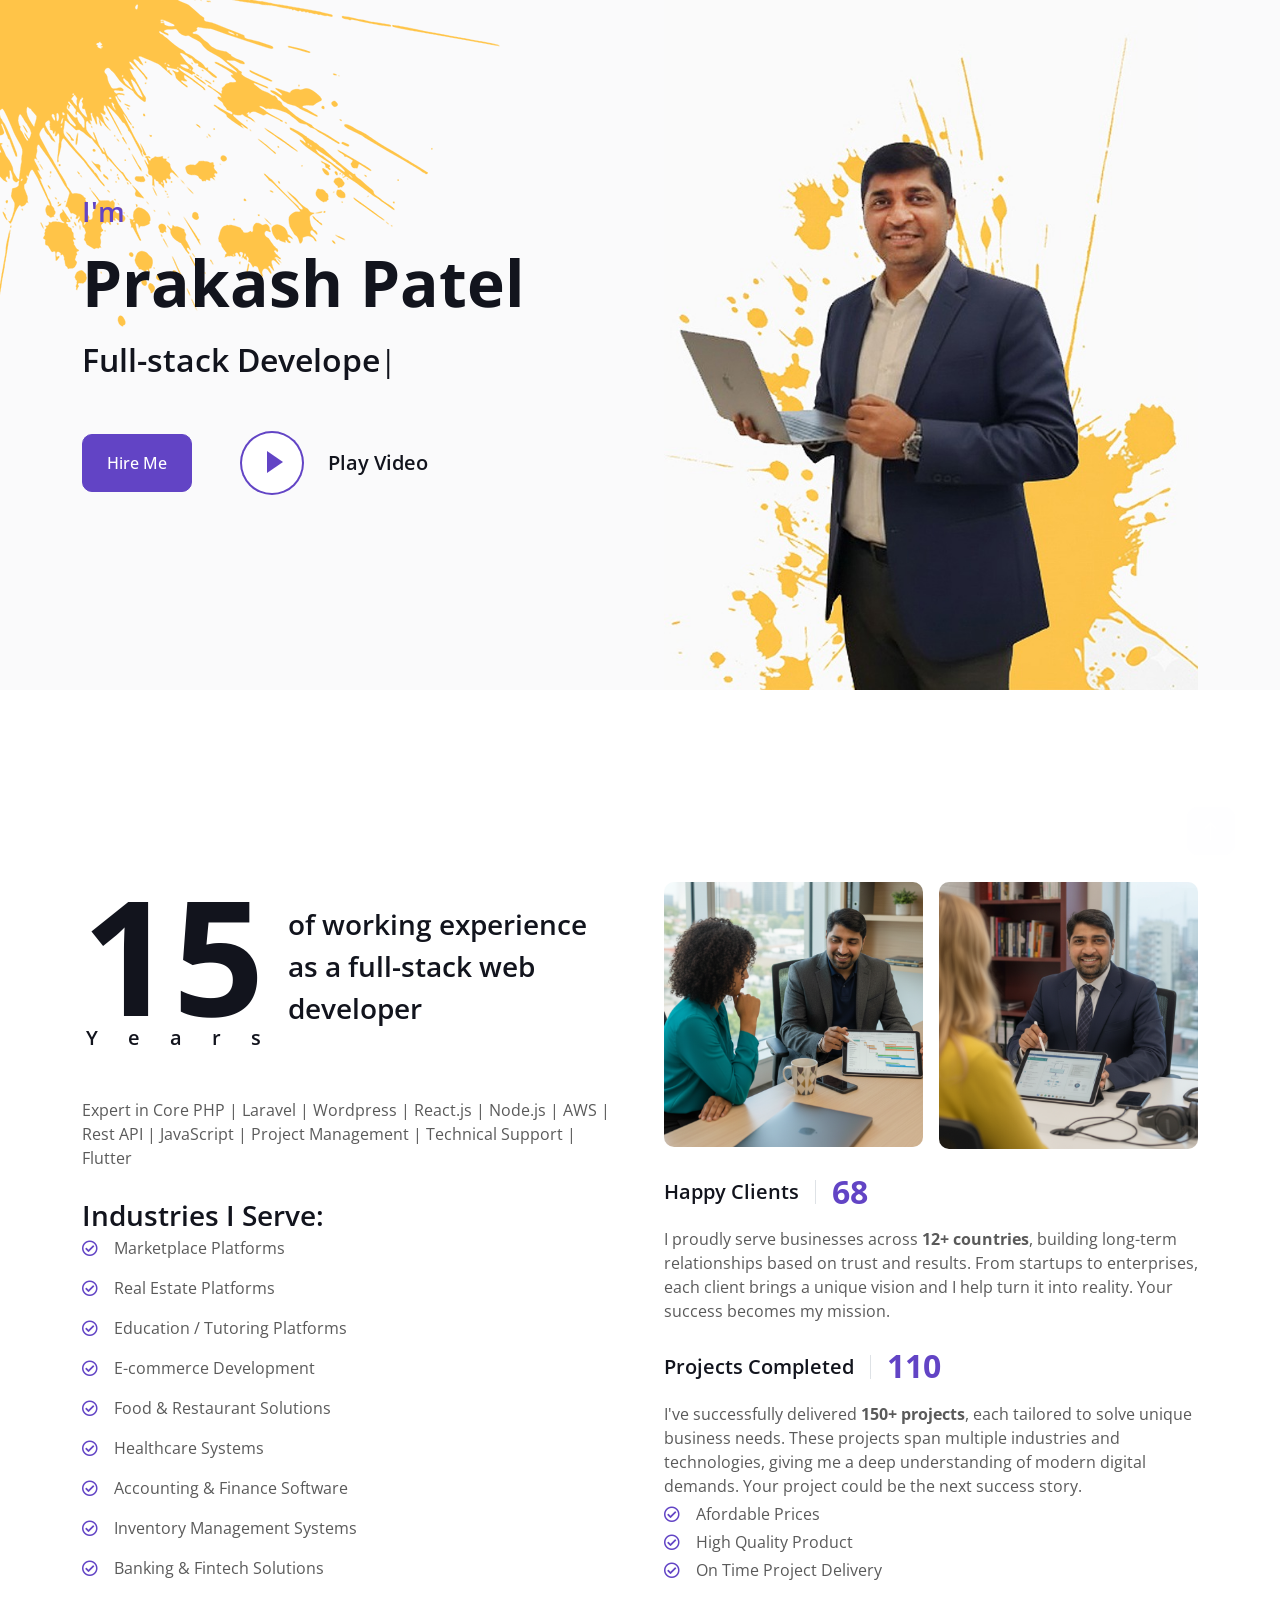
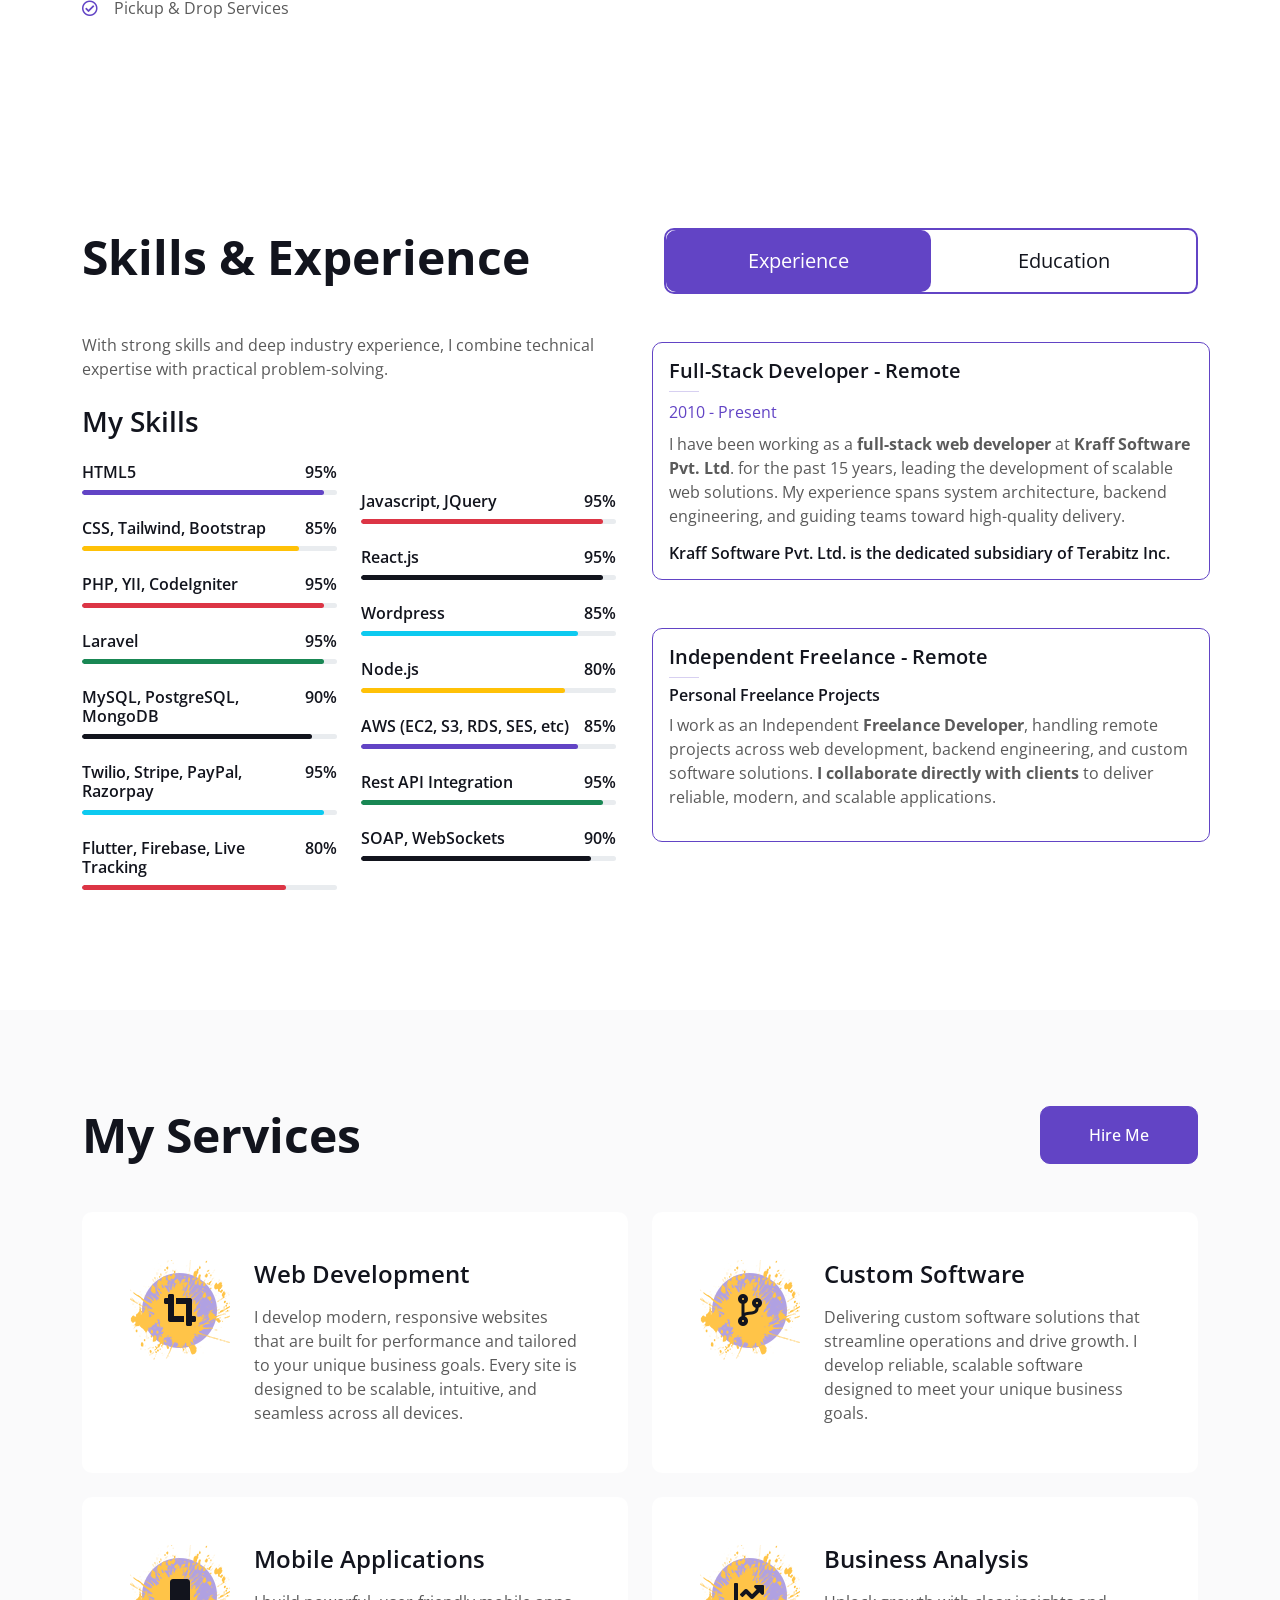
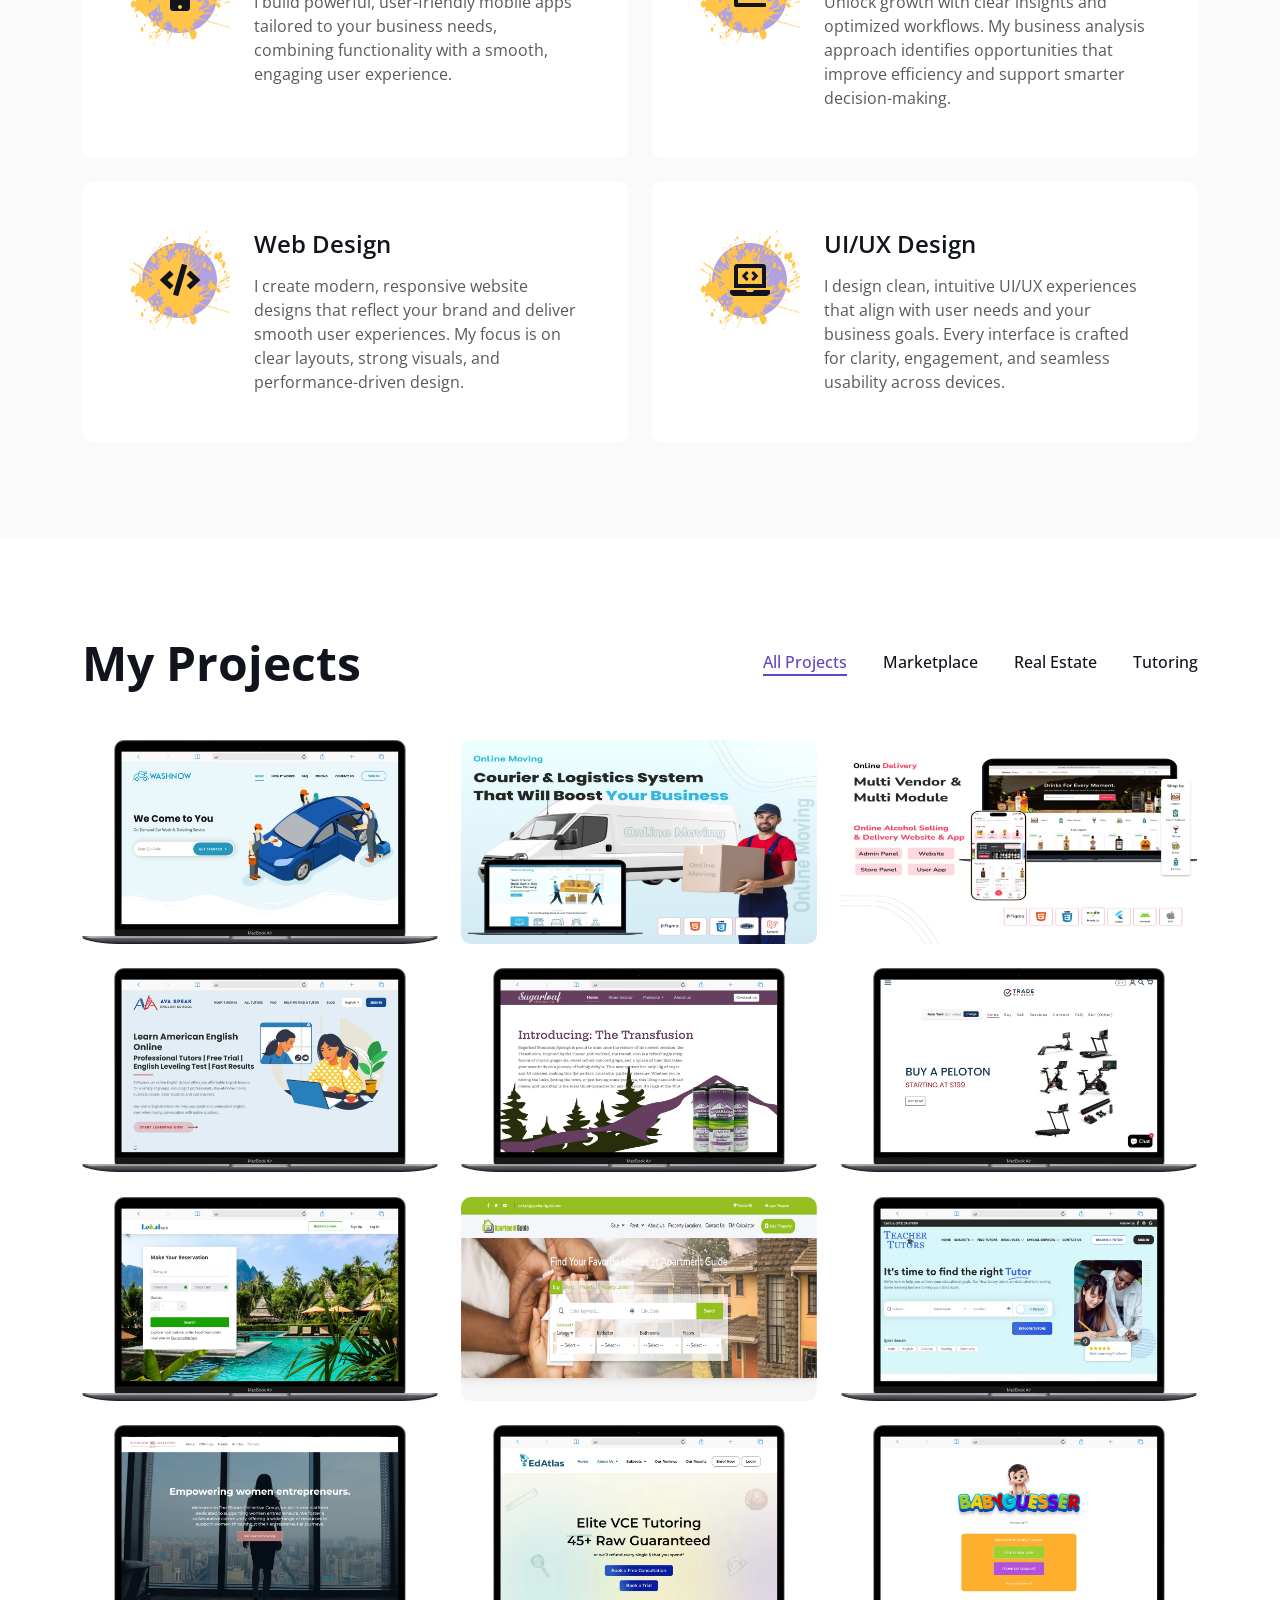
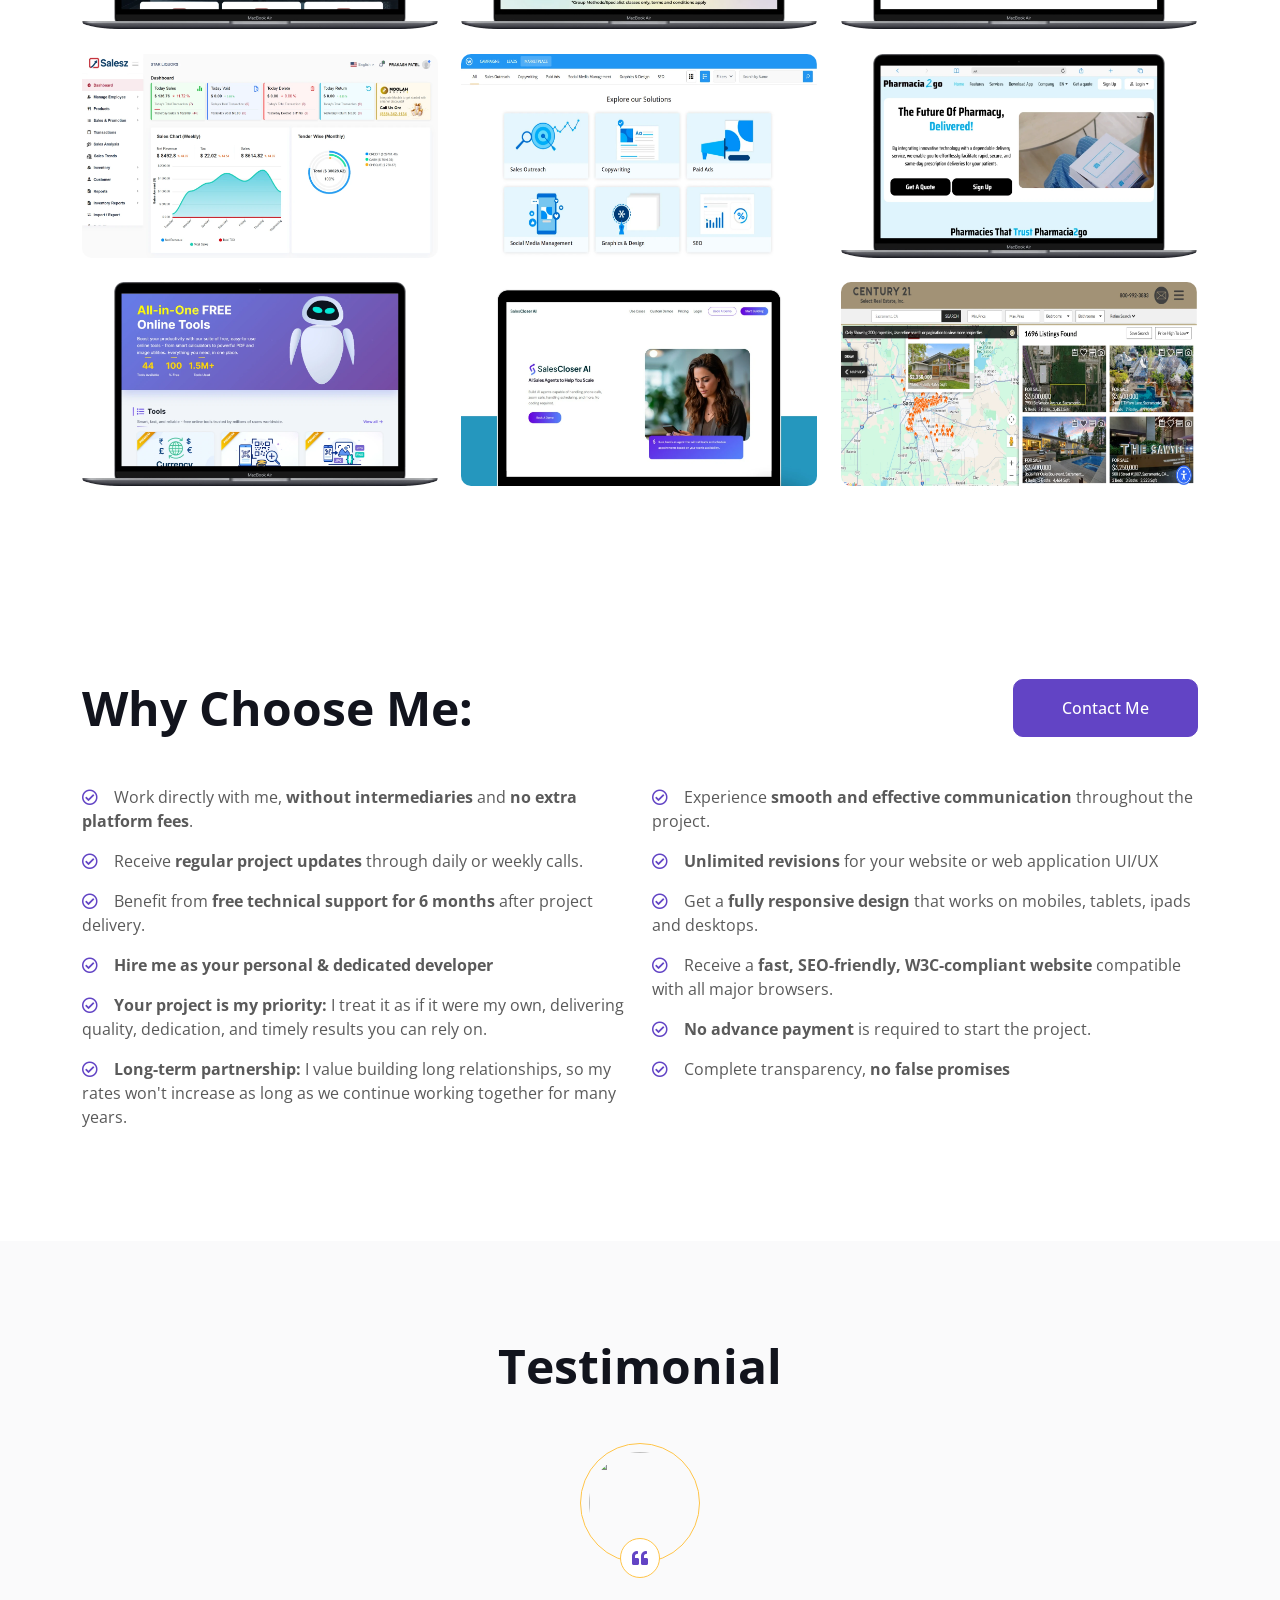
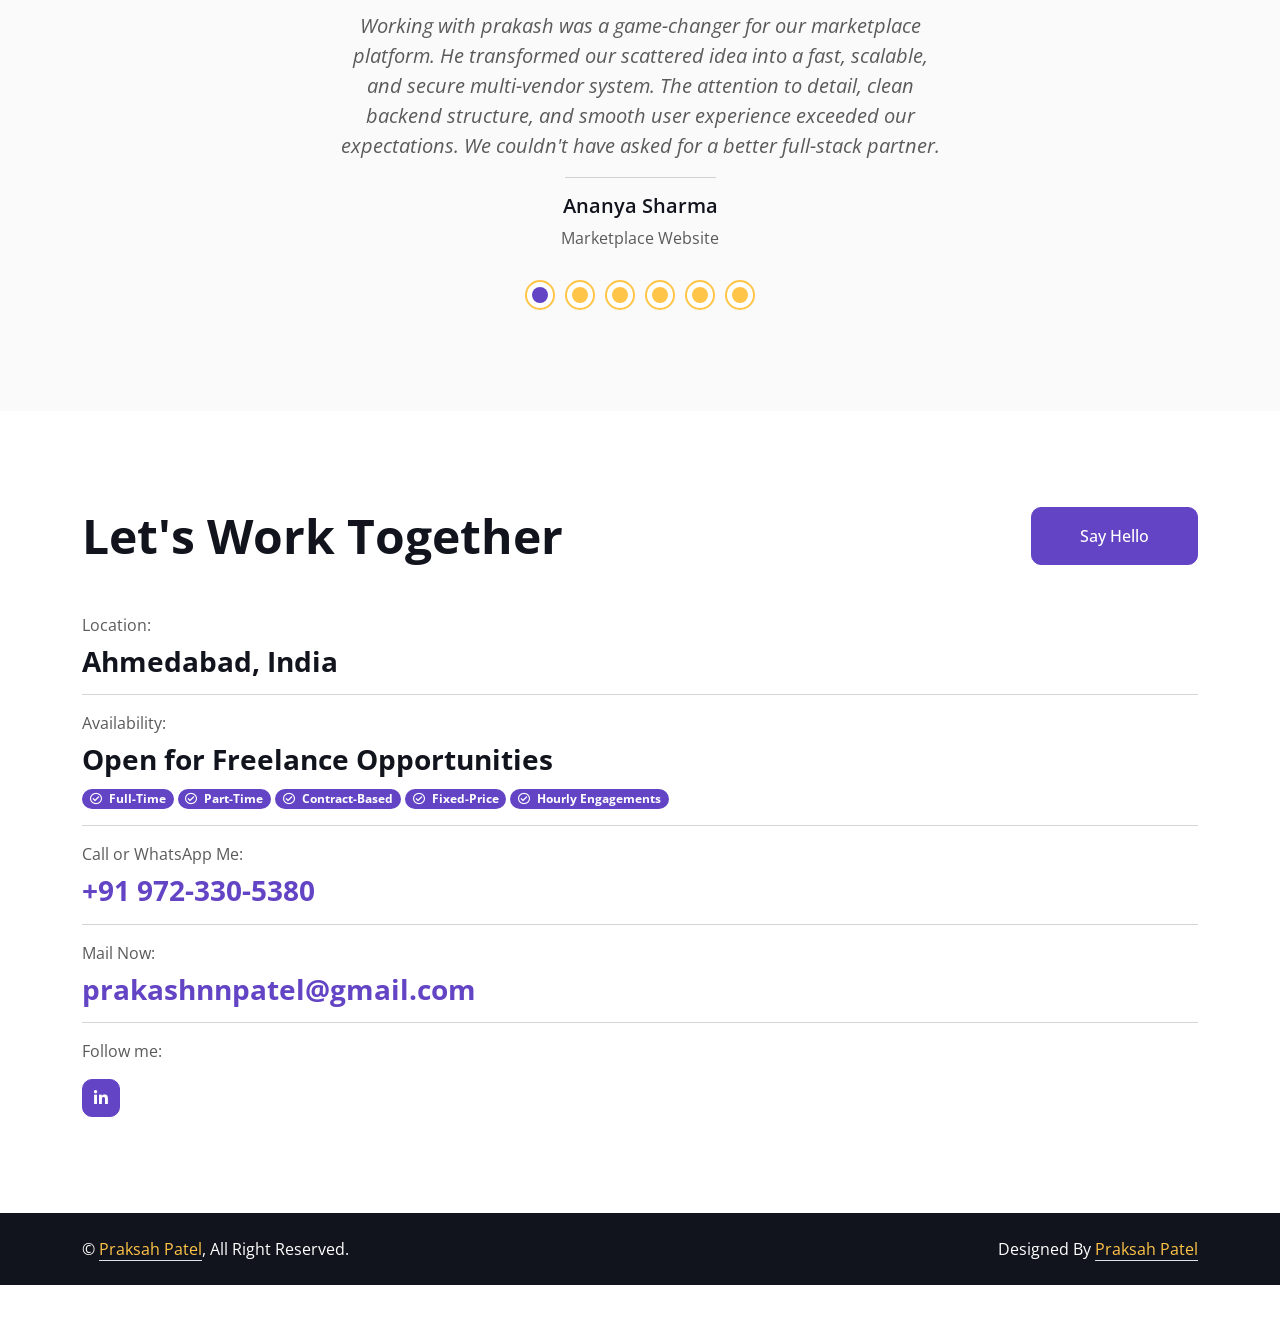
==== index.html @ 55f893eb "Portfolio upgraded" ====
<!DOCTYPE html>
<html lang="en">

<head>
    <meta charset="utf-8">
    <title>Prakash Patel - Full-stack Developer</title>
    <meta content="width=device-width, initial-scale=1.0" name="viewport">
    <meta name="keywords" content="Web Development, Web Developer, Website Developer, Laravel Developer, React Developer, Mobile App Development, Custom Software Development, NFT Marketplace Development, eCommerce Development, UI/UX Design, Dedicated Developer Hiring">
    <meta name="description" content="Professional full-stack development and digital transformation services. Specializing in web development, mobile apps, UI/UX, eCommerce, and custom software solutions to help businesses grow digitally.">
    <meta property="og:image" content="img/profile-1.png" />
    <meta name="twitter:image" content="img/profile-1.png" />

    <!-- Favicon -->
    <link href="img/favicon.png" rel="icon">

    <!-- Google Web Fonts -->
    <link rel="preconnect" href="https://fonts.googleapis.com">
    <link rel="preconnect" href="https://fonts.gstatic.com" crossorigin>
    <link href="https://fonts.googleapis.com/css2?family=Open+Sans:wght@400;500;600;700;800&display=swap" rel="stylesheet"> 

    <!-- Icon Font Stylesheet -->
    <link href="https://cdnjs.cloudflare.com/ajax/libs/font-awesome/5.10.0/css/all.min.css" rel="stylesheet">
    <link href="https://cdn.jsdelivr.net/npm/bootstrap-icons@1.4.1/font/bootstrap-icons.css" rel="stylesheet">

    <!-- Libraries Stylesheet -->
    <link href="lib/animate/animate.min.css" rel="stylesheet">
    <link href="lib/lightbox/css/lightbox.min.css" rel="stylesheet">
    <link href="lib/owlcarousel/assets/owl.carousel.min.css" rel="stylesheet">

    <!-- Customized Bootstrap Stylesheet -->
    <link href="css/bootstrap.min.css" rel="stylesheet">

    <!-- Template Stylesheet -->
    <link href="css/style.css" rel="stylesheet">
</head>

<body data-bs-spy="scroll" data-bs-target=".navbar" data-bs-offset="51">
    <!-- Spinner Start -->
    <div id="spinner" class="show bg-white position-fixed translate-middle w-100 vh-100 top-50 start-50 d-flex align-items-center justify-content-center">
        <div class="spinner-border text-primary" style="width: 3rem; height: 3rem;" role="status">
            <span class="sr-only">Loading...</span>
        </div>
    </div>
    <!-- Spinner End -->


    <!-- Navbar Start -->
    <nav class="navbar navbar-expand-lg bg-white navbar-light fixed-top shadow py-lg-0 px-4 px-lg-5 wow fadeIn" data-wow-delay="0.1s">
        <a href="index.html" class="navbar-brand d-block d-lg-none" title="Prakash Patel">
            <h1 class="text-primary fw-bold m-0">Prakash Patel</h1>
        </a>
        <button type="button" class="navbar-toggler" data-bs-toggle="collapse" data-bs-target="#navbarCollapse">
            <span class="navbar-toggler-icon"></span>
        </button>
        <div class="collapse navbar-collapse justify-content-between py-4 py-lg-0" id="navbarCollapse">
            <div class="navbar-nav ms-auto py-0">
                <a href="#home" class="nav-item nav-link active" title="Home">Home</a>
                <a href="#about" class="nav-item nav-link" title="About">About</a>
                <a href="#skill" class="nav-item nav-link" title="Skills">Skills</a>
                <a href="#service" class="nav-item nav-link" title="Services">Services</a>
            </div>
            <a href="index.html" class="navbar-brand bg-secondary py-3 px-4 mx-3 d-none d-lg-block" title="Prakash Patel">
                <h1 class="text-primary fw-bold m-0">Prakash Patel</h1>
            </a>
            <div class="navbar-nav me-auto py-0">
                <a href="#project" class="nav-item nav-link" title="Projects">Projects</a>
                <a href="#testimonial" class="nav-item nav-link" title="Testimonial">Testimonial</a>
                <a href="#contact" class="nav-item nav-link" title="Contact">Contact</a>
            </div>
        </div>
    </nav>
    <!-- Navbar End -->


    <!-- Header Start -->
    <div class="container-fluid bg-light my-6 mt-0" id="home">
        <div class="container">
            <div class="row g-5 align-items-center">
                <div class="col-lg-6 py-6 pb-0 pt-lg-0">
                    <h3 class="text-primary mb-3">I'm</h3>
                    <h1 class="display-3 mb-3">Prakash Patel</h1>
                    <h2 class="typed-text-output d-inline"></h2>
                    <div class="typed-text d-none">Full-stack Developer, Web Developer, Laravel Developer, React Developer, Custom Software Developer, eCommerce Developer, UI/UX Designer, API Developer</div>

                    <div class="d-flex align-items-center pt-5">
                        <a href="mailto:prakashnnpatel@gmail.com?subject=Hire%20Me%20-%20Project%20Inquiry&body=Hi%20Prakash,%0A%0AI%20am%20interested%20in%20working%20with%20you.%20Please%20get%20back%20to%20me.%0A%0AThanks!" class="btn btn-primary py-3 px-4 me-5" title="Hire Me Now">
                            Hire Me
                        </a>
                        <button type="button" class="btn-play" data-bs-toggle="modal"
                            data-src="https://www.youtube.com/embed/fqxCSDAdp9M" data-bs-target="#videoModal">
                            <span></span>
                        </button>
                        <h5 class="ms-4 mb-0 d-none d-sm-block">Play Video</h5>
                    </div>
                </div>
                <div class="col-lg-6">
                    <img class="img-fluid" src="img/profile.jpeg" alt="Praksah Patel">
                </div>
            </div>
        </div>
    </div>
    <!-- Header End -->


    <!-- Video Modal Start -->
    <div class="modal modal-video fade" id="videoModal" tabindex="-1" aria-labelledby="exampleModalLabel" aria-hidden="true">
        <div class="modal-dialog">
            <div class="modal-content rounded-0">
                <div class="modal-header">
                    <h3 class="modal-title" id="exampleModalLabel">Youtube Video</h3>
                    <button type="button" class="btn-close" data-bs-dismiss="modal" aria-label="Close"></button>
                </div>
                <div class="modal-body">
                    <!-- 16:9 aspect ratio -->
                    <div class="ratio ratio-16x9">
                        <iframe class="embed-responsive-item" src="" id="video" allowfullscreen allowscriptaccess="always"
                            allow="autoplay"></iframe>
                    </div>
                </div>
            </div>
        </div>
    </div>
    <!-- Video Modal End -->


    <!-- About Start -->
    <div class="container-xxl py-6" id="about">
        <div class="container">
            <div class="row g-5">
                <div class="col-lg-6 wow fadeInUp" data-wow-delay="0.1s">
                    <div class="d-flex align-items-center mb-5">
                        <div class="years flex-shrink-0 text-center me-4">
                            <h1 class="display-1 mb-0">15</h1>
                            <h5 class="mb-0">Years</h5>
                        </div>
                        <h3 class="lh-base mb-0">of working experience as a full-stack web developer</h3>
                    </div>
                    <p class="mb-4">Expert in Core PHP | Laravel | Wordpress | React.js | Node.js | AWS | Rest API | JavaScript | Project Management | Technical Support | Flutter</p>                    
                    <!--<a class="btn btn-primary py-3 px-5 mt-3" href="">Read More</a>-->
                    <h3 class="lh-base mb-0">Industries I Serve:</h3>
                    <p class="mb-3"><i class="far fa-check-circle text-primary me-3"></i>Marketplace Platforms</p>
                    <p class="mb-3"><i class="far fa-check-circle text-primary me-3"></i>Real Estate Platforms</p>
                    <p class="mb-3"><i class="far fa-check-circle text-primary me-3"></i>Education / Tutoring Platforms</p>
                    <p class="mb-3"><i class="far fa-check-circle text-primary me-3"></i>E-commerce Development</p>
                    <p class="mb-3"><i class="far fa-check-circle text-primary me-3"></i>Food & Restaurant Solutions</p>
                    <p class="mb-3"><i class="far fa-check-circle text-primary me-3"></i>Healthcare Systems</p>
                    <p class="mb-3"><i class="far fa-check-circle text-primary me-3"></i>Accounting & Finance Software</p>
                    <p class="mb-3"><i class="far fa-check-circle text-primary me-3"></i>Inventory Management Systems</p>
                    <p class="mb-3"><i class="far fa-check-circle text-primary me-3"></i>Banking & Fintech Solutions</p>
                    <p class="mb-3"><i class="far fa-check-circle text-primary me-3"></i>Pickup & Drop Services</p>
                </div>
                <div class="col-lg-6 wow fadeInUp" data-wow-delay="0.5s">
                    <div class="row g-3 mb-4">
                        <div class="col-sm-6">
                            <img class="img-fluid rounded" src="img/about-2.png" alt="">
                        </div>
                        <div class="col-sm-6">
                            <img class="img-fluid rounded" src="img/about-1.png" alt="">
                        </div>
                    </div>
                    <div class="d-flex align-items-center mb-3">
                        <h5 class="border-end pe-3 me-3 mb-0">Happy Clients</h5>
                        <h2 class="text-primary fw-bold mb-0" data-toggle="counter-up">103</h2>
                    </div>
                    <p class="mb-4">I proudly serve businesses across <b>12+ countries</b>, building long-term relationships based on trust and results. From startups to enterprises, each client brings a unique vision and I help turn it into reality. Your success becomes my mission.</p>
                    <div class="d-flex align-items-center mb-3">
                        <h5 class="border-end pe-3 me-3 mb-0">Projects Completed</h5>
                        <h2 class="text-primary fw-bold mb-0" data-toggle="counter-up">165</h2>
                    </div>
                    <p class="mb-1">I've successfully delivered <b>150+ projects</b>, each tailored to solve unique business needs. These projects span multiple industries and technologies, giving me a deep understanding of modern digital demands. Your project could be the next success story.</p>
                    <p class="mb-1"><i class="far fa-check-circle text-primary me-3"></i>Afordable Prices</p>
                    <p class="mb-1"><i class="far fa-check-circle text-primary me-3"></i>High Quality Product</p>
                    <p><i class="far fa-check-circle text-primary me-3"></i>On Time Project Delivery</p>                    
                </div>
            </div>
        </div>
    </div>
    <!-- About End -->


    <!-- Expertise Start -->
    <div class="container-xxl py-6 pb-5" id="skill">
        <div class="container">
            <div class="row g-5">
                <div class="col-lg-6 wow fadeInUp" data-wow-delay="0.1s">
                    <h1 class="display-5 mb-5">Skills & Experience</h1>
                    <p class="mb-4">With strong skills and deep industry experience, I combine technical expertise with practical problem-solving.</p>
                    <h3 class="mb-4">My Skills</h3>
                    <div class="row align-items-center">
                        <div class="col-md-6">
                            <div class="skill mb-4">
                                <div class="d-flex justify-content-between">
                                    <h6 class="font-weight-bold">HTML5</h6>
                                    <h6 class="font-weight-bold">95%</h6>
                                </div>
                                <div class="progress">
                                    <div class="progress-bar bg-primary" role="progressbar" aria-valuenow="95" aria-valuemin="0" aria-valuemax="100"></div>
                                </div>
                            </div>
                            <div class="skill mb-4">
                                <div class="d-flex justify-content-between">
                                    <h6 class="font-weight-bold">CSS, Tailwind, Bootstrap</h6>
                                    <h6 class="font-weight-bold">85%</h6>
                                </div>
                                <div class="progress">
                                    <div class="progress-bar bg-warning" role="progressbar" aria-valuenow="85" aria-valuemin="0" aria-valuemax="100"></div>
                                </div>
                            </div>
                            <div class="skill mb-4">
                                <div class="d-flex justify-content-between">
                                    <h6 class="font-weight-bold">PHP, YII, CodeIgniter</h6>
                                    <h6 class="font-weight-bold">95%</h6>
                                </div>
                                <div class="progress">
                                    <div class="progress-bar bg-danger" role="progressbar" aria-valuenow="95" aria-valuemin="0" aria-valuemax="100"></div>
                                </div>
                            </div>
                            <div class="skill mb-4">
                                <div class="d-flex justify-content-between">
                                    <h6 class="font-weight-bold">Laravel</h6>
                                    <h6 class="font-weight-bold">95%</h6>
                                </div>
                                <div class="progress">
                                    <div class="progress-bar bg-success" role="progressbar" aria-valuenow="95" aria-valuemin="0" aria-valuemax="100"></div>
                                </div>
                            </div>
                            <div class="skill mb-4">
                                <div class="d-flex justify-content-between">
                                    <h6 class="font-weight-bold">MySQL, PostgreSQL, MongoDB</h6>
                                    <h6 class="font-weight-bold">90%</h6>
                                </div>
                                <div class="progress">
                                    <div class="progress-bar bg-dark" role="progressbar" aria-valuenow="90" aria-valuemin="0" aria-valuemax="100"></div>
                                </div>
                            </div>
                            <div class="skill mb-4">
                                <div class="d-flex justify-content-between">
                                    <h6 class="font-weight-bold">Twilio, Stripe, PayPal, Razorpay</h6>
                                    <h6 class="font-weight-bold">95%</h6>
                                </div>
                                <div class="progress">
                                    <div class="progress-bar bg-info" role="progressbar" aria-valuenow="95" aria-valuemin="0" aria-valuemax="100"></div>
                                </div>
                            </div>
                            <div class="skill mb-4">
                                <div class="d-flex justify-content-between">
                                    <h6 class="font-weight-bold">Flutter, Firebase, Live Tracking</h6>
                                    <h6 class="font-weight-bold">80%</h6>
                                </div>
                                <div class="progress">
                                    <div class="progress-bar bg-danger" role="progressbar" aria-valuenow="80" aria-valuemin="0" aria-valuemax="100"></div>
                                </div>
                            </div>
                        </div>
                        <div class="col-md-6">
                            <div class="skill mb-4">
                                <div class="d-flex justify-content-between">
                                    <h6 class="font-weight-bold">Javascript, JQuery</h6>
                                    <h6 class="font-weight-bold">95%</h6>
                                </div>
                                <div class="progress">
                                    <div class="progress-bar bg-danger" role="progressbar" aria-valuenow="95" aria-valuemin="0" aria-valuemax="100"></div>
                                </div>
                            </div>
                            <div class="skill mb-4">
                                <div class="d-flex justify-content-between">
                                    <h6 class="font-weight-bold">React.js</h6>
                                    <h6 class="font-weight-bold">95%</h6>
                                </div>
                                <div class="progress">
                                    <div class="progress-bar bg-dark" role="progressbar" aria-valuenow="95" aria-valuemin="0" aria-valuemax="100"></div>
                                </div>
                            </div>
                            <div class="skill mb-4">
                                <div class="d-flex justify-content-between">
                                    <h6 class="font-weight-bold">Wordpress</h6>
                                    <h6 class="font-weight-bold">85%</h6>
                                </div>
                                <div class="progress">
                                    <div class="progress-bar bg-info" role="progressbar" aria-valuenow="85" aria-valuemin="0" aria-valuemax="100"></div>
                                </div>
                            </div>
                            <div class="skill mb-4">
                                <div class="d-flex justify-content-between">
                                    <h6 class="font-weight-bold">Node.js</h6>
                                    <h6 class="font-weight-bold">80%</h6>
                                </div>
                                <div class="progress">
                                    <div class="progress-bar bg-warning" role="progressbar" aria-valuenow="80" aria-valuemin="0" aria-valuemax="100"></div>
                                </div>
                            </div>
                            <div class="skill mb-4">
                                <div class="d-flex justify-content-between">
                                    <h6 class="font-weight-bold">AWS (EC2, S3, RDS, SES, etc)</h6>
                                    <h6 class="font-weight-bold">85%</h6>
                                </div>
                                <div class="progress">
                                    <div class="progress-bar bg-primary" role="progressbar" aria-valuenow="85" aria-valuemin="0" aria-valuemax="100"></div>
                                </div>
                            </div>
                            <div class="skill mb-4">
                                <div class="d-flex justify-content-between">
                                    <h6 class="font-weight-bold">Rest API Integration</h6>
                                    <h6 class="font-weight-bold">95%</h6>
                                </div>
                                <div class="progress">
                                    <div class="progress-bar bg-success" role="progressbar" aria-valuenow="95" aria-valuemin="0" aria-valuemax="100"></div>
                                </div>
                            </div>
                            <div class="skill mb-4">
                                <div class="d-flex justify-content-between">
                                    <h6 class="font-weight-bold">SOAP, WebSockets</h6>
                                    <h6 class="font-weight-bold">90%</h6>
                                </div>
                                <div class="progress">
                                    <div class="progress-bar bg-dark" role="progressbar" aria-valuenow="90" aria-valuemin="0" aria-valuemax="100"></div>
                                </div>
                            </div>
                        </div>
                    </div>
                </div>
                <div class="col-lg-6 wow fadeInUp" data-wow-delay="0.5s">
                    <ul class="nav nav-pills rounded border border-2 border-primary mb-5">
                        <li class="nav-item w-50">
                            <button class="nav-link w-100 py-3 fs-5 active" data-bs-toggle="pill" href="#tab-1">Experience</button>
                        </li>
                        <li class="nav-item w-50">
                            <button class="nav-link w-100 py-3 fs-5" data-bs-toggle="pill" href="#tab-2">Education</button>
                        </li>
                    </ul>
                    <div class="tab-content">
                        <div id="tab-1" class="tab-pane fade show p-0 active">
                            <div class="row gy-5 gx-4">
                                <div class="col-sm-12 border border-primary rounded-3 p-3">
                                    <h5>Full-Stack Developer - Remote</h5>
                                    <hr class="text-primary my-2">
                                    <p class="text-primary mb-1">2010 - Present</p>                                    
                                    <p class="mt-2">I have been working as a <b>full-stack web developer</b> at <b>Kraff Software Pvt. Ltd</b>. for the past 15 years, leading the development of scalable web solutions. My experience spans system architecture, backend engineering, and guiding teams toward high-quality delivery.</p>
                                    <h6 class="mb-0">Kraff Software Pvt. Ltd. is the dedicated subsidiary of Terabitz Inc.</h6>
                                </div>
                                <!--
                                <div class="col-sm-12 border border-primary rounded-3 p-3">
                                    <h5>Freelance Lead Developer - Remote</h5>
                                    <hr class="text-primary my-2">
                                    <p class="text-primary mb-1">2020 - Present</p>
                                    <h6 class="mb-0">Fab AF</h6>
                                </div>
                                <div class="col-sm-12 border border-primary rounded-3 p-3">
                                    <h5>Freelance Lead Developer - Remote</h5>
                                    <hr class="text-primary my-2">
                                    <p class="text-primary mb-1">2024 - Present</p>
                                    <h6 class="mb-0">Pramukh Tech</h6>
                                </div>
                                -->
                                <div class="col-sm-12 border border-primary rounded-3 p-3">
                                    <h5>Independent Freelance - Remote</h5>
                                    <hr class="text-primary my-2">
                                    <h6 class="mb-0">Personal Freelance Projects</h6>
                                    <p class="mt-2">I work as an Independent <b>Freelance Developer</b>, handling remote projects across web development, backend engineering, and custom software solutions. <b>I collaborate directly with clients</b> to deliver reliable, modern, and scalable applications.</p>
                                </div>
                            </div>
                        </div>
                        <div id="tab-2" class="tab-pane fade show p-0">
                            <div class="row gy-5 gx-4">
                                <div class="col-sm-12 border border-primary rounded-3 p-3">
                                    <h5>Master of Computer Applications (MCA)</h5>
                                    <hr class="text-primary my-2">
                                    <p class="text-primary mb-1">2010</p>
                                    <h6 class="mb-0">Gujarat University</h6>
                                </div>
                                <div class="col-sm-12 border border-primary rounded-3 p-3">
                                    <h5>Graduate</h5>
                                    <hr class="text-primary my-2">
                                    <p class="text-primary mb-1">2007</p>
                                    <h6 class="mb-0">Hemchandracharya North Gujarat University</h6>
                                </div>                                
                            </div>
                        </div>
                    </div>
                </div>
            </div>
        </div>
    </div>
    <!-- Expertise End -->


    <!-- Service Start -->
    <div class="container-fluid bg-light my-5 py-6" id="service">
        <div class="container">
            <div class="row g-5 mb-5 wow fadeInUp" data-wow-delay="0.1s">
                <div class="col-lg-6">
                    <h1 class="display-5 mb-0">My Services</h1>
                </div>
                <div class="col-lg-6 text-lg-end">
                    <a href="mailto:prakashnnpatel@gmail.com?subject=Hire%20Me%20-%20Project%20Inquiry&body=Hi%20Prakash,%0A%0AI%20am%20interested%20in%20working%20with%20you.%20Please%20get%20back%20to%20me.%0A%0AThanks!" class="btn btn-primary py-3 px-5" title="Hire Me Now"> Hire Me</a>
                </div>
            </div>
            <div class="row g-4">
                <div class="col-lg-6 wow fadeInUp" data-wow-delay="0.1s">
                    <div class="service-item d-flex flex-column flex-sm-row bg-white rounded h-100 p-4 p-lg-5">
                        <div class="bg-icon flex-shrink-0 mb-3">
                            <i class="fa fa-crop-alt fa-2x text-dark"></i>
                        </div>
                        <div class="ms-sm-4">
                            <h4 class="mb-3">Web Development</h4>                            
                            <span>I develop modern, responsive websites that are built for performance and tailored to your unique business goals. Every site is designed to be scalable, intuitive, and seamless across all devices.</span>
                        </div>
                    </div>
                </div>
                <div class="col-lg-6 wow fadeInUp" data-wow-delay="0.3s">
                    <div class="service-item d-flex flex-column flex-sm-row bg-white rounded h-100 p-4 p-lg-5">
                        <div class="bg-icon flex-shrink-0 mb-3">
                            <i class="fa fa-code-branch fa-2x text-dark"></i>
                        </div>
                        <div class="ms-sm-4">
                            <h4 class="mb-3">Custom Software</h4>                            
                            <span>Delivering custom software solutions that streamline operations and drive growth. I develop reliable, scalable software designed to meet your unique business goals.</span>
                        </div>
                    </div>
                </div>
                <div class="col-lg-6 wow fadeInUp" data-wow-delay="0.3s">
                    <div class="service-item d-flex flex-column flex-sm-row bg-white rounded h-100 p-4 p-lg-5">
                        <div class="bg-icon flex-shrink-0 mb-3">
                            <i class="fa fa-mobile fa-2x text-dark"></i>
                        </div>
                        <div class="ms-sm-4">
                            <h4 class="mb-3">Mobile Applications</h4>                            
                            <span>I build powerful, user-friendly mobile apps tailored to your business needs, combining functionality with a smooth, engaging user experience.</span>
                        </div>
                    </div>
                </div>
                <div class="col-lg-6 wow fadeInUp" data-wow-delay="0.3s">
                    <div class="service-item d-flex flex-column flex-sm-row bg-white rounded h-100 p-4 p-lg-5">
                        <div class="bg-icon flex-shrink-0 mb-3">
                            <i class="fas fa-chart-line fa-2x text-dark"></i>
                        </div>
                        <div class="ms-sm-4">
                            <h4 class="mb-3">Business Analysis</h4>                            
                            <span>Unlock growth with clear insights and optimized workflows. My business analysis approach identifies opportunities that improve efficiency and support smarter decision-making.</span>
                        </div>
                    </div>
                </div>
                <div class="col-lg-6 wow fadeInUp" data-wow-delay="0.1s">
                    <div class="service-item d-flex flex-column flex-sm-row bg-white rounded h-100 p-4 p-lg-5">
                        <div class="bg-icon flex-shrink-0 mb-3">
                            <i class="fa fa-code fa-2x text-dark"></i>
                        </div>
                        <div class="ms-sm-4">
                            <h4 class="mb-3">Web Design</h4>                            
                            <span>I create modern, responsive website designs that reflect your brand and deliver smooth user experiences. My focus is on clear layouts, strong visuals, and performance-driven design.</span>
                        </div>
                    </div>
                </div>
                <div class="col-lg-6 wow fadeInUp" data-wow-delay="0.3s">
                    <div class="service-item d-flex flex-column flex-sm-row bg-white rounded h-100 p-4 p-lg-5">
                        <div class="bg-icon flex-shrink-0 mb-3">
                            <i class="fa fa-laptop-code fa-2x text-dark"></i>
                        </div>
                        <div class="ms-sm-4">
                            <h4 class="mb-3">UI/UX Design</h4>                            
                            <span>I design clean, intuitive UI/UX experiences that align with user needs and your business goals. Every interface is crafted for clarity, engagement, and seamless usability across devices.</span>
                        </div>
                    </div>
                </div>
            </div>
        </div>
    </div>
    <!-- Service End -->


    <!-- Projects Start -->
    <div class="container-xxl py-6 pt-5" id="project">
        <div class="container">
            <div class="row g-5 mb-5 align-items-center wow fadeInUp" data-wow-delay="0.1s">
                <div class="col-lg-6">
                    <h1 class="display-5 mb-0">My Projects</h1>
                </div>
                <div class="col-lg-6 text-lg-end">
                    <ul class="list-inline mx-n3 mb-0" id="portfolio-flters">
                        <li class="mx-3 active" data-filter="*">All Projects</li>
                        <li class="mx-3" data-filter=".marketplace">Marketplace</li>
                        <li class="mx-3" data-filter=".realestate">Real Estate</li>
                        <li class="mx-3" data-filter=".tutoring">Tutoring</li>
                    </ul>
                </div>
            </div>
            <div class="row g-4 portfolio-container wow fadeInUp" data-wow-delay="0.1s">
                <div class="col-lg-4 col-md-6 portfolio-item marketplace">
                    <div class="portfolio-img rounded overflow-hidden">
                        <img class="img-fluid" src="img/projects/washnow.webp" alt="Car Washnow">
                        <div class="portfolio-btn">
                            <div>
                                <h5 class="hover-title">Washnow</h5>
                                <p class="hover-text">On Demand Car Wash & Detailing Service</p>
                            </div>
                            <div class="portfolio-links">
                                <a class="btn btn-lg-square btn-outline-secondary border-2 mx-1" href="img/projects/washnow.webp" data-lightbox="portfolio" title="View Large"><i class="fa fa-eye"></i></a>
                                <a class="btn btn-lg-square btn-outline-secondary border-2 mx-1" href="portfolio/washnow/" title="More Details"><i class="fa fa-link"></i></a>
                            </div>
                            <!-- Additional hidden images for slider -->
                            <!--<a href="img/screen-1.png" data-lightbox="project1" class="d-none"></a>
                            <a href="img/screen-1.png" data-lightbox="project1" class="d-none"></a>-->
                        </div>
                    </div>
                </div>
                <div class="col-lg-4 col-md-6 portfolio-item marketplace">
                    <div class="portfolio-img rounded overflow-hidden">
                        <img class="img-fluid" src="img/projects/online-moving.webp" alt="Online Moving">
                        <div class="portfolio-btn">
                            <div>
                                <h5 class="hover-title">Online Moving</h5>
                                <p class="hover-text">Fast, reliable, and competitive same-day pickup and delivery services</p>
                            </div>
                            <div class="portfolio-links">
                                <a class="btn btn-lg-square btn-outline-secondary border-2 mx-1" href="img/projects/online-moving.webp" data-lightbox="portfolio" title="View Large"><i class="fa fa-eye"></i></a>
                                <a class="btn btn-lg-square btn-outline-secondary border-2 mx-1" href="portfolio/Online-Moving.pdf" target="_blank" title="More Details"><i class="fa fa-link"></i></a>
                            </div>
                        </div>
                    </div>
                </div>
                <div class="col-lg-4 col-md-6 portfolio-item marketplace">
                    <div class="portfolio-img rounded overflow-hidden">
                        <img class="img-fluid" src="img/projects/online-delivery.webp" alt="Online Delivery">
                        <div class="portfolio-btn">
                            <div>
                                <h5 class="hover-title">Online Delivery</h5>
                                <p class="hover-text">Spirits Marketplace, Premium Online Liquor Delivery</p>
                            </div>
                            <div class="portfolio-links">
                                <a class="btn btn-lg-square btn-outline-secondary border-2 mx-1" href="img/projects/online-delivery.webp" data-lightbox="portfolio" title="View Large"><i class="fa fa-eye"></i></a>
                                <a class="btn btn-lg-square btn-outline-secondary border-2 mx-1" href="portfolio/Drinkun-Marketplace.pdf" target="_blank" title="More Details"><i class="fa fa-link"></i></a>
                            </div>
                        </div>
                    </div>
                </div>
                <div class="col-lg-4 col-md-6 portfolio-item tutoring">
                    <div class="portfolio-img rounded overflow-hidden">
                        <img class="img-fluid" src="img/projects/ava-speak.webp" alt="AVA Speak">
                        <div class="portfolio-btn">
                            <div>
                                <h5 class="hover-title">AVA Speak</h5>
                                <p class="hover-text">Learn American English Online, Professional Tutoring</p>
                            </div>
                            <div class="portfolio-links">
                                <a class="btn btn-lg-square btn-outline-secondary border-2 mx-1" href="img/projects/ava-speak.webp" data-lightbox="portfolio" title="View Large"><i class="fa fa-eye"></i></a>
                                <a class="btn btn-lg-square btn-outline-secondary border-2 mx-1" href="portfolio/AVA-Speak-Tutoring.pdf" target="_blank" title="More Details"><i class="fa fa-link"></i></a>
                            </div>
                        </div>
                    </div>
                </div>
                <div class="col-lg-4 col-md-6 portfolio-item marketplace">
                    <div class="portfolio-img rounded overflow-hidden">
                        <img class="img-fluid" src="img/projects/sugar-loaf-springs.webp" alt="Sugar Loaf Springs">
                        <div class="portfolio-btn">
                            <div>
                                <h5 class="hover-title">Sugarloaf Springs</h5>
                                <p class="hover-text">Sugarloaf Springs Cannabis Edibles Website</p>
                            </div>
                            <div class="portfolio-links">
                                <a class="btn btn-lg-square btn-outline-secondary border-2 mx-1" href="img/projects/sugar-loaf-springs.webp" data-lightbox="portfolio" title="View Large"><i class="fa fa-eye"></i></a>
                                <a class="btn btn-lg-square btn-outline-secondary border-2 mx-1" href="portfolio/Sugar-Loaf-Springs-Marketplace.pdf" target="_blank" title="More Details"><i class="fa fa-link"></i></a>
                            </div>
                        </div>
                    </div>
                </div>
                <div class="col-lg-4 col-md-6 portfolio-item marketplace">
                    <div class="portfolio-img rounded overflow-hidden">
                        <img class="img-fluid" src="img/projects/trade-my-stuff.webp" alt="Trade My Stuff">
                        <div class="portfolio-btn">
                            <div>
                                <h5 class="hover-title">Trade My Stuff</h5>
                                <p class="hover-text">B2B and auction marketplace, Buy, Sell or Trade Peloton Bikes</p>
                            </div>
                            <div class="portfolio-links">
                                <a class="btn btn-lg-square btn-outline-secondary border-2 mx-1" href="img/projects/trade-my-stuff.webp" data-lightbox="portfolio" title="View Large"><i class="fa fa-eye"></i></a>
                                <a class="btn btn-lg-square btn-outline-secondary border-2 mx-1" href="javascript:void(0);" title="More Details"><i class="fa fa-link"></i></a>
                            </div>
                        </div>
                    </div>
                </div>
                <div class="col-lg-4 col-md-6 portfolio-item realestate">
                    <div class="portfolio-img rounded overflow-hidden">
                        <img class="img-fluid" src="img/projects/LokalBNB.webp" alt="Lokal BNB">
                        <div class="portfolio-btn">
                            <div>
                                <h5 class="hover-title">Lokal BNB</h5>
                                <p class="hover-text">Alluring home where you can stay and enjoy a comfortable life</p>
                            </div>
                            <div class="portfolio-links">
                                <a class="btn btn-lg-square btn-outline-secondary border-2 mx-1" href="img/projects/LokalBNB.webp" data-lightbox="portfolio" title="View Large"><i class="fa fa-eye"></i></a>
                                <a class="btn btn-lg-square btn-outline-secondary border-2 mx-1" href="javascript:void(0);" title="More Details"><i class="fa fa-link"></i></a>
                            </div>
                        </div>
                    </div>
                </div>
                <div class="col-lg-4 col-md-6 portfolio-item realestate">
                    <div class="portfolio-img rounded overflow-hidden">
                        <img class="img-fluid" src="img/projects/apartment-guide.webp" alt="Apartment Guide">
                        <div class="portfolio-btn">
                            <div>
                                <h5 class="hover-title">Apartment Guide</h5>
                                <p class="hover-text">Buy, sell, or rent residential and commercial properties</p>
                            </div>
                            <div class="portfolio-links">
                                <a class="btn btn-lg-square btn-outline-secondary border-2 mx-1" href="img/projects/apartment-guide.webp" data-lightbox="portfolio" title="View Large"><i class="fa fa-eye"></i></a>
                                <a class="btn btn-lg-square btn-outline-secondary border-2 mx-1" href="javascript:void(0);" title="More Details"><i class="fa fa-link"></i></a>
                            </div>
                        </div>
                    </div>
                </div>
                <div class="col-lg-4 col-md-6 portfolio-item tutoring">
                    <div class="portfolio-img rounded overflow-hidden">
                        <img class="img-fluid" src="img/projects/teacher-tutor.webp" alt="Teacher Tutor">
                        <div class="portfolio-btn">
                            <div>
                                <h5 class="hover-title">Teacher Tutor</h5>
                                <p class="hover-text">Online and in-person tutoring services</p>
                            </div>
                            <div class="portfolio-links">
                                <a class="btn btn-lg-square btn-outline-secondary border-2 mx-1" href="img/projects/teacher-tutor.webp" data-lightbox="portfolio" title="View Large"><i class="fa fa-eye"></i></a>
                                <a class="btn btn-lg-square btn-outline-secondary border-2 mx-1" href="javascript:void(0);" title="More Details"><i class="fa fa-link"></i></a>
                            </div>
                        </div>
                    </div>
                </div>
                <div class="col-lg-4 col-md-6 portfolio-item tutoring">
                    <div class="portfolio-img rounded overflow-hidden">
                        <img class="img-fluid" src="img/projects/bloom-group.webp" alt="Bloom Group">
                        <div class="portfolio-btn">
                            <div>
                                <h5 class="hover-title">The Bloom Collective Group</h5>
                                <p class="hover-text">provides a wide range of academic courses, subscription-based access, and online tutoring services.</p>
                            </div>
                            <div class="portfolio-links">
                                <a class="btn btn-lg-square btn-outline-secondary border-2 mx-1" href="img/projects/bloom-group.webp" data-lightbox="portfolio" title="View Large"><i class="fa fa-eye"></i></a>
                                <a class="btn btn-lg-square btn-outline-secondary border-2 mx-1" href="javascript:void(0);" title="More Details"><i class="fa fa-link"></i></a>
                            </div>
                        </div>
                    </div>
                </div>
                <div class="col-lg-4 col-md-6 portfolio-item tutoring">
                    <div class="portfolio-img rounded overflow-hidden">
                        <img class="img-fluid" src="img/projects/edatlas.webp" alt="EdAtlas">
                        <div class="portfolio-btn">
                            <div>
                                <h5 class="hover-title">EdAtlas</h5>
                                <p class="hover-text">Elite VCE Tutoring in Melbourne, Online & In-Person</p>
                            </div>
                            <div class="portfolio-links">
                                <a class="btn btn-lg-square btn-outline-secondary border-2 mx-1" href="img/projects/edatlas.webp" data-lightbox="portfolio" title="View Large"><i class="fa fa-eye"></i></a>
                                <a class="btn btn-lg-square btn-outline-secondary border-2 mx-1" href="javascript:void(0);" title="More Details"><i class="fa fa-link"></i></a>
                            </div>
                        </div>
                    </div>
                </div>
                <div class="col-lg-4 col-md-6 portfolio-item marketplace">
                    <div class="portfolio-img rounded overflow-hidden">
                        <img class="img-fluid" src="img/projects/baby-guesser.webp" alt="Baby Guesser">
                        <div class="portfolio-btn">
                            <div>
                                <h5 class="hover-title">Baby Guesser</h5>
                                <p class="hover-text">Invite friends and family to guess a baby's appearance based on the parents features. Users can predict traits like eye color, hair color, and other characteristics, making it a fun and engaging way to celebrate upcoming arrivals</p>
                            </div>
                            <div class="portfolio-links">
                                <a class="btn btn-lg-square btn-outline-secondary border-2 mx-1" href="img/projects/baby-guesser.webp" data-lightbox="portfolio" title="View Large"><i class="fa fa-eye"></i></a>
                                <a class="btn btn-lg-square btn-outline-secondary border-2 mx-1" href="javascript:void(0);" title="More Details"><i class="fa fa-link"></i></a>
                            </div>
                        </div>
                    </div>
                </div>
				<div class="col-lg-4 col-md-6 portfolio-item marketplace">
                    <div class="portfolio-img rounded overflow-hidden">
                        <img class="img-fluid" src="img/projects/salez-pos.webp" alt="Salez POS">
                        <div class="portfolio-btn">
                            <div>
                                <h5 class="hover-title">Salez POS</h5>
                                <p class="hover-text">Multi-Store Backend Platform for Liquor & Alcohol Retail</p>
                            </div>
                            <div class="portfolio-links">
                                <a class="btn btn-lg-square btn-outline-secondary border-2 mx-1" href="img/projects/salez-pos.webp" data-lightbox="portfolio" title="View Large"><i class="fa fa-eye"></i></a>
                                <a class="btn btn-lg-square btn-outline-secondary border-2 mx-1" href="javascript:void(0);" title="More Details"><i class="fa fa-link"></i></a>
                            </div>
                        </div>
                    </div>
                </div>
				<div class="col-lg-4 col-md-6 portfolio-item marketplace">
                    <div class="portfolio-img rounded overflow-hidden">
                        <img class="img-fluid" src="img/projects/wishpond.webp" alt="Wishpond">
                        <div class="portfolio-btn">
                            <div>
                                <h5 class="hover-title">Wishpond</h5>
                                <p class="hover-text">Custom Digital Services & Marketing Solutions</p>
                            </div>
                            <div class="portfolio-links">
                                <a class="btn btn-lg-square btn-outline-secondary border-2 mx-1" href="img/projects/wishpond.webp" data-lightbox="portfolio" title="View Large"><i class="fa fa-eye"></i></a>
                                <a class="btn btn-lg-square btn-outline-secondary border-2 mx-1" href="javascript:void(0);" title="More Details"><i class="fa fa-link"></i></a>
                            </div>
                        </div>
                    </div>
                </div>
				<div class="col-lg-4 col-md-6 portfolio-item marketplace">
                    <div class="portfolio-img rounded overflow-hidden">
                        <img class="img-fluid" src="img/projects/pharmacia2go.webp" alt="Pharmacia2Go">
                        <div class="portfolio-btn">
                            <div>
                                <h5 class="hover-title">Pharmacia2Go</h5>
                                <p class="hover-text">Healthcare Logistics & Delivery Service</p>
                            </div>
                            <div class="portfolio-links">
                                <a class="btn btn-lg-square btn-outline-secondary border-2 mx-1" href="img/projects/pharmacia2go.webp" data-lightbox="portfolio" title="View Large"><i class="fa fa-eye"></i></a>
                                <a class="btn btn-lg-square btn-outline-secondary border-2 mx-1" href="javascript:void(0);" title="More Details"><i class="fa fa-link"></i></a>
                            </div>
                        </div>
                    </div>
                </div>
				<div class="col-lg-4 col-md-6 portfolio-item marketplace">
                    <div class="portfolio-img rounded overflow-hidden">
                        <img class="img-fluid" src="img/projects/tool-hubspot.webp" alt="Tool Hubspot">
                        <div class="portfolio-btn">
                            <div>
                                <h5 class="hover-title">Tool Hubspot</h5>
                                <p class="hover-text">All-in-One Online Tools Powered by AI</p>
                            </div>
                            <div class="portfolio-links">
                                <a class="btn btn-lg-square btn-outline-secondary border-2 mx-1" href="img/projects/tool-hubspot.webp" data-lightbox="portfolio" title="View Large"><i class="fa fa-eye"></i></a>
                                <a class="btn btn-lg-square btn-outline-secondary border-2 mx-1" href="javascript:void(0);" title="More Details"><i class="fa fa-link"></i></a>
                            </div>
                        </div>
                    </div>
                </div>
				<div class="col-lg-4 col-md-6 portfolio-item marketplace">
                    <div class="portfolio-img rounded overflow-hidden">
                        <img class="img-fluid" src="img/projects/salescloser-ai.webp" alt="Salescloser AI">
                        <div class="portfolio-btn">
                            <div>
                                <h5 class="hover-title">Salescloser AI</h5>
                                <p class="hover-text">All-in-One Online Tools Powered by AI</p>
                            </div>
                            <div class="portfolio-links">
                                <a class="btn btn-lg-square btn-outline-secondary border-2 mx-1" href="img/projects/salescloser-ai.webp" data-lightbox="portfolio" title="View Large"><i class="fa fa-eye"></i></a>
                                <a class="btn btn-lg-square btn-outline-secondary border-2 mx-1" href="javascript:void(0);" title="More Details"><i class="fa fa-link"></i></a>
                            </div>
                        </div>
                    </div>
                </div>
				<div class="col-lg-4 col-md-6 portfolio-item realestate">
                    <div class="portfolio-img rounded overflow-hidden">
                        <img class="img-fluid" src="img/projects/c21select-search.webp" alt="Real Estate">
                        <div class="portfolio-btn">
                            <div>
                                <h5 class="hover-title">Real Estate</h5>
                                <p class="hover-text">Real Estate Listings for Sale & Rent - IDX Integration Platform</p>
                            </div>
                            <div class="portfolio-links">
                                <a class="btn btn-lg-square btn-outline-secondary border-2 mx-1" href="img/projects/c21select-search.webp" data-lightbox="portfolio" title="View Large"><i class="fa fa-eye"></i></a>
                                <a class="btn btn-lg-square btn-outline-secondary border-2 mx-1" href="javascript:void(0);" title="More Details"><i class="fa fa-link"></i></a>
                            </div>
                        </div>
                    </div>
                </div>

            </div>
        </div>
    </div>
    <!-- Projects End -->

    <!-- Team Start -->
    <div class="container-xxl py-6 pb-5" id="team">
        <div class="container">
            <div class="row g-5 mb-5 wow fadeInUp" data-wow-delay="0.1s">
                <div class="col-lg-6">
                    <h1 class="display-5 mb-0">Why Choose Me:</h1>
                </div>
                <div class="col-lg-6 text-lg-end">
                    <a class="btn btn-primary py-3 px-5" href="mailto:prakashnnpatel@gmail.com?subject=Hire%20Me%20-%20Project%20Inquiry&body=Hi%20Prakash,%0A%0AI%20am%20interested%20in%20working%20with%20you.%20Please%20get%20back%20to%20me.%0A%0AThanks!" target="_blank" title="Contact Me">Contact Me</a>
                </div>
            </div>
            <div class="row g-4">
                <div class="col-lg-6 col-md-6 wow fadeInUp" data-wow-delay="0.1s">
                    <p class="mb-3"><i class="far fa-check-circle text-primary me-3"></i>Work directly with me, <b>without intermediaries</b> and <b>no extra platform fees</b>.</p>
                    <p class="mb-3"><i class="far fa-check-circle text-primary me-3"></i>Receive <b>regular project updates</b> through daily or weekly calls.</p>                    
                    <p class="mb-3"><i class="far fa-check-circle text-primary me-3"></i>Benefit from <b>free technical support for 6 months</b> after project delivery.</p>
                    <p class="mb-3"><i class="far fa-check-circle text-primary me-3"></i><b>Hire me as your personal & dedicated developer</b></p>
                    <p class="mb-3"><i class="far fa-check-circle text-primary me-3"></i><b>Your project is my priority:</b> I treat it as if it were my own, delivering quality, dedication, and timely results you can rely on.</p>
                    <p class="mb-3"><i class="far fa-check-circle text-primary me-3"></i><b>Long-term partnership:</b> I value building long relationships, so my rates won't increase as long as we continue working together for many years.</p>
                </div>
                <div class="col-lg-6 col-md-6 wow fadeInUp" data-wow-delay="0.1s">
                    <p class="mb-3"><i class="far fa-check-circle text-primary me-3"></i>Experience <b>smooth and effective communication</b> throughout the project.</p>
                    <p class="mb-3"><i class="far fa-check-circle text-primary me-3"></i><b>Unlimited revisions</b> for your website or web application UI/UX</p>
                    <p class="mb-3"><i class="far fa-check-circle text-primary me-3"></i>Get a <b>fully responsive design</b> that works on mobiles, tablets, ipads and desktops.</p>
                    <p class="mb-3"><i class="far fa-check-circle text-primary me-3"></i>Receive a <b>fast, SEO-friendly, W3C-compliant website</b> compatible with all major browsers.</p>
                    <p class="mb-3"><i class="far fa-check-circle text-primary me-3"></i><b>No advance payment</b> is required to start the project.</p>
                    <p class="mb-3"><i class="far fa-check-circle text-primary me-3"></i>Complete transparency, <b>no false promises</b></p>
                </div>
            </div>
        </div>
    </div>
    <!-- Team End -->

    <!-- Testimonial Start -->
    <div class="container-fluid bg-light py-5 my-5" id="testimonial">
        <div class="container-fluid py-5">
            <h1 class="display-5 text-center mb-5 wow fadeInUp" data-wow-delay="0.1s">Testimonial</h1>
            <div class="row justify-content-center">                
                <div class="col-lg-6 wow fadeInUp" data-wow-delay="0.5s">
                    <div class="owl-carousel testimonial-carousel">
                        <div class="testimonial-item text-center">
                            <div class="position-relative mb-5">
                                <img class="img-fluid rounded-circle border border-secondary p-2 mx-auto" src="img/testimonial-1.jpg" alt="">
                                <div class="testimonial-icon">
                                    <i class="fa fa-quote-left text-primary"></i>
                                </div>
                            </div>
                            <p class="fs-5 fst-italic">Working with prakash was a game-changer for our marketplace platform. He transformed our scattered idea into a fast, scalable, and secure multi-vendor system. The attention to detail, clean backend structure, and smooth user experience exceeded our expectations. We couldn't have asked for a better full-stack partner.</p>
                            <hr class="w-25 mx-auto">
                            <h5>Ananya Sharma</h5>
                            <span>Marketplace Website</span>
                        </div>
                        <div class="testimonial-item text-center">
                            <div class="position-relative mb-5">
                                <img class="img-fluid rounded-circle border border-secondary p-2 mx-auto" src="img/testimonial-2.jpg" alt="">
                                <div class="testimonial-icon">
                                    <i class="fa fa-quote-left text-primary"></i>
                                </div>
                            </div>
                            <p class="fs-5 fst-italic">He built a custom real estate management system with advanced property search, mapping, and lead automation. Our agents rely on this system daily, and it has significantly improved client engagement and sales efficiency. Highly professional, technically strong, and extremely reliable.</p>
                            <hr class="w-25 mx-auto">
                            <h5>Michael Thompson</h5>
                            <span>Real Estate</span>
                        </div>
                        <div class="testimonial-item text-center">
                            <div class="position-relative mb-5">
                                <img class="img-fluid rounded-circle border border-secondary p-2 mx-auto" src="img/testimonial-3.jpg" alt="">
                                <div class="testimonial-icon">
                                    <i class="fa fa-quote-left text-primary"></i>
                                </div>
                            </div>
                            <p class="fs-5 fst-italic">From product catalog to payment gateway integration, everything was delivered with precision. Our e-commerce website loads faster, handles large traffic, and provides a seamless checkout experience. He truly understands business needs and converts them into scalable tech solutions.</p>
                            <hr class="w-25 mx-auto">
                            <h5>Olivia Warren</h5>
                            <span>E-commerce</span>
                        </div>
                        <div class="testimonial-item text-center">
                            <div class="position-relative mb-5">
                                <img class="img-fluid rounded-circle border border-secondary p-2 mx-auto" src="img/team-2.jpg" alt="">
                                <div class="testimonial-icon">
                                    <i class="fa fa-quote-left text-primary"></i>
                                </div>
                            </div>
                            <p class="fs-5 fst-italic">Prakash developed our real-time driver tracking and dispatch system, which has completely streamlined our operations. The live map, automated assignment, and mobile-friendly UI have improved delivery times and customer satisfaction. Excellent communication and top-quality work!</p>
                            <hr class="w-25 mx-auto">
                            <h5>Carlos Rivera</h5>
                            <span>Pickup & Drop / Logistics</span>
                        </div>
                        <div class="testimonial-item text-center">
                            <div class="position-relative mb-5">
                                <img class="img-fluid rounded-circle border border-secondary p-2 mx-auto" src="img/team-3.jpg" alt="">
                                <div class="testimonial-icon">
                                    <i class="fa fa-quote-left text-primary"></i>
                                </div>
                            </div>
                            <p class="fs-5 fst-italic">Our healthcare appointment and EMR system was built exactly as we envisioned - secure, compliant, and easy to use. The patient management workflow is smooth, and our staff found it intuitive from day one. His expertise in backend logic and API structure is outstanding.</p>
                            <hr class="w-25 mx-auto">
                            <h5>Dr. Sophia Patel</h5>
                            <span>Healthcare</span>
                        </div>
                        <div class="testimonial-item text-center">
                            <div class="position-relative mb-5">
                                <img class="img-fluid rounded-circle border border-secondary p-2 mx-auto" src="img/testimonial-4.png" alt="">
                                <div class="testimonial-icon">
                                    <i class="fa fa-quote-left text-primary"></i>
                                </div>
                            </div>
                            <p class="fs-5 fst-italic">He developed a full SaaS subscription platform with role-based access, analytics dashboards, and automated billing. The architecture is robust and future-ready. His depth of knowledge and commitment to timely delivery make him one of the best developers we've worked with.</p>
                            <hr class="w-25 mx-auto">
                            <h5>Daniel Brooks</h5>
                            <span>SaaS / Subscription Platform</span>
                        </div>
                    </div>
                </div>                
            </div>
        </div>
    </div>
    <!-- Testimonial End -->


    <!-- Contact Start -->
    <div class="container-xxl pb-5" id="contact">
        <div class="container py-5">
            <div class="row g-5 mb-5 wow fadeInUp" data-wow-delay="0.1s">
                <div class="col-lg-6">
                    <h1 class="display-5 mb-0">Let's Work Together</h1>                    
                </div>
                <div class="col-lg-6 text-lg-end">
                    <a class="btn btn-primary py-3 px-5" href="https://wa.me/919723305380?text=Hi%20Prakash,%20I%20would%20like%20to%20discuss%20a%20project%20with%20you." target="_blank" title="WhatsApp Me Now"> Say Hello </a>
                </div>
            </div>
            <div class="row g-5">
                <div class="col-lg-12 col-md-6 wow fadeInUp" data-wow-delay="0.1s">
                    <p class="mb-2">Location:</p>
                    <h3 class="fw-bold">Ahmedabad, India</h3>
                    <hr class="w-100">
                    <p class="mb-2">Availability:</p>
                    <h3 class="fw-bold">Open for Freelance Opportunities</h3>
                    <span class="badge bg-primary"><i class="far fa-check-circle me-1"></i> Full-Time</span>
                    <span class="badge bg-primary"><i class="far fa-check-circle me-1"></i> Part-Time</span>
                    <span class="badge bg-primary"><i class="far fa-check-circle me-1"></i> Contract-Based</span>
                    <span class="badge bg-primary"><i class="far fa-check-circle me-1"></i> Fixed-Price</span>
                    <span class="badge bg-primary"><i class="far fa-check-circle me-1"></i> Hourly Engagements</span>
                    <hr class="w-100">
                    <p class="mb-2">Call or WhatsApp Me:</p>
                    <h3 class="fw-bold">
                        <a href="https://wa.me/919723305380?text=Hi%20Prakash,%20I%20would%20like%20to%20discuss%20a%20project%20with%20you." target="_blank" title="WhatsApp Me Now"> +91 972-330-5380 </a>
                    </h3>
                    <hr class="w-100">
                    <p class="mb-2">Mail Now:</p>
                    <h3 class="fw-bold">
                        <a href="mailto:prakashnnpatel@gmail.com?subject=Hire%20Me%20-%20Project%20Inquiry&body=Hi%20Prakash,%0A%0AI%20am%20interested%20in%20working%20with%20you.%20Please%20get%20back%20to%20me.%0A%0AThanks!" title="Email Me Now">
                            prakashnnpatel@gmail.com
                        </a>
                    </h3>
                    <hr class="w-100">
                    <p class="mb-2">Follow me:</p>
                    <div class="d-flex pt-2">
                        <!--
                        <a class="btn btn-square btn-primary me-2" href="" title="Twitter"><i class="fab fa-twitter"></i></a>
                        <a class="btn btn-square btn-primary me-2" href="" title="Facebook"><i class="fab fa-facebook-f"></i></a>
                        <a class="btn btn-square btn-primary me-2" href="" title="YouTube"><i class="fab fa-youtube"></i></a>-->
                        <a class="btn btn-square btn-primary me-2" href="https://www.linkedin.com/in/prakash-patel22" title="LinkedIn"><i class="fab fa-linkedin-in"></i></a>
                    </div>
                </div>
                <!--
                <div class="col-lg-6 col-md-6 wow fadeInUp" data-wow-delay="0.1s">
                    <p class="mb-2">Nationality:</p>
                    <h3 class="fw-bold">Indian</h3>
                    <hr class="w-100">
                    <p class="mb-2">Degree:</p>
                    <h3 class="fw-bold">Master of Computer Applications</h3>
                    <span class="badge bg-success"><i class="far fa-check-circle me-1"></i> MCA</span>
                    <hr class="w-100">
                    <p class="mb-2">Marital Status:</p>
                    <h3 class="fw-bold">
                        Married
                    </h3>
                </div>
                -->
            </div>
        </div>
    </div>
    <!-- Contact End -->

    <!-- Copyright Start -->
    <div class="container-fluid bg-dark text-white py-4">
            <div class="container">
                <div class="row">
                    <div class="col-md-6 text-center text-md-start mb-3 mb-md-0">
                        &copy; <a class="border-bottom text-secondary" href="/" title="Praksah Patel">Praksah Patel</a>, All Right Reserved.
                    </div>
                    <div class="col-md-6 text-center text-md-end">
                        Designed By <a class="border-bottom text-secondary" href="/" title="Praksah Patel">Praksah Patel</a>
                    </div>
                </div>
            </div>
        </div>
    </div>
    <!-- Copyright End -->


    <!-- Back to Top -->
    <a href="#" class="btn btn-lg btn-primary btn-lg-square back-to-top" title="Goto top"><i class="bi bi-arrow-up"></i></a>


    <!-- JavaScript Libraries -->
    <script src="https://code.jquery.com/jquery-3.4.1.min.js"></script>
    <script src="https://cdn.jsdelivr.net/npm/bootstrap@5.0.0/dist/js/bootstrap.bundle.min.js"></script>
    <script src="lib/wow/wow.min.js"></script>
    <script src="lib/easing/easing.min.js"></script>
    <script src="lib/waypoints/waypoints.min.js"></script>
    <script src="lib/typed/typed.min.js"></script>
    <script src="lib/counterup/counterup.min.js"></script>
    <script src="lib/owlcarousel/owl.carousel.min.js"></script>
    <script src="lib/isotope/isotope.pkgd.min.js"></script>
    <script src="lib/lightbox/js/lightbox.min.js"></script>

    <!-- Template Javascript -->
    <script src="js/main.js"></script>
</body>

</html>
---- css/style.css ----
/********** Template CSS **********/
:root {
    --primary: #6244C5;
    --secondary: #FFC448;
    --light: #FAFAFB;
    --dark: #12141D;
}

.back-to-top {
    position: fixed;
    display: none;
    right: 45px;
    bottom: 45px;
    z-index: 99;
}

.my-6 {
    margin-top: 6rem;
    margin-bottom: 6rem;
}

.py-6 {
    padding-top: 6rem;
    padding-bottom: 6rem;
}


/*** Spinner ***/
#spinner {
    opacity: 0;
    visibility: hidden;
    transition: opacity .5s ease-out, visibility 0s linear .5s;
    z-index: 99999;
}

#spinner.show {
    transition: opacity .5s ease-out, visibility 0s linear 0s;
    visibility: visible;
    opacity: 1;
}


/*** Button ***/
.btn {
    font-weight: 500;
    transition: .5s;
}

.btn.btn-primary,
.btn.btn-secondary {
    color: #FFFFFF;
}

.btn-square {
    width: 38px;
    height: 38px;
}

.btn-sm-square {
    width: 32px;
    height: 32px;
}

.btn-lg-square {
    width: 48px;
    height: 48px;
}

.btn-square,
.btn-sm-square,
.btn-lg-square {
    padding: 0;
    display: flex;
    align-items: center;
    justify-content: center;
    font-weight: normal;
}


/*** Navbar ***/
.navbar.fixed-top {
    display: none;
    transition: .5s;
}

.navbar .navbar-nav .nav-link {
    padding: 20px 15px;
    color: var(--dark);
    font-size: 18px;
    font-weight: 600;
    outline: none;
}

.navbar .navbar-nav .nav-link:hover,
.navbar .navbar-nav .nav-link.active {
    color: var(--primary);
}

@media (max-width: 991.98px) {
    .navbar .navbar-nav .nav-link  {
        padding: 10px 0;
    }
}


/*** Header ***/
#home {
    margin-bottom: 6rem;
    background: url(../img/bg-header.png) left top no-repeat;
}

.typed-cursor {
    font-size: 30px;
    color: var(--dark);
}

.btn-play {
    position: relative;
    display: block;
    box-sizing: content-box;
    width: 16px;
    height: 26px;
    border-radius: 100%;
    border: none;
    outline: none !important;
    padding: 18px 20px 20px 28px;
    background: var(--primary);
}

.btn-play:before {
    content: "";
    position: absolute;
    z-index: 0;
    left: 50%;
    top: 50%;
    transform: translateX(-50%) translateY(-50%);
    display: block;
    width: 60px;
    height: 60px;
    background: var(--primary);
    border-radius: 100%;
    animation: pulse-border 1500ms ease-out infinite;
}

.btn-play:after {
    content: "";
    position: absolute;
    z-index: 1;
    left: 50%;
    top: 50%;
    transform: translateX(-50%) translateY(-50%);
    display: block;
    width: 60px;
    height: 60px;
    background: #FFFFFF;
    border-radius: 100%;
    transition: all 200ms;
}

.btn-play span {
    display: block;
    position: relative;
    z-index: 3;
    width: 0;
    height: 0;
    left: -1px;
    border-left: 16px solid var(--primary);
    border-top: 11px solid transparent;
    border-bottom: 11px solid transparent;
}

@keyframes pulse-border {
    0% {
        transform: translateX(-50%) translateY(-50%) translateZ(0) scale(1);
        opacity: 1;
    }

    100% {
        transform: translateX(-50%) translateY(-50%) translateZ(0) scale(2);
        opacity: 0;
    }
}

.modal-video .modal-dialog {
    position: relative;
    max-width: 800px;
    margin: 60px auto 0 auto;
}

.modal-video .modal-body {
    position: relative;
    padding: 0px;
}

.modal-video .close {
    position: absolute;
    width: 30px;
    height: 30px;
    right: 0px;
    top: -30px;
    z-index: 999;
    font-size: 30px;
    font-weight: normal;
    color: #FFFFFF;
    background: #000000;
    opacity: 1;
}


/*** About ***/
#about .years .display-1 {
    font-size: 10rem;
    line-height: 9rem;
}

#about .years h5 {
    letter-spacing: 30px;
    margin-right: -30px;
}


/*** Skills ***/
#skill .progress {
    height: 5px;
    border-radius: 5px;
}

#skill .progress .progress-bar {
    width: 0px;
    border-radius: 5px;
    transition: 3s;
}

#skill .nav-pills .nav-link {
    color: var(--dark);
}

#skill .nav-pills .nav-link.active {
    color: #FFFFFF;
}

#skill .tab-content hr {
    width: 30px;
}


/*** Service ***/
.service-item .bg-icon {
    width: 100px;
    height: 100px;
    display: flex;
    align-items: center;
    justify-content: center;
    background: url(../img/bg-icon.png) center center no-repeat;
    background-size: cover;
}


/*** Project Portfolio ***/
#portfolio-flters li {
    display: inline-block;
    font-weight: 500;
    color: var(--dark);
    cursor: pointer;
    transition: .5s;
    border-bottom: 2px solid transparent;
}

#portfolio-flters li:hover,
#portfolio-flters li.active {
    color: var(--primary);
    border-color: var(--primary);
}

.portfolio-img {
    position: relative;
}

.portfolio-btn {
    position: absolute;
    width: 100%;
    height: 100%;
    top: 0;
    left: 0;
    background: rgba(98, 68, 197, .9);
    display: flex;
    align-items: flex-end;
    justify-content: flex-start;
    padding: 30px;
    padding-bottom: 100px !important;
    opacity: 0;
    transition: .5s;
}

.portfolio-btn .hover-title {
    color: #fff;
    margin: 0;
    font-size: 22px;
    font-weight: 600;
}

.portfolio-btn .hover-text {
    color: #eee;
    margin-top: 5px;
    font-size: 14px;
    opacity: 0.9;
}

.portfolio-btn .portfolio-links {
    display: flex;
    gap: 10px;
}

.portfolio-item:hover .portfolio-btn {
    opacity: 1;
    padding-bottom: 30px !important;
}


/*** Team ***/
.team-item img {
    transition: .5s;
}

.team-item:hover img {
    opacity: .7;
}

.team-item .team-text {
    position: absolute;
    left: 0;
    right: 60px;
    bottom: 30px;
    display: flex;
    align-items: center;
    justify-content: space-between;
    opacity: 0;
    transition: .5s;
}

.team-item:hover .team-text {
    right: 30px;
    opacity: 1;
}

.team-item .team-text div {
    transition: .5s;
}

.team-item:hover .team-text div {
    margin-left: 30px;
}


/*** Testimonial ***/
.testimonial-left,
.testimonial-right {
    position: relative;
}

.testimonial-left img,
.testimonial-right img {
    position: absolute;
    padding: 5px;
    border: 1px solid var(--secondary);
    border-radius: 70px;
}

.testimonial-left img:nth-child(1),
.testimonial-right img:nth-child(3) {
    width: 70px;
    height: 70px;
    top: 10%;
    left: 50%;
    transform: translateX(-50%);
}

.testimonial-left img:nth-child(2),
.testimonial-right img:nth-child(2) {
    width: 60px;
    height: 60px;
    top: 50%;
    left: 10%;
    transform: translateY(-50%);
}

.testimonial-left img:nth-child(3),
.testimonial-right img:nth-child(1) {
    width: 50px;
    height: 50px;
    bottom: 10%;
    right: 10%;
}

.testimonial-carousel .owl-item img {
    width: 120px;
    height: 120px;
}

.testimonial-carousel .testimonial-icon {
    position: absolute;
    width: 40px;
    height: 40px;
    left: 50%;
    bottom: -15px;
    transform: translateX(-50%);
    display: flex;
    align-items: center;
    justify-content: center;
    background: #FFFFFF;
    border: 1px solid var(--secondary);
    border-radius: 60px;
}

.testimonial-carousel .owl-dots {
    height: 40px;
    margin-top: 25px;
    display: flex;
    align-items: center;
    justify-content: center;
}

.testimonial-carousel .owl-dot {
    position: relative;
    display: inline-block;
    margin: 0 5px;
    width: 30px;
    height: 30px;
    background: #FFFFFF;
    border: 2px solid var(--secondary);
    border-radius: 30px;
    transition: .5s;
}

.testimonial-carousel .owl-dot::after {
    position: absolute;
    content: "";
    width: 16px;
    height: 16px;
    top: 5px;
    left: 5px;
    border-radius: 16px;
    background: var(--secondary);
    transition: .5s;
}

.testimonial-carousel .owl-dot.active::after {
    background: var(--primary);
}
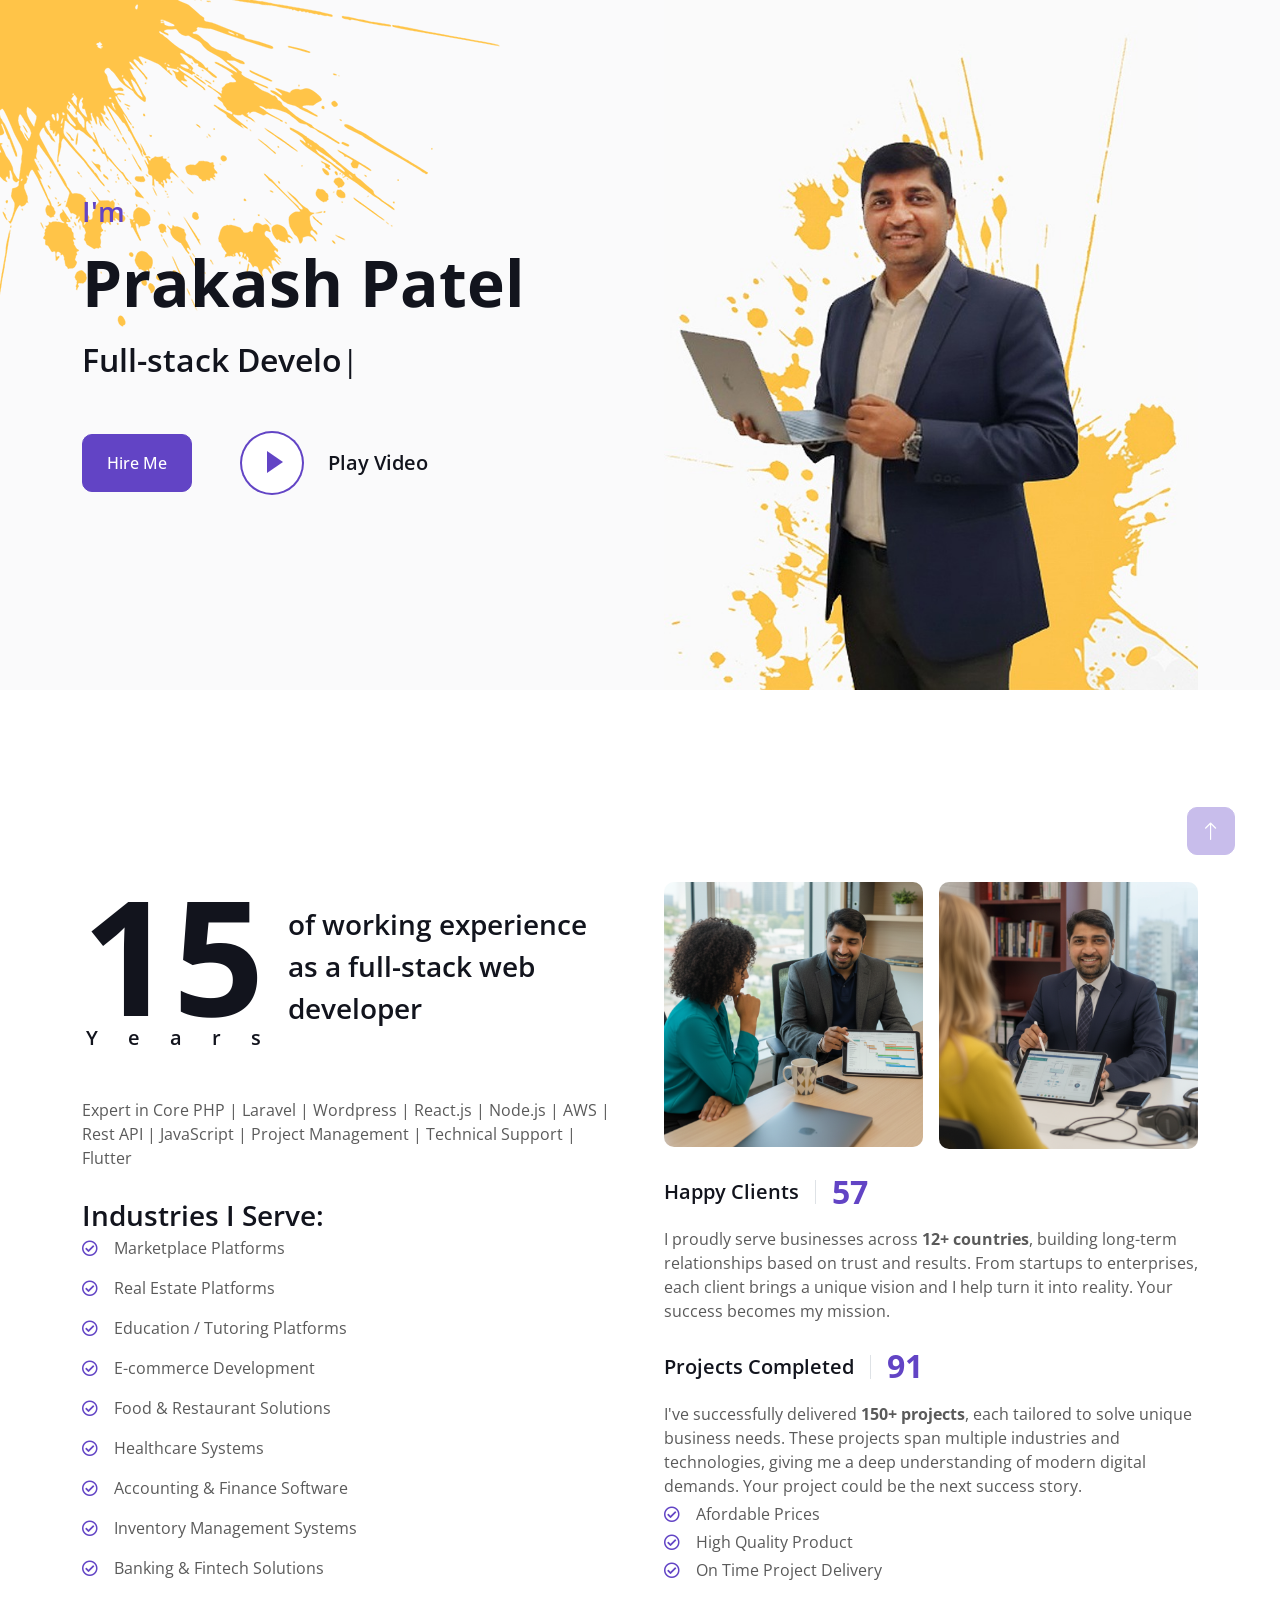
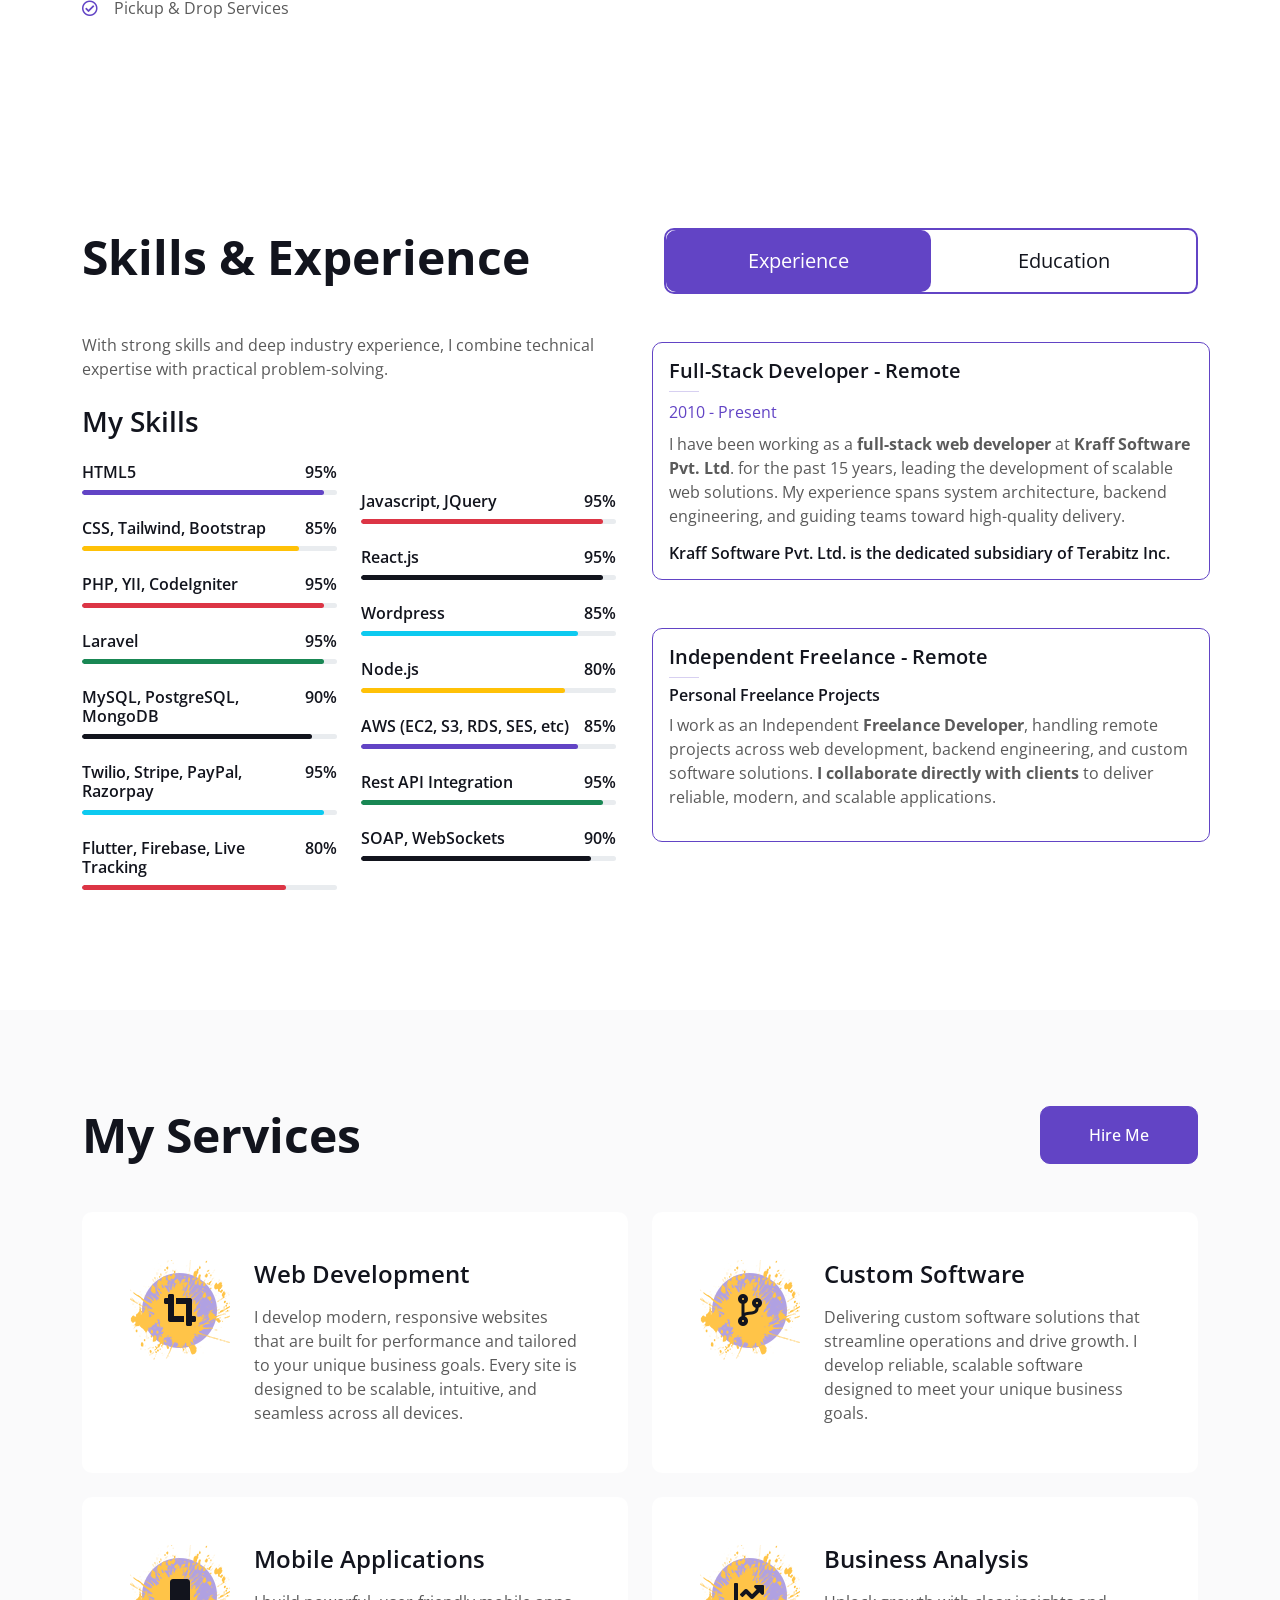
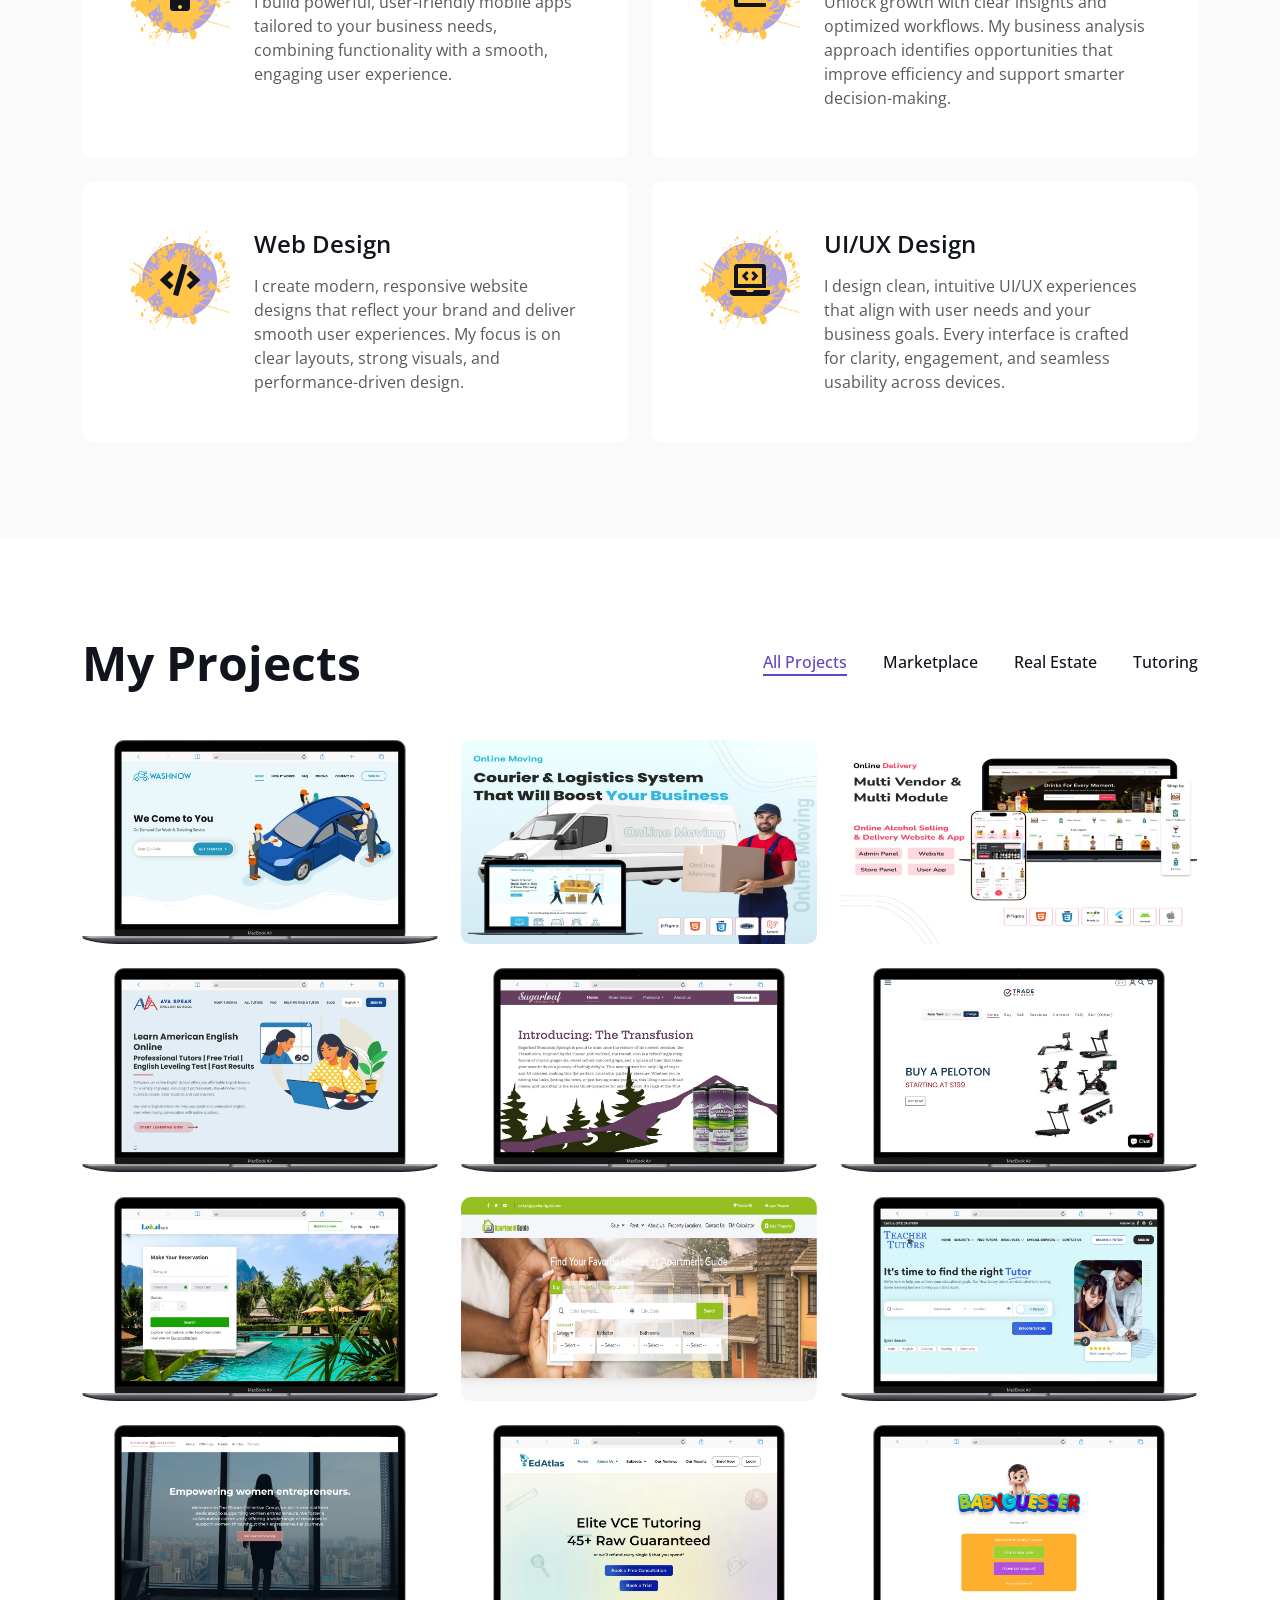
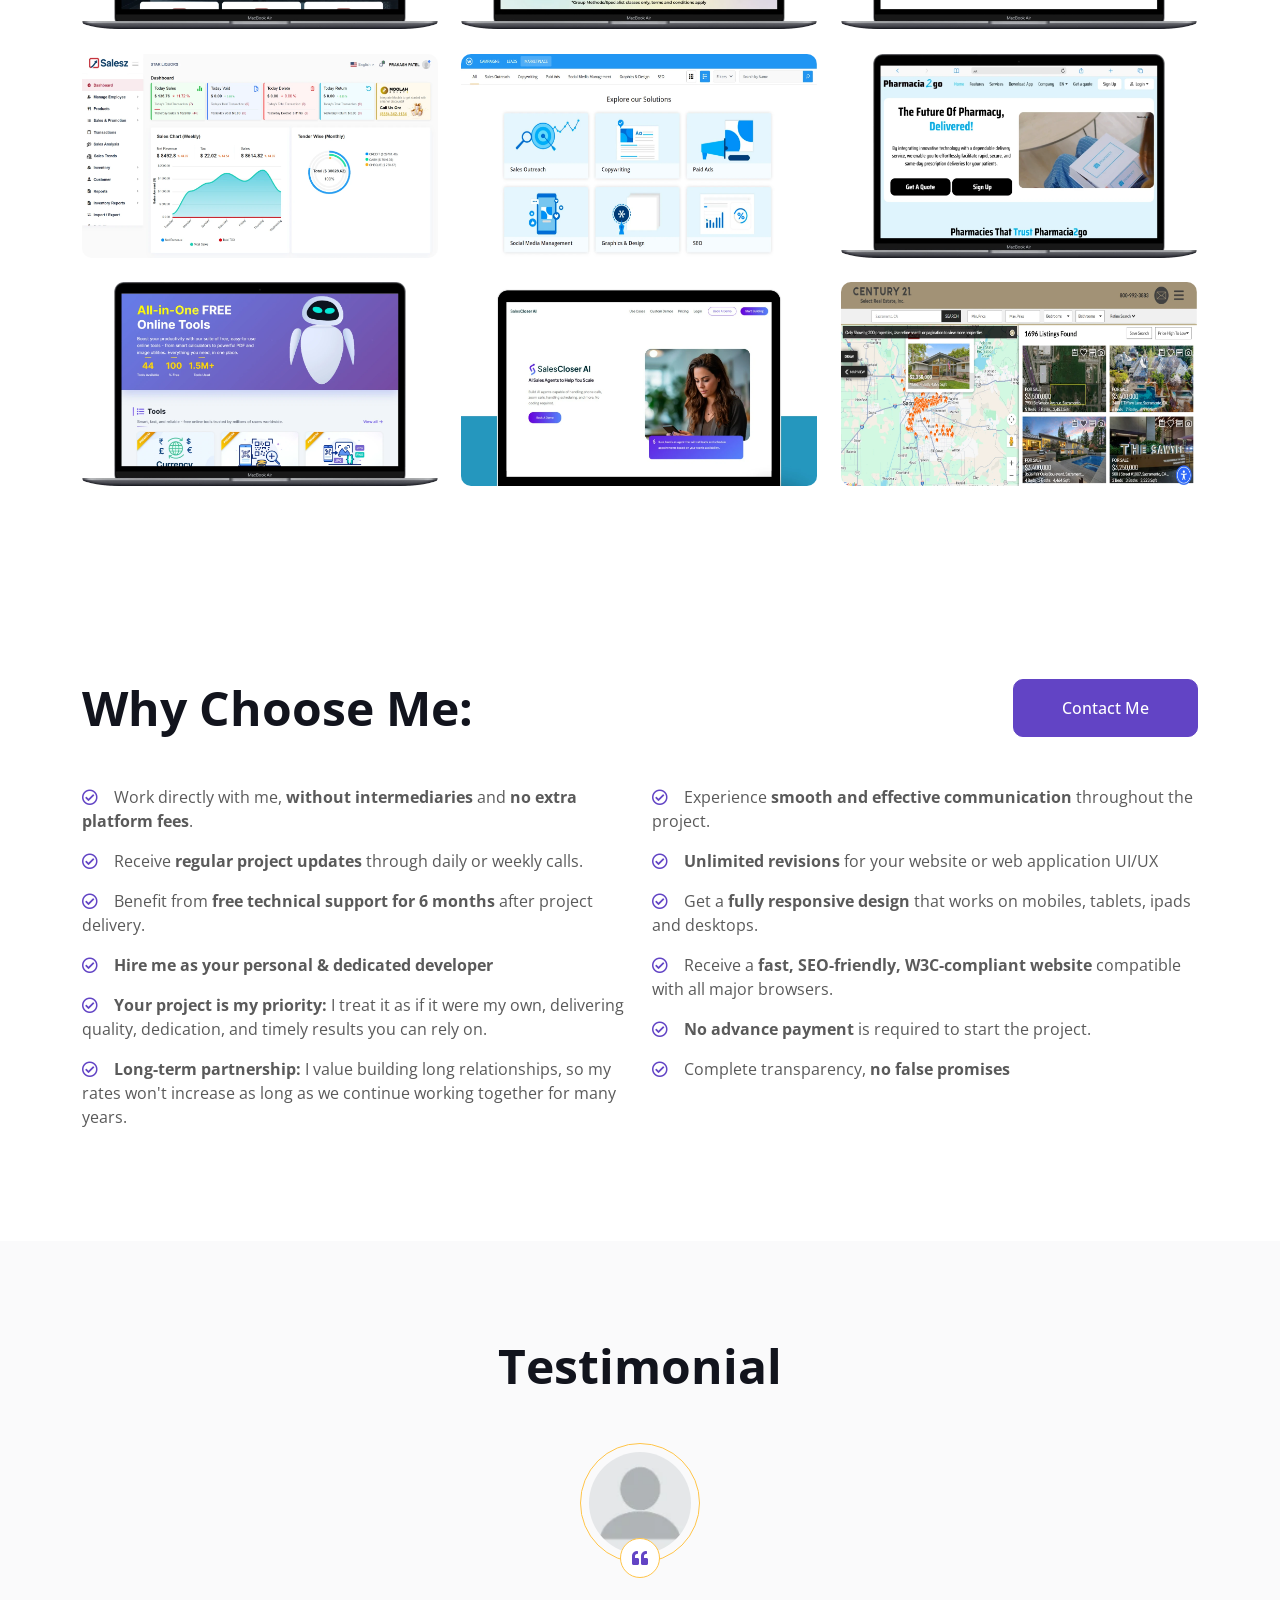
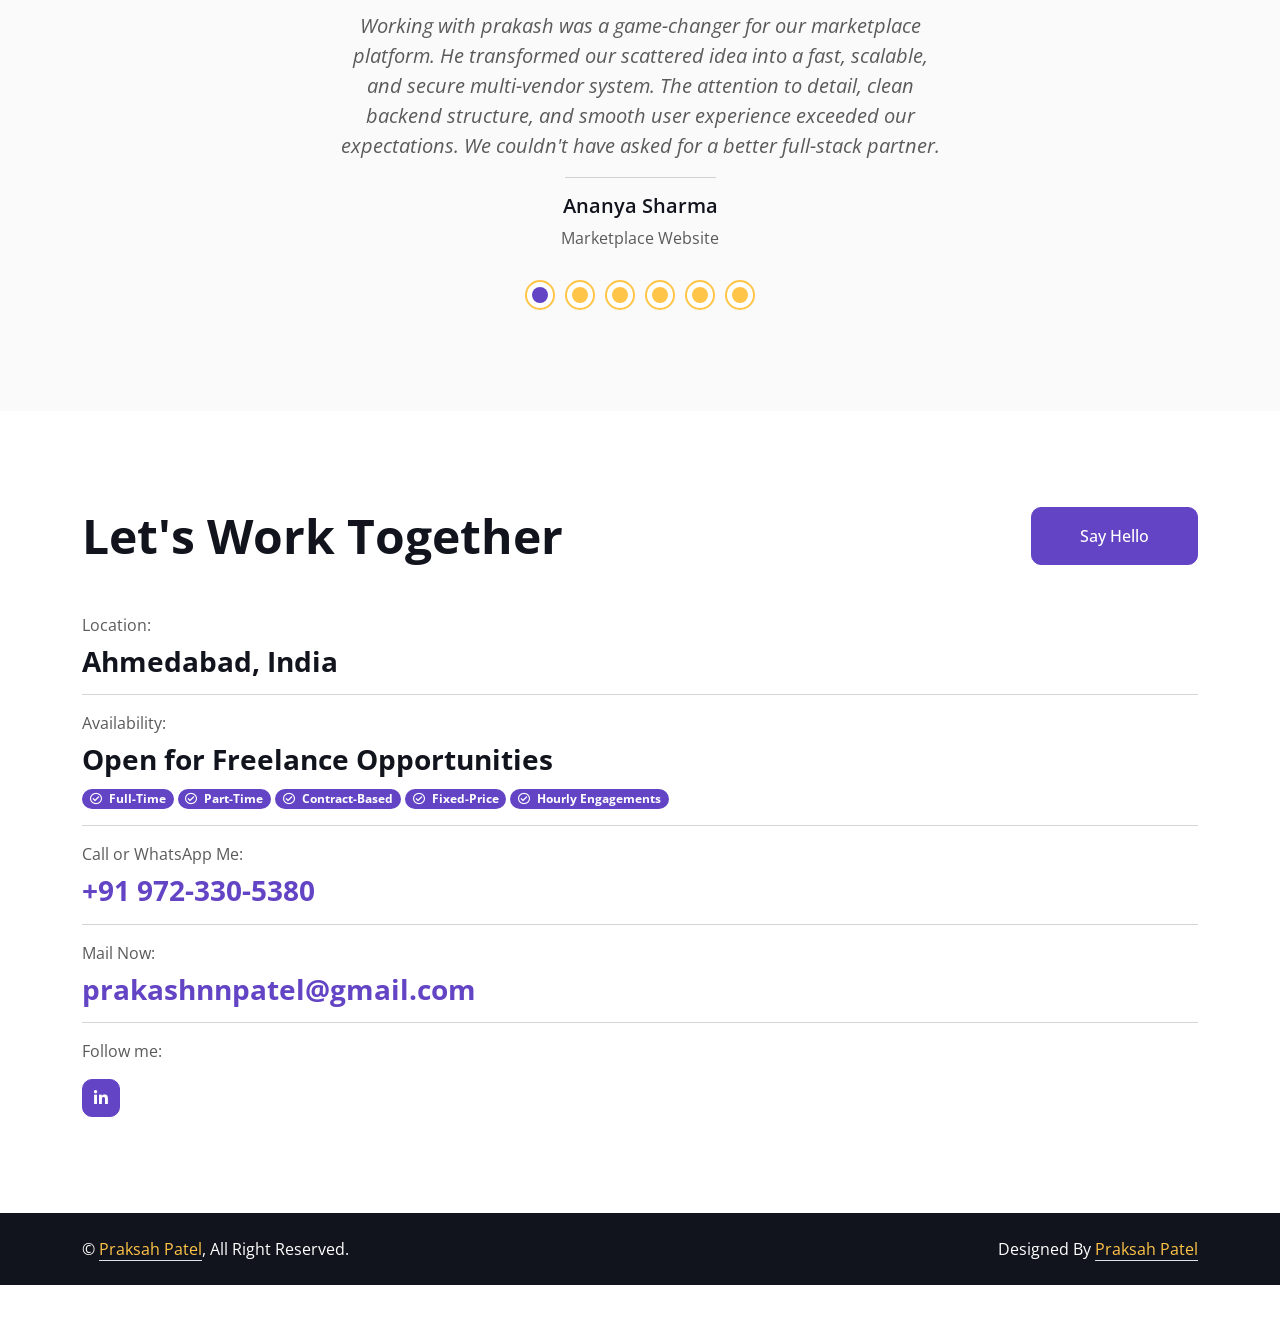
==== commit ccd7e40d: "Testimonial Image added" ====
--- a/index.html
+++ b/index.html
@@ -152,10 +152,10 @@
                 <div class="col-lg-6 wow fadeInUp" data-wow-delay="0.5s">
                     <div class="row g-3 mb-4">
                         <div class="col-sm-6">
-                            <img class="img-fluid rounded" src="img/about-2.png" alt="">
+                            <img class="img-fluid rounded" src="img/about-2.png" alt="About Prakash Patel">
                         </div>
                         <div class="col-sm-6">
-                            <img class="img-fluid rounded" src="img/about-1.png" alt="">
+                            <img class="img-fluid rounded" src="img/about-1.png" alt="Prakash Patel">
                         </div>
                     </div>
                     <div class="d-flex align-items-center mb-3">
@@ -806,7 +806,7 @@
                     <div class="owl-carousel testimonial-carousel">
                         <div class="testimonial-item text-center">
                             <div class="position-relative mb-5">
-                                <img class="img-fluid rounded-circle border border-secondary p-2 mx-auto" src="img/testimonial-1.jpg" alt="">
+                                <img class="img-fluid rounded-circle border border-secondary p-2 mx-auto" src="img/default.webp" alt="Ananya Sharma">
                                 <div class="testimonial-icon">
                                     <i class="fa fa-quote-left text-primary"></i>
                                 </div>
@@ -818,7 +818,7 @@
                         </div>
                         <div class="testimonial-item text-center">
                             <div class="position-relative mb-5">
-                                <img class="img-fluid rounded-circle border border-secondary p-2 mx-auto" src="img/testimonial-2.jpg" alt="">
+                                <img class="img-fluid rounded-circle border border-secondary p-2 mx-auto" src="img/default.webp" alt="Michael Thompson">
                                 <div class="testimonial-icon">
                                     <i class="fa fa-quote-left text-primary"></i>
                                 </div>
@@ -830,7 +830,7 @@
                         </div>
                         <div class="testimonial-item text-center">
                             <div class="position-relative mb-5">
-                                <img class="img-fluid rounded-circle border border-secondary p-2 mx-auto" src="img/testimonial-3.jpg" alt="">
+                                <img class="img-fluid rounded-circle border border-secondary p-2 mx-auto" src="img/testimonial-3.jpg" alt="Olivia Warren">
                                 <div class="testimonial-icon">
                                     <i class="fa fa-quote-left text-primary"></i>
                                 </div>
@@ -842,7 +842,7 @@
                         </div>
                         <div class="testimonial-item text-center">
                             <div class="position-relative mb-5">
-                                <img class="img-fluid rounded-circle border border-secondary p-2 mx-auto" src="img/team-2.jpg" alt="">
+                                <img class="img-fluid rounded-circle border border-secondary p-2 mx-auto" src="img/team-2.jpg" alt="Carlos Rivera">
                                 <div class="testimonial-icon">
                                     <i class="fa fa-quote-left text-primary"></i>
                                 </div>
@@ -854,7 +854,7 @@
                         </div>
                         <div class="testimonial-item text-center">
                             <div class="position-relative mb-5">
-                                <img class="img-fluid rounded-circle border border-secondary p-2 mx-auto" src="img/team-3.jpg" alt="">
+                                <img class="img-fluid rounded-circle border border-secondary p-2 mx-auto" src="img/default.webp" alt="Sophia Patel">
                                 <div class="testimonial-icon">
                                     <i class="fa fa-quote-left text-primary"></i>
                                 </div>
@@ -866,7 +866,7 @@
                         </div>
                         <div class="testimonial-item text-center">
                             <div class="position-relative mb-5">
-                                <img class="img-fluid rounded-circle border border-secondary p-2 mx-auto" src="img/testimonial-4.png" alt="">
+                                <img class="img-fluid rounded-circle border border-secondary p-2 mx-auto" src="img/testimonial-4.png" alt="Daniel Brooks">
                                 <div class="testimonial-icon">
                                     <i class="fa fa-quote-left text-primary"></i>
                                 </div>
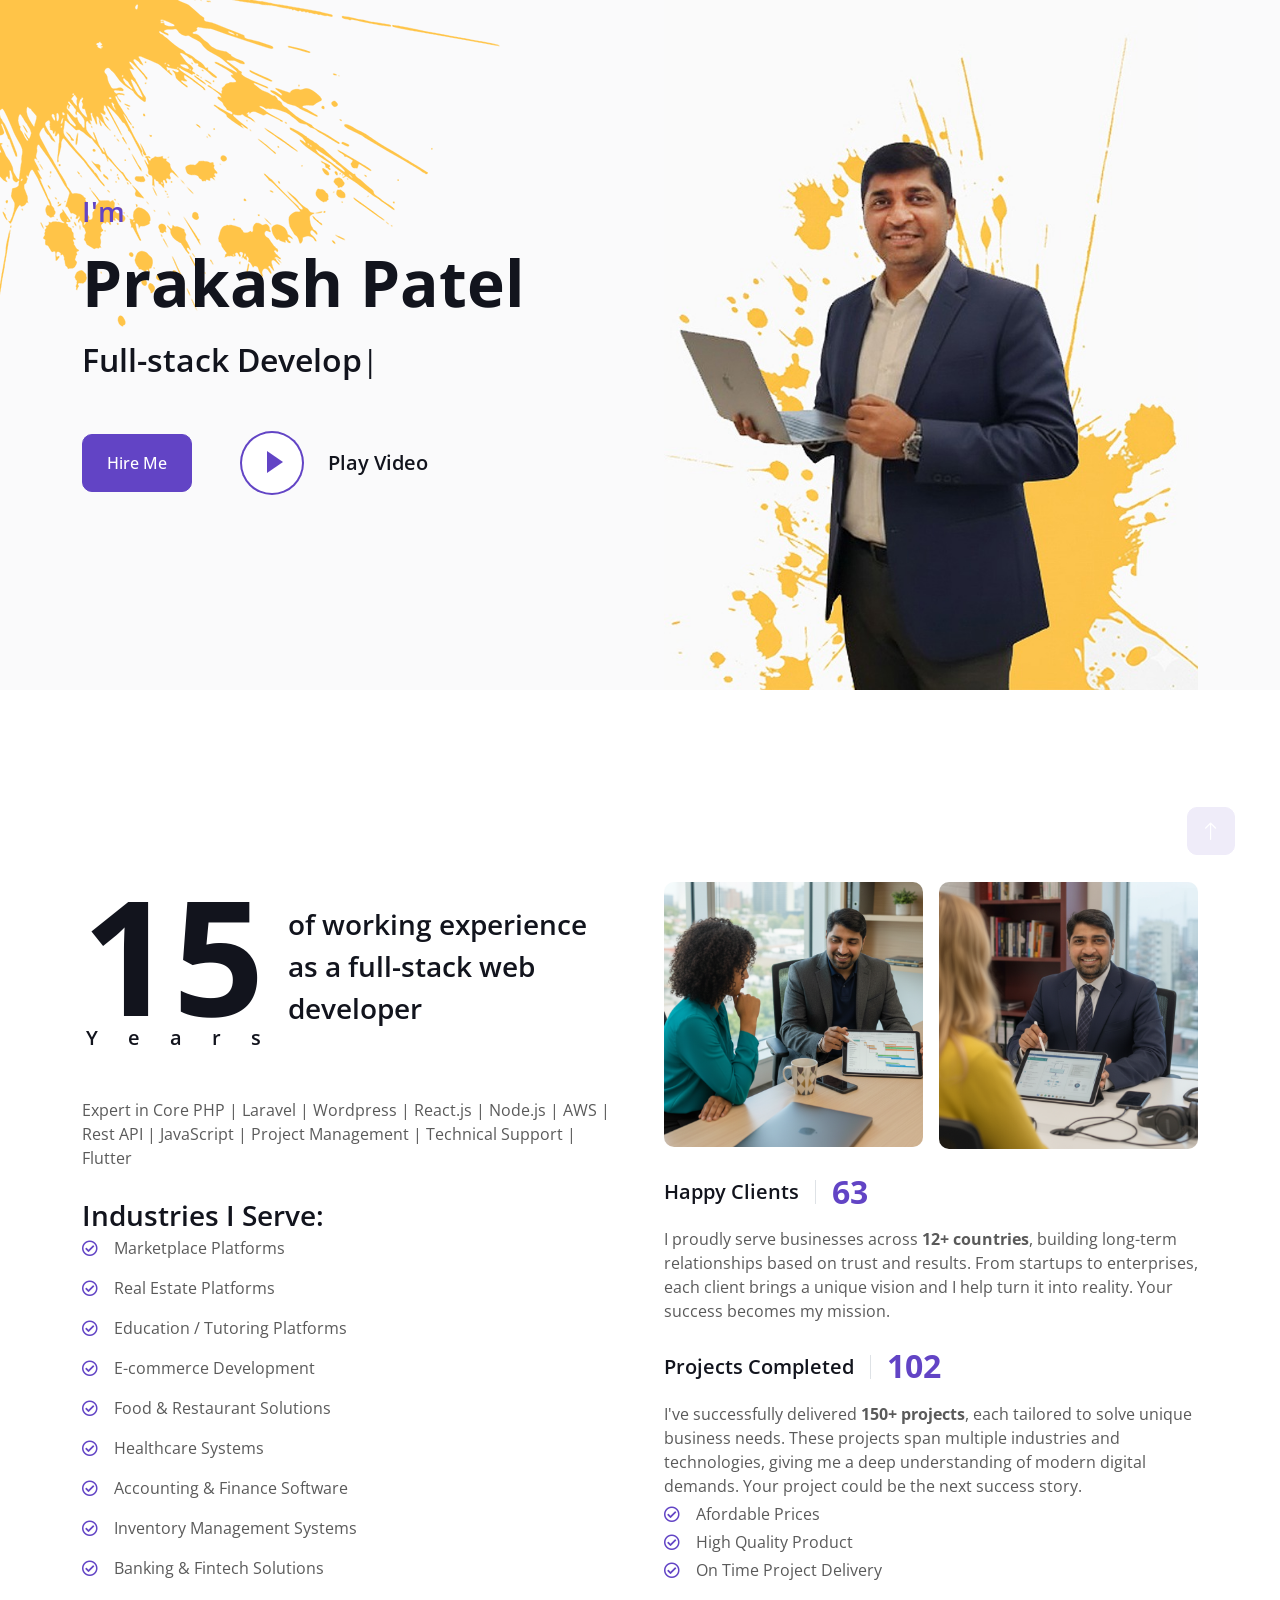
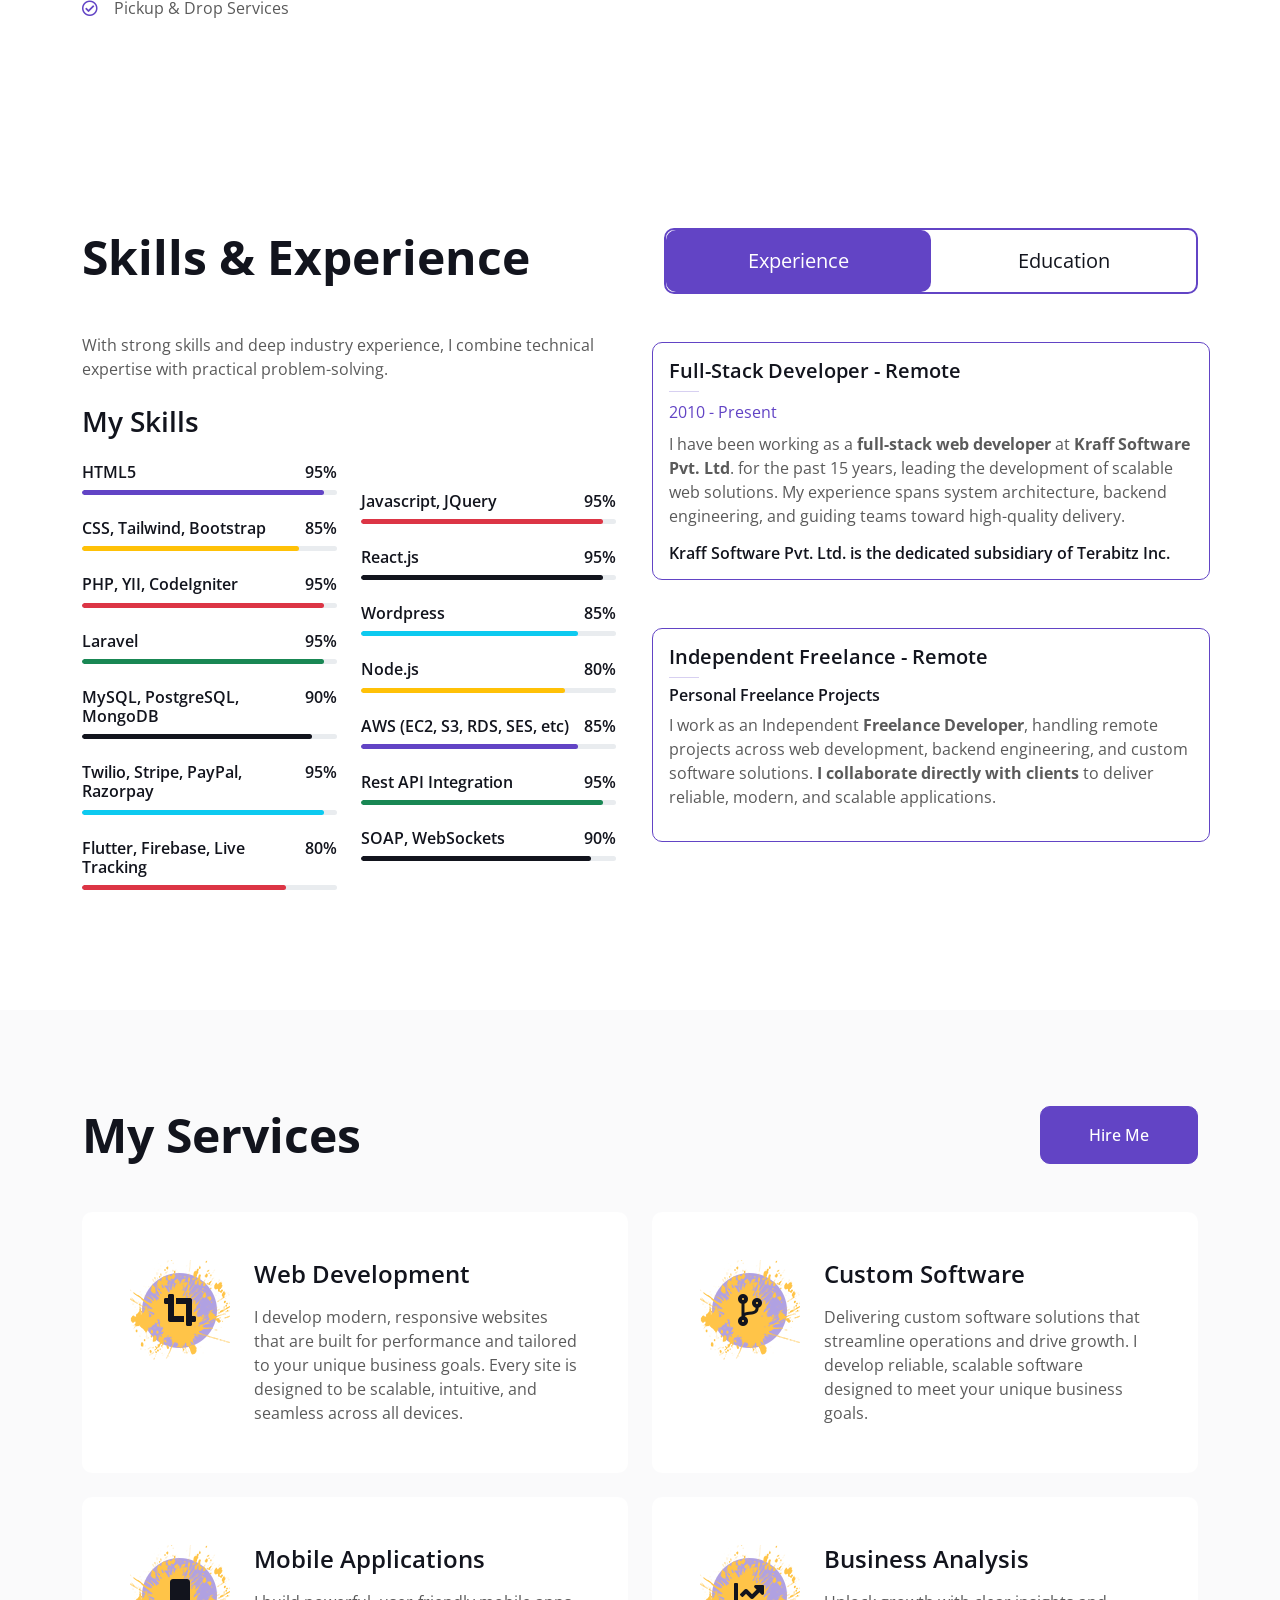
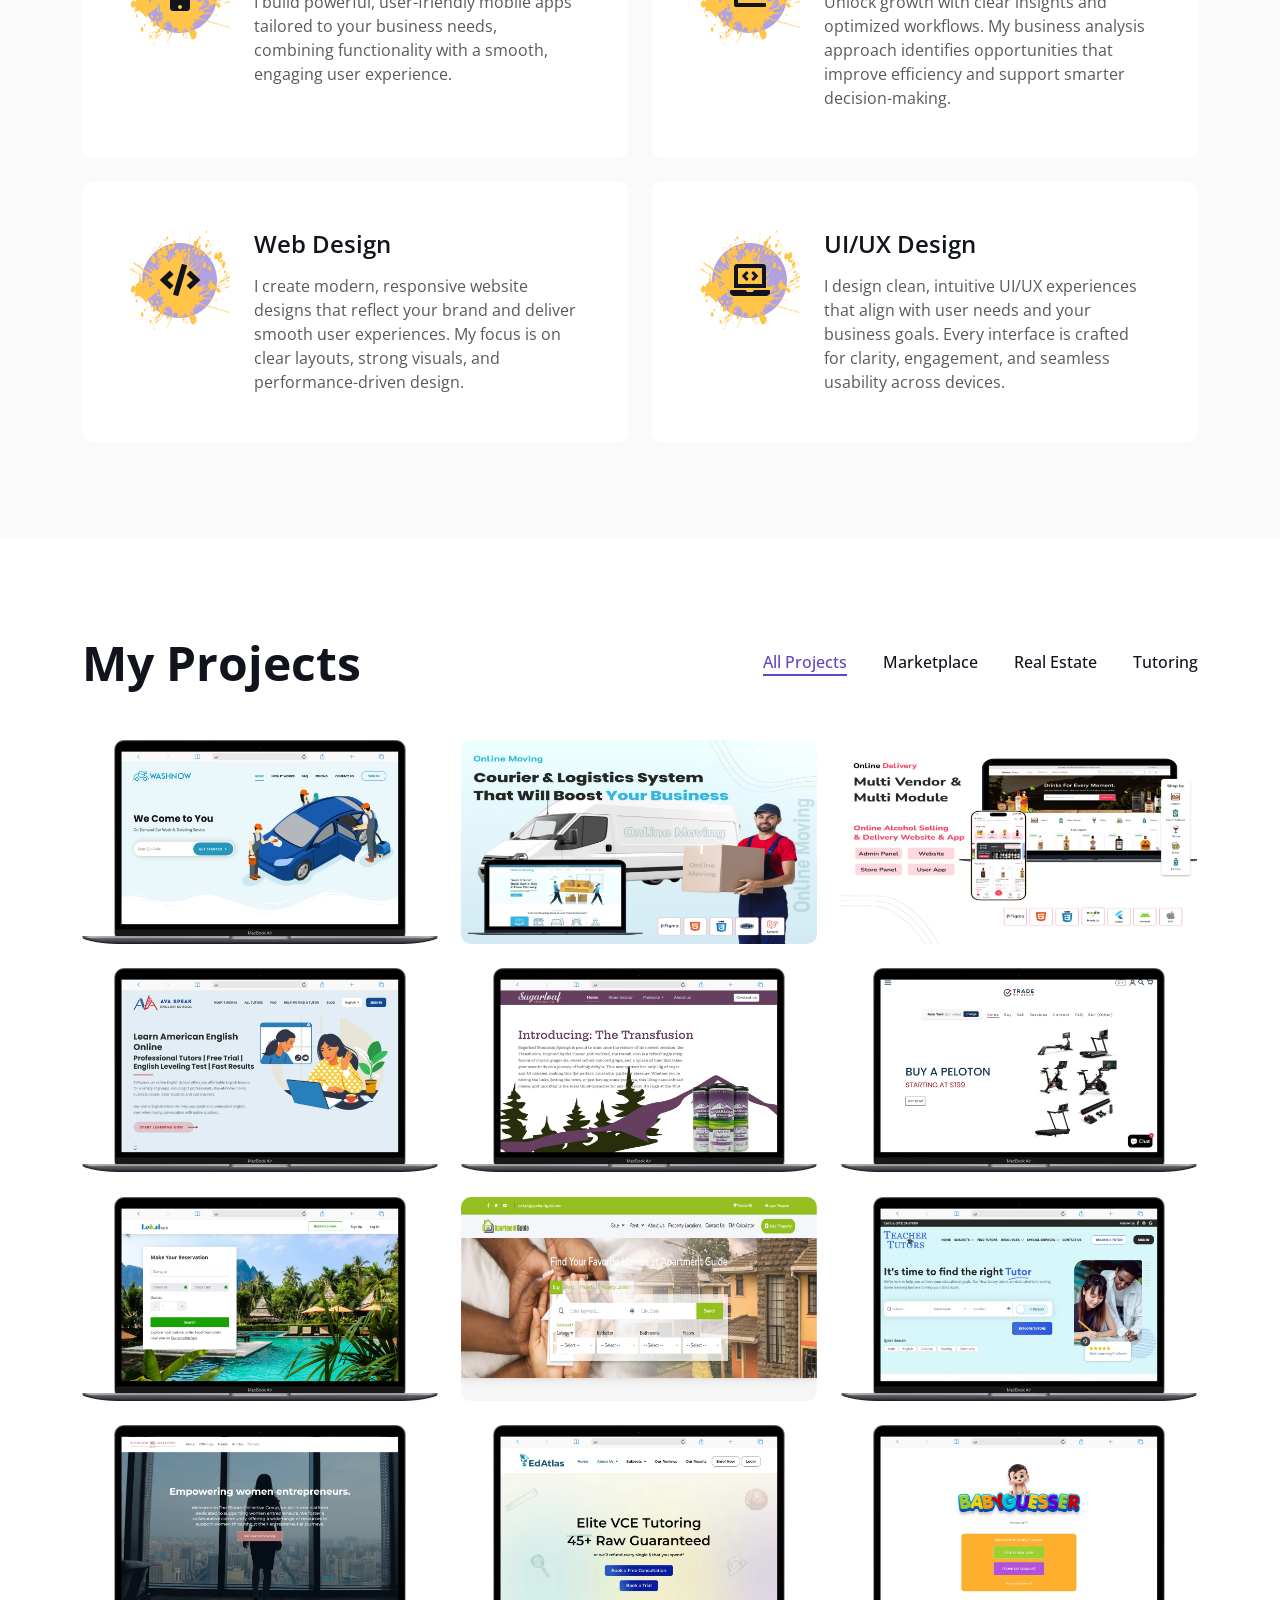
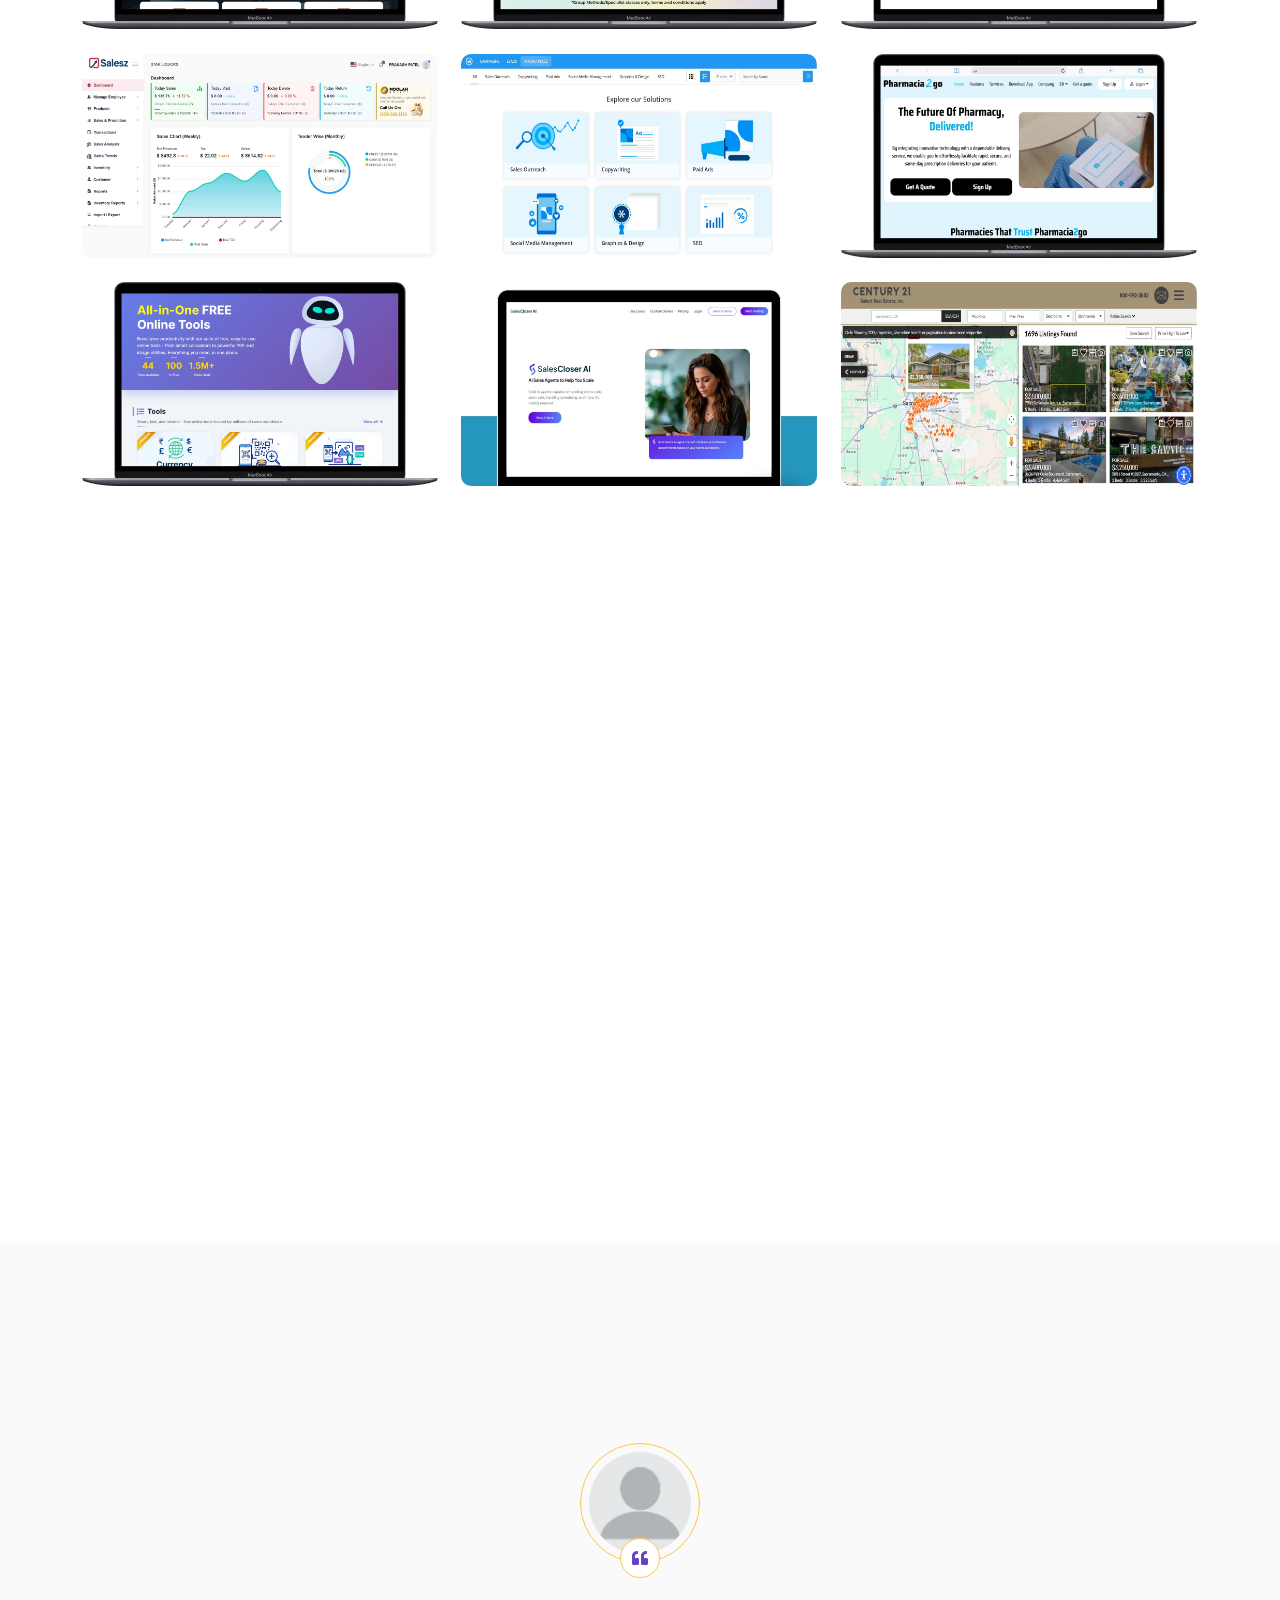
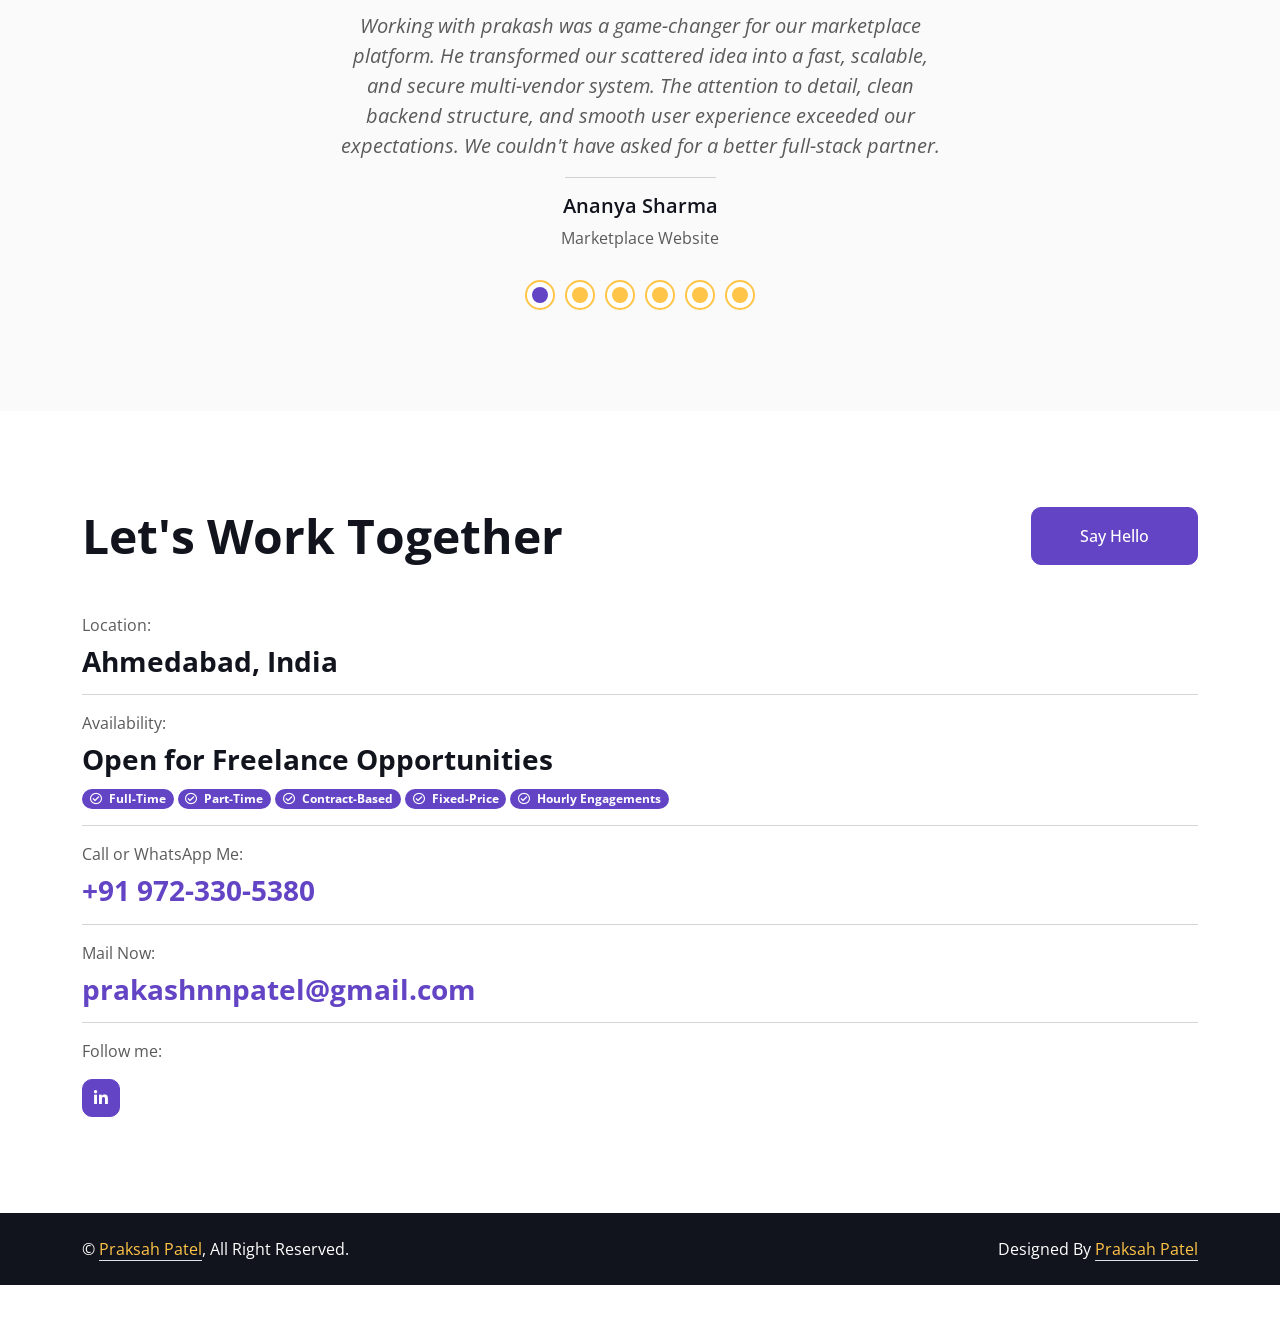
==== commit 8caa1882: "Images converted to webp" ====
--- a/index.html
+++ b/index.html
@@ -1,6 +1,5 @@
 <!DOCTYPE html>
 <html lang="en">
-
 <head>
     <meta charset="utf-8">
     <title>Prakash Patel - Full-stack Developer</title>
@@ -33,7 +32,6 @@
     <!-- Template Stylesheet -->
     <link href="css/style.css" rel="stylesheet">
 </head>
-
 <body data-bs-spy="scroll" data-bs-target=".navbar" data-bs-offset="51">
     <!-- Spinner Start -->
     <div id="spinner" class="show bg-white position-fixed translate-middle w-100 vh-100 top-50 start-50 d-flex align-items-center justify-content-center">
@@ -72,6 +70,7 @@
     <!-- Navbar End -->
 
 
+	<main id="main-content">
     <!-- Header Start -->
     <div class="container-fluid bg-light my-6 mt-0" id="home">
         <div class="container">
@@ -87,7 +86,7 @@
                             Hire Me
                         </a>
                         <button type="button" class="btn-play" data-bs-toggle="modal"
-                            data-src="https://www.youtube.com/embed/fqxCSDAdp9M" data-bs-target="#videoModal">
+                            data-src="https://www.youtube.com/embed/fqxCSDAdp9M" data-bs-target="#videoModal" aria-label="Play video">
                             <span></span>
                         </button>
                         <h5 class="ms-4 mb-0 d-none d-sm-block">Play Video</h5>
@@ -842,7 +841,7 @@
                         </div>
                         <div class="testimonial-item text-center">
                             <div class="position-relative mb-5">
-                                <img class="img-fluid rounded-circle border border-secondary p-2 mx-auto" src="img/team-2.jpg" alt="Carlos Rivera">
+                                <img class="img-fluid rounded-circle border border-secondary p-2 mx-auto" src="img/testimonial-4.webp" alt="Carlos Rivera">
                                 <div class="testimonial-icon">
                                     <i class="fa fa-quote-left text-primary"></i>
                                 </div>
@@ -866,7 +865,7 @@
                         </div>
                         <div class="testimonial-item text-center">
                             <div class="position-relative mb-5">
-                                <img class="img-fluid rounded-circle border border-secondary p-2 mx-auto" src="img/testimonial-4.png" alt="Daniel Brooks">
+                                <img class="img-fluid rounded-circle border border-secondary p-2 mx-auto" src="img/testimonial-5.webp" alt="Daniel Brooks">
                                 <div class="testimonial-icon">
                                     <i class="fa fa-quote-left text-primary"></i>
                                 </div>
@@ -948,6 +947,8 @@
         </div>
     </div>
     <!-- Contact End -->
+	</main>
+
 
     <!-- Copyright Start -->
     <div class="container-fluid bg-dark text-white py-4">
@@ -985,5 +986,4 @@
     <!-- Template Javascript -->
     <script src="js/main.js"></script>
 </body>
-
 </html>
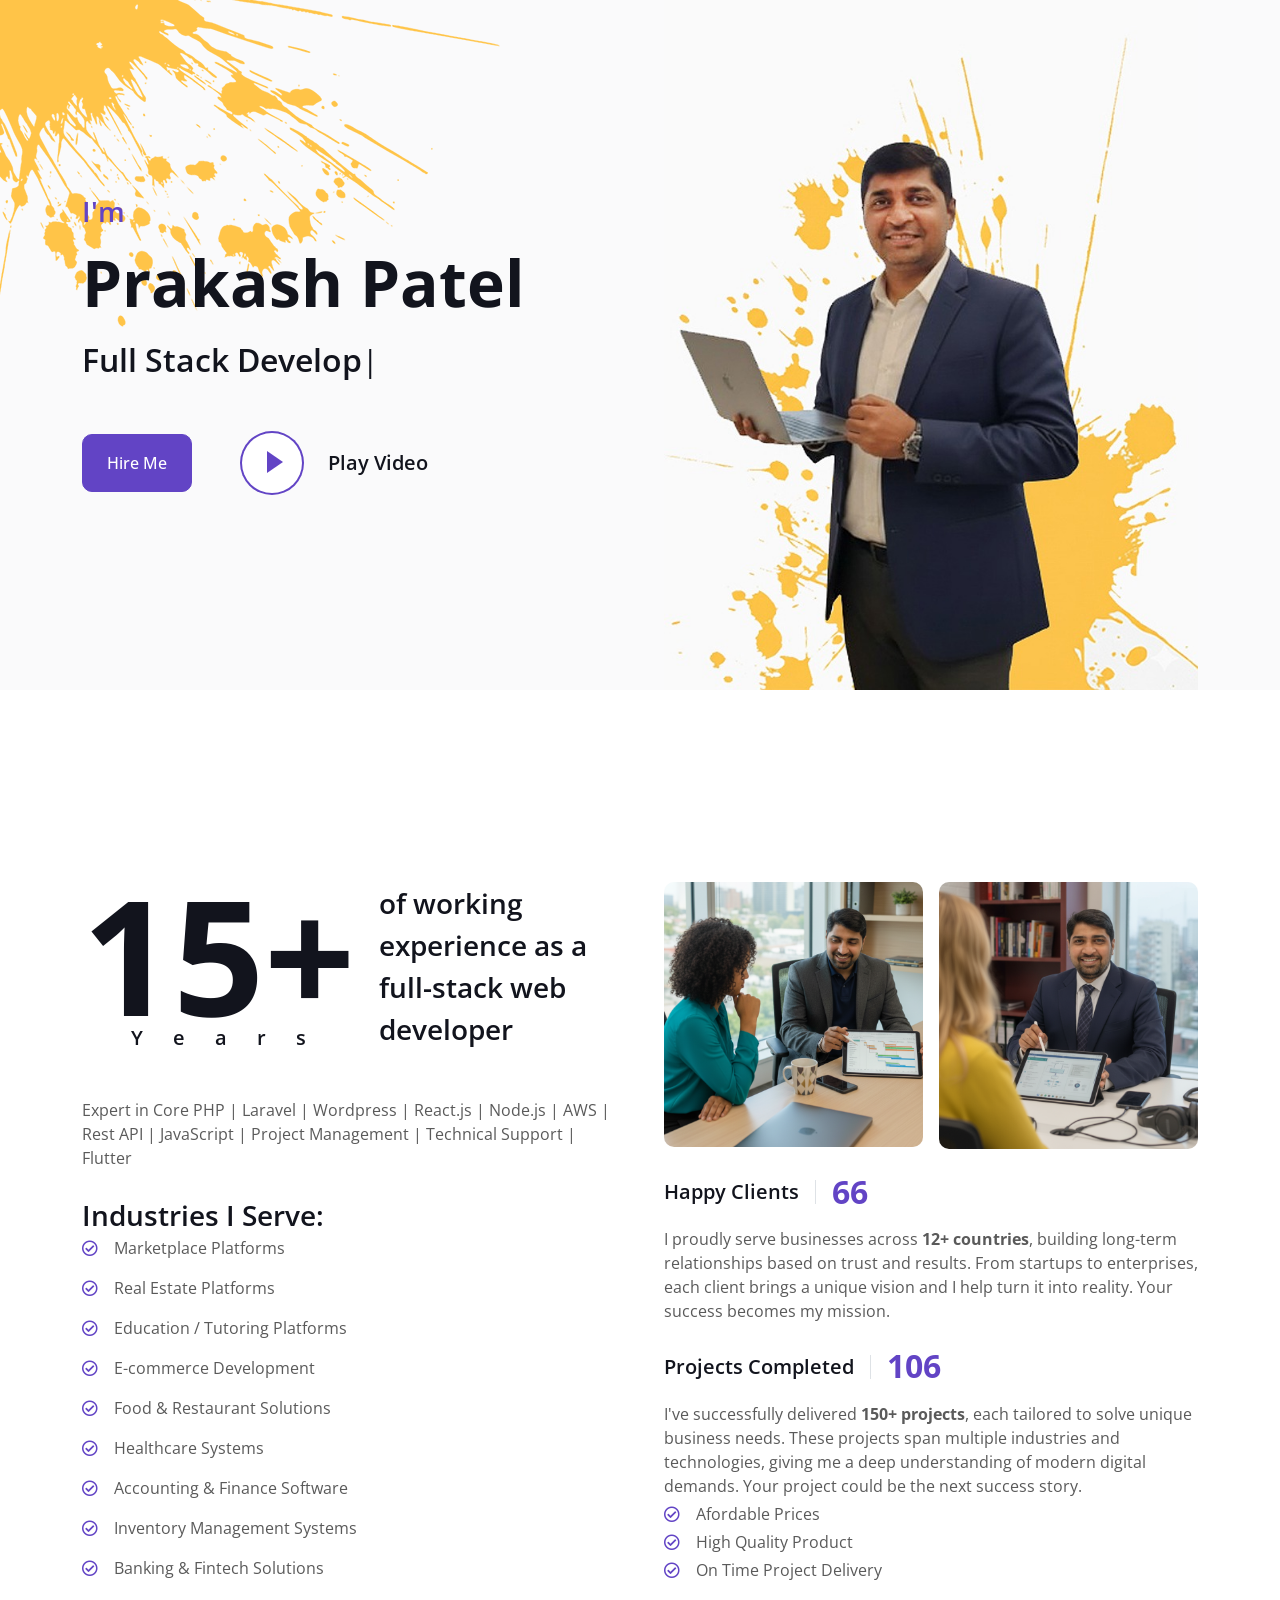
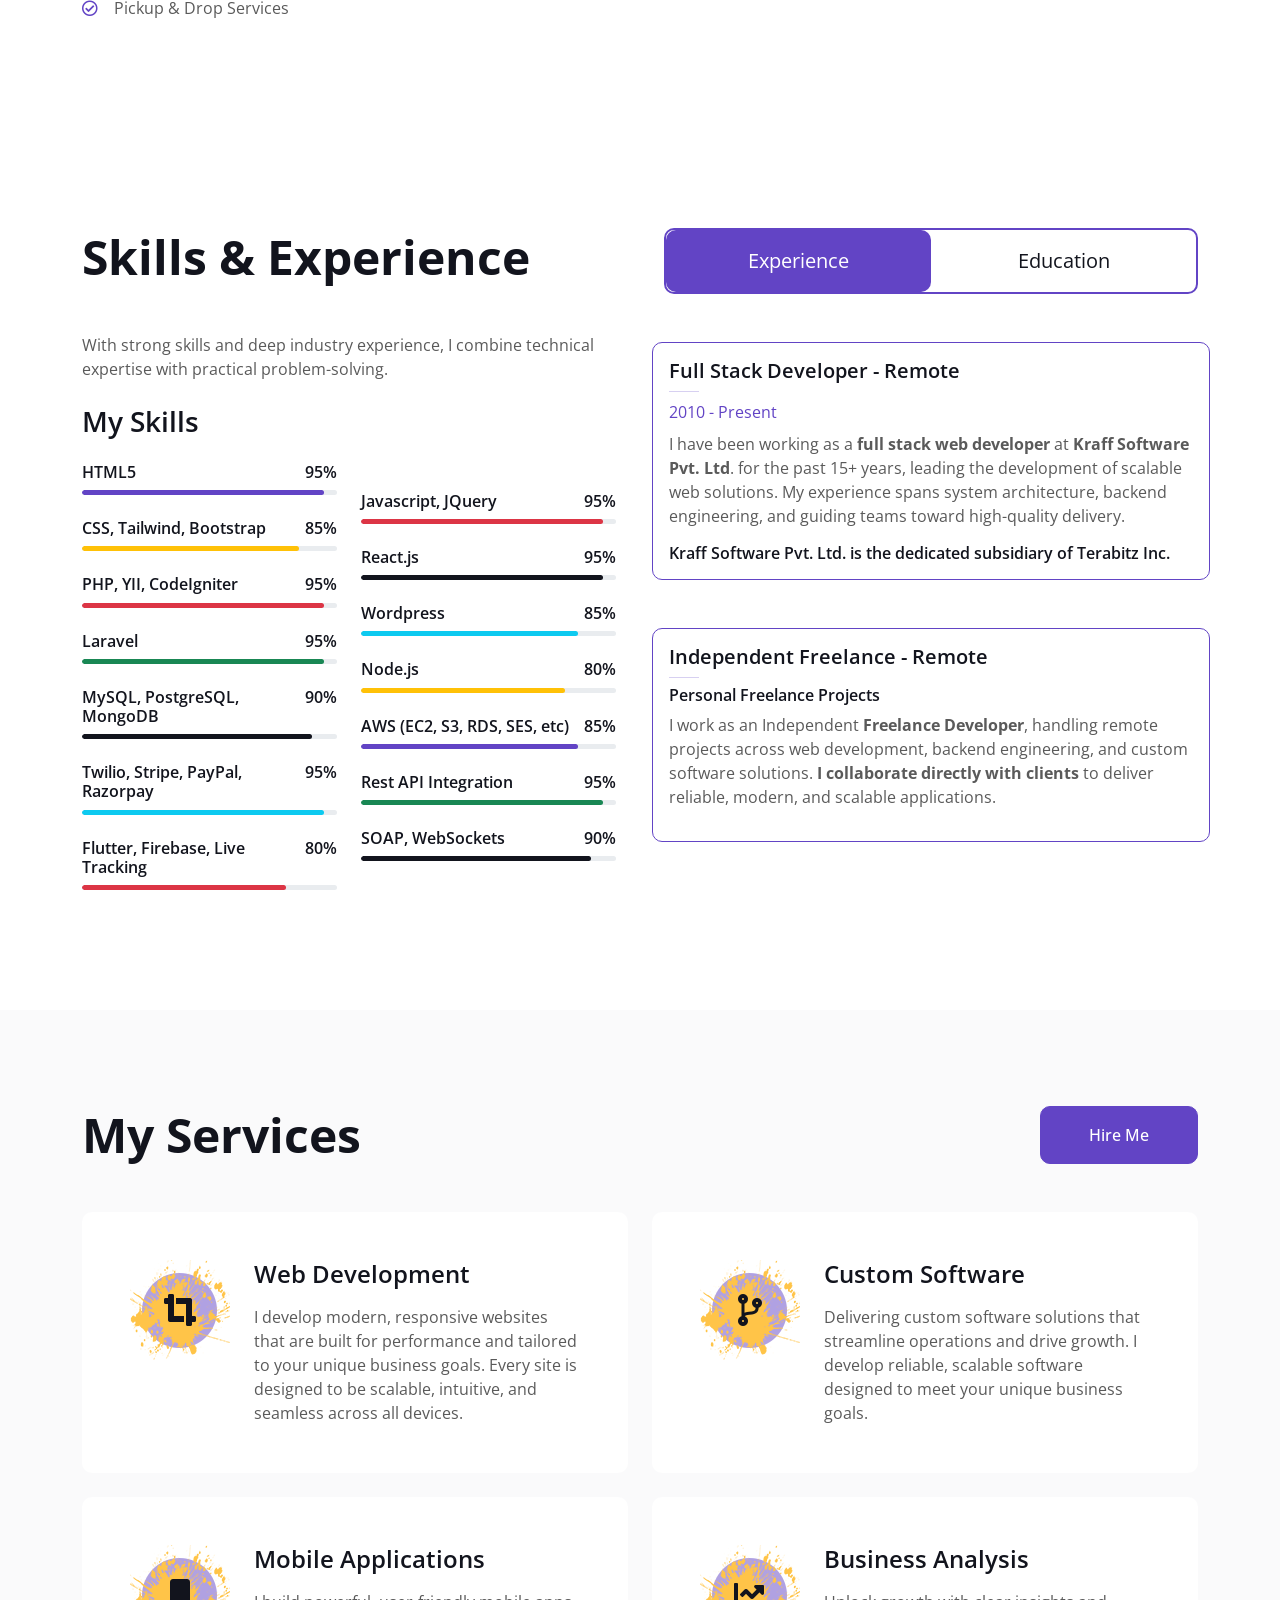
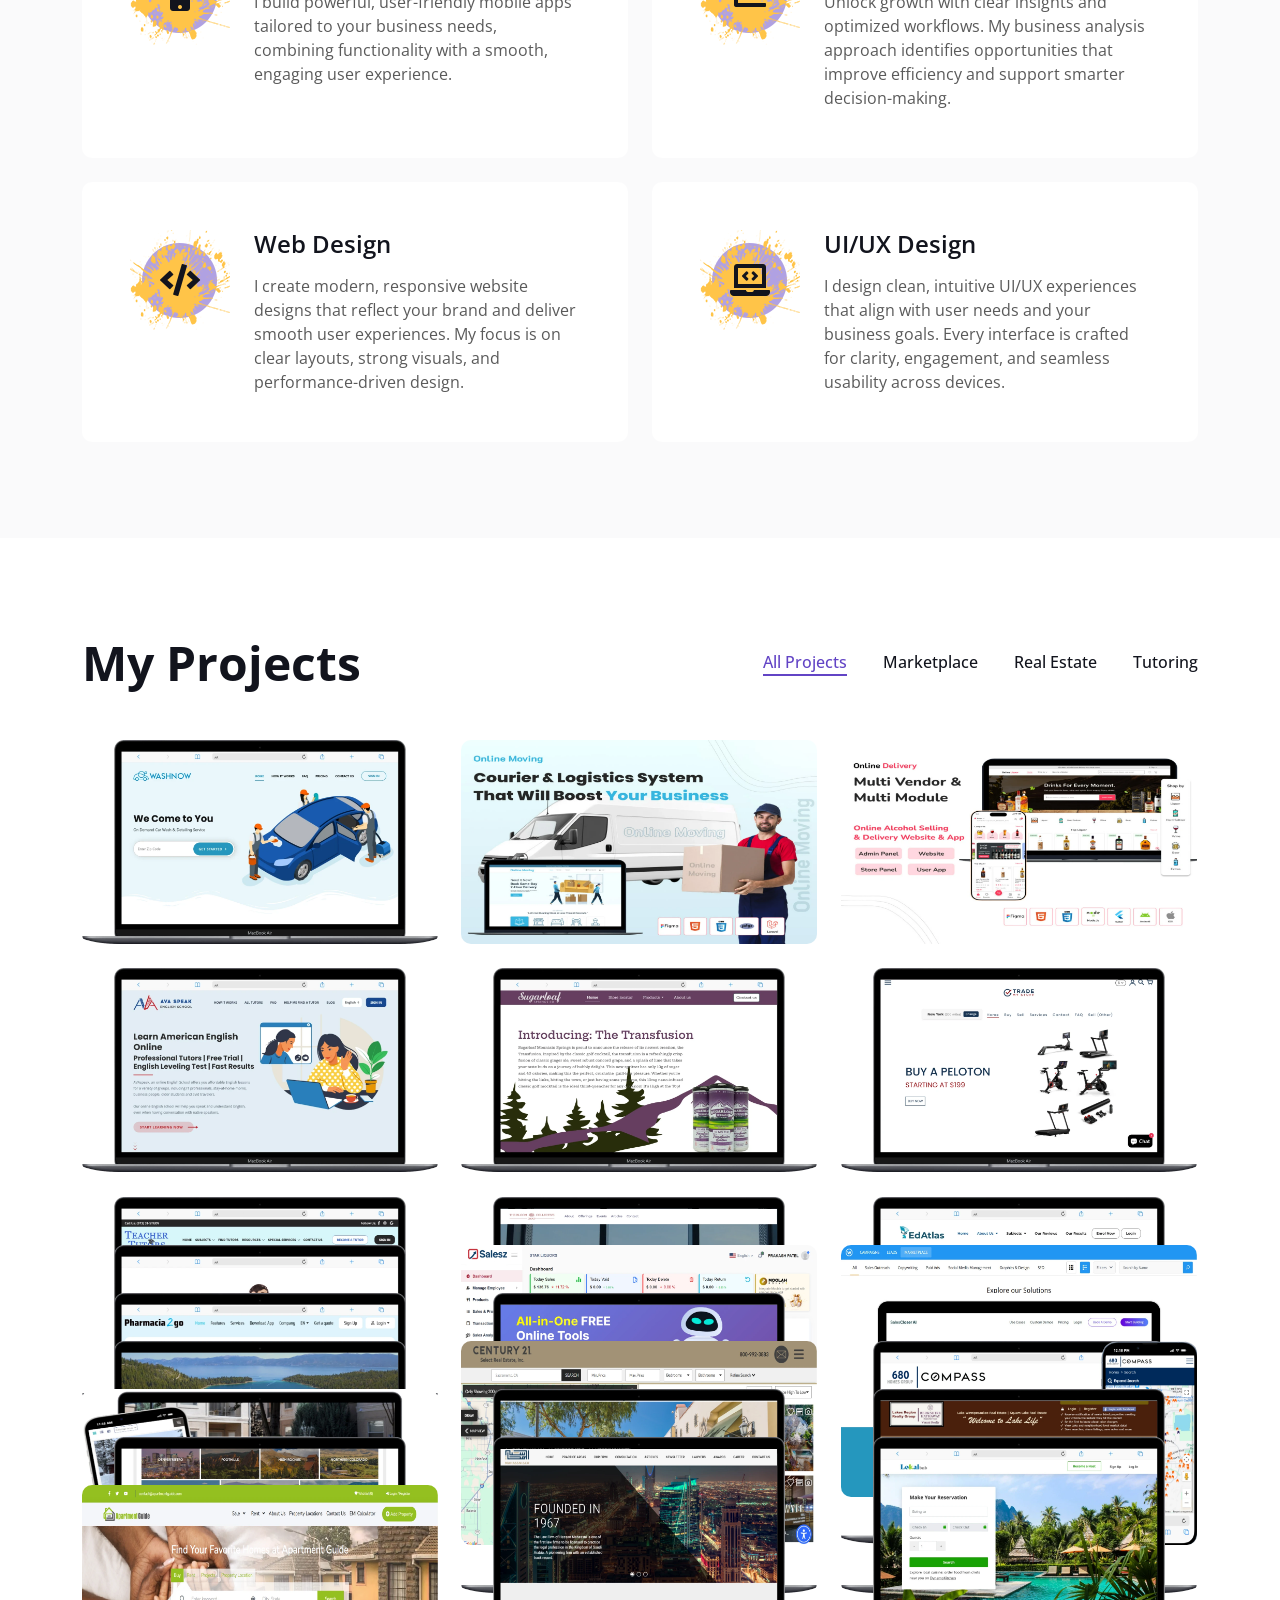
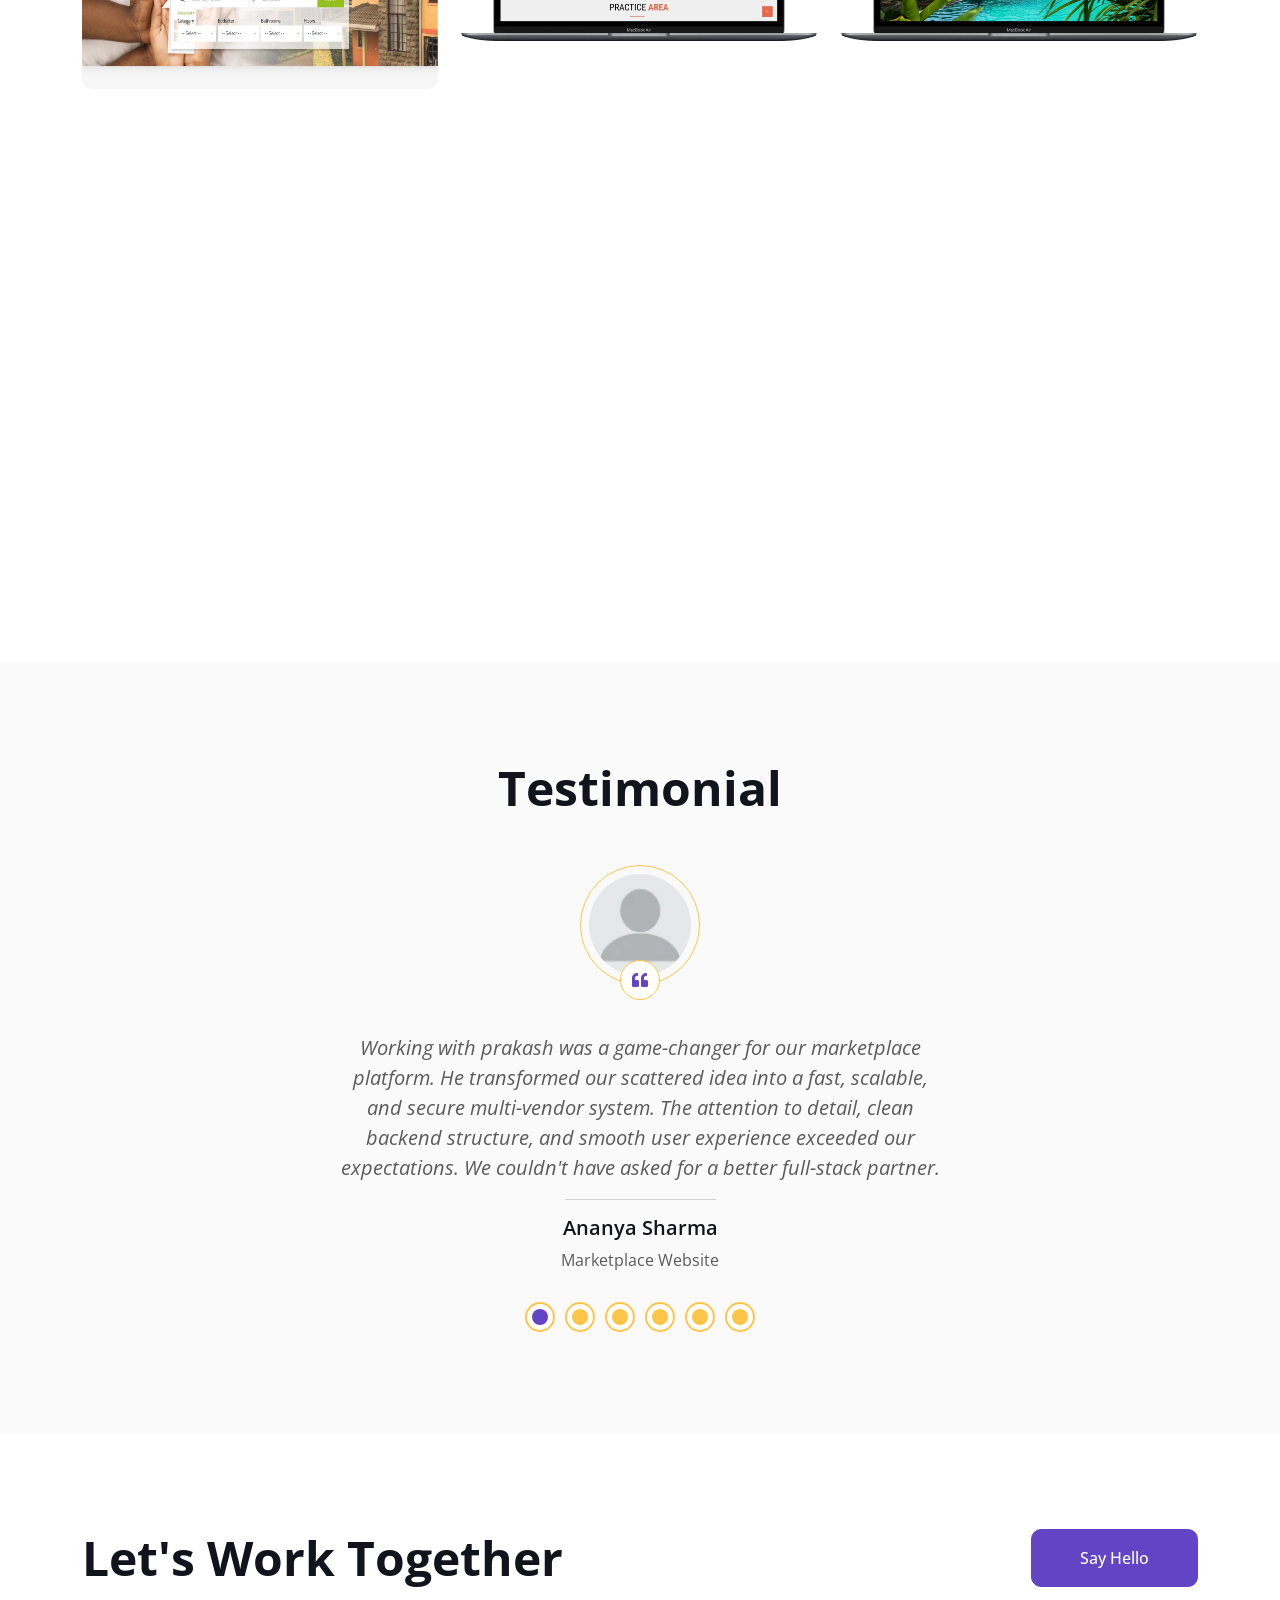
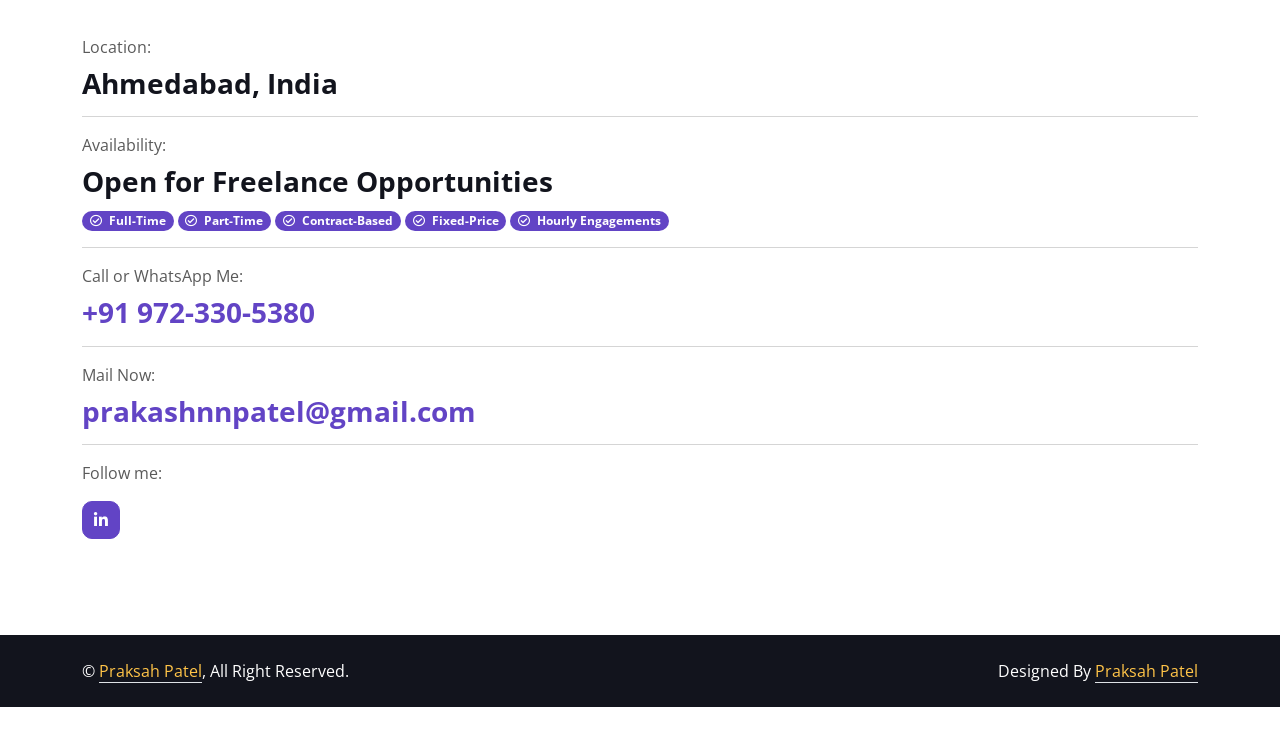
==== commit d9737dfc: "Changes" ====
--- a/index.html
+++ b/index.html
@@ -2,10 +2,10 @@
 <html lang="en">
 <head>
     <meta charset="utf-8">
-    <title>Prakash Patel - Full-stack Developer</title>
+    <title>Prakash Patel - Full Stack Developer</title>
     <meta content="width=device-width, initial-scale=1.0" name="viewport">
     <meta name="keywords" content="Web Development, Web Developer, Website Developer, Laravel Developer, React Developer, Mobile App Development, Custom Software Development, NFT Marketplace Development, eCommerce Development, UI/UX Design, Dedicated Developer Hiring">
-    <meta name="description" content="Professional full-stack development and digital transformation services. Specializing in web development, mobile apps, UI/UX, eCommerce, and custom software solutions to help businesses grow digitally.">
+    <meta name="description" content="Professional full stack development and digital transformation services. Specializing in web development, mobile apps, UI/UX, eCommerce, and custom software solutions to help businesses grow digitally.">
     <meta property="og:image" content="img/profile-1.png" />
     <meta name="twitter:image" content="img/profile-1.png" />
 
@@ -79,7 +79,7 @@
                     <h3 class="text-primary mb-3">I'm</h3>
                     <h1 class="display-3 mb-3">Prakash Patel</h1>
                     <h2 class="typed-text-output d-inline"></h2>
-                    <div class="typed-text d-none">Full-stack Developer, Web Developer, Laravel Developer, React Developer, Custom Software Developer, eCommerce Developer, UI/UX Designer, API Developer</div>
+                    <div class="typed-text d-none">Full Stack Developer, Web Developer, Laravel Developer, React Developer, Custom Software Developer, eCommerce Developer, UI/UX Designer, API Developer</div>
 
                     <div class="d-flex align-items-center pt-5">
                         <a href="mailto:prakashnnpatel@gmail.com?subject=Hire%20Me%20-%20Project%20Inquiry&body=Hi%20Prakash,%0A%0AI%20am%20interested%20in%20working%20with%20you.%20Please%20get%20back%20to%20me.%0A%0AThanks!" class="btn btn-primary py-3 px-4 me-5" title="Hire Me Now">
@@ -129,7 +129,7 @@
                 <div class="col-lg-6 wow fadeInUp" data-wow-delay="0.1s">
                     <div class="d-flex align-items-center mb-5">
                         <div class="years flex-shrink-0 text-center me-4">
-                            <h1 class="display-1 mb-0">15</h1>
+                            <h1 class="display-1 mb-0">15+</h1>
                             <h5 class="mb-0">Years</h5>
                         </div>
                         <h3 class="lh-base mb-0">of working experience as a full-stack web developer</h3>
@@ -331,10 +331,10 @@
                         <div id="tab-1" class="tab-pane fade show p-0 active">
                             <div class="row gy-5 gx-4">
                                 <div class="col-sm-12 border border-primary rounded-3 p-3">
-                                    <h5>Full-Stack Developer - Remote</h5>
+                                    <h5>Full Stack Developer - Remote</h5>
                                     <hr class="text-primary my-2">
                                     <p class="text-primary mb-1">2010 - Present</p>                                    
-                                    <p class="mt-2">I have been working as a <b>full-stack web developer</b> at <b>Kraff Software Pvt. Ltd</b>. for the past 15 years, leading the development of scalable web solutions. My experience spans system architecture, backend engineering, and guiding teams toward high-quality delivery.</p>
+                                    <p class="mt-2">I have been working as a <b>full stack web developer</b> at <b>Kraff Software Pvt. Ltd</b>. for the past 15+ years, leading the development of scalable web solutions. My experience spans system architecture, backend engineering, and guiding teams toward high-quality delivery.</p>
                                     <h6 class="mb-0">Kraff Software Pvt. Ltd. is the dedicated subsidiary of Terabitz Inc.</h6>
                                 </div>
                                 <!--
@@ -470,7 +470,7 @@
     <!-- Projects Start -->
     <div class="container-xxl py-6 pt-5" id="project">
         <div class="container">
-            <div class="row g-5 mb-5 align-items-center wow fadeInUp" data-wow-delay="0.1s">
+            <div class="row g-5 mb-5 align-items-center">
                 <div class="col-lg-6">
                     <h1 class="display-5 mb-0">My Projects</h1>
                 </div>
@@ -482,8 +482,8 @@
                         <li class="mx-3" data-filter=".tutoring">Tutoring</li>
                     </ul>
                 </div>
-            </div>
-            <div class="row g-4 portfolio-container wow fadeInUp" data-wow-delay="0.1s">
+            </div>            
+            <div class="row g-4 portfolio-container">
                 <div class="col-lg-4 col-md-6 portfolio-item marketplace">
                     <div class="portfolio-img rounded overflow-hidden">
                         <img class="img-fluid" src="img/projects/washnow.webp" alt="Car Washnow">
@@ -538,7 +538,7 @@
                         <div class="portfolio-btn">
                             <div>
                                 <h5 class="hover-title">AVA Speak</h5>
-                                <p class="hover-text">Learn American English Online, Professional Tutoring</p>
+                                <p class="hover-text">Learn American English Online, Professional Tutoring Platform</p>
                             </div>
                             <div class="portfolio-links">
                                 <a class="btn btn-lg-square btn-outline-secondary border-2 mx-1" href="img/projects/ava-speak.webp" data-lightbox="portfolio" title="View Large"><i class="fa fa-eye"></i></a>
@@ -576,6 +576,261 @@
                             </div>
                         </div>
                     </div>
+                </div>                
+                <div class="col-lg-4 col-md-6 portfolio-item tutoring">
+                    <div class="portfolio-img rounded overflow-hidden">
+                        <img class="img-fluid" src="img/projects/teacher-tutor.webp" alt="Teacher Tutor">
+                        <div class="portfolio-btn">
+                            <div>
+                                <h5 class="hover-title">Teacher Tutor</h5>
+                                <p class="hover-text">Online and in-person tutoring services - New Jersey</p>
+                            </div>
+                            <div class="portfolio-links">
+                                <a class="btn btn-lg-square btn-outline-secondary border-2 mx-1" href="img/projects/teacher-tutor.webp" data-lightbox="portfolio" title="View Large"><i class="fa fa-eye"></i></a>
+                                <a class="btn btn-lg-square btn-outline-secondary border-2 mx-1" href="javascript:void(0);" title="More Details"><i class="fa fa-link"></i></a>
+                            </div>
+                        </div>
+                    </div>
+                </div>
+                <div class="col-lg-4 col-md-6 portfolio-item tutoring">
+                    <div class="portfolio-img rounded overflow-hidden">
+                        <img class="img-fluid" src="img/projects/bloom-group.webp" alt="Bloom Group">
+                        <div class="portfolio-btn">
+                            <div>
+                                <h5 class="hover-title">The Bloom Collective Group</h5>
+                                <p class="hover-text">provides a wide range of academic courses, subscription-based access, and online tutoring services.</p>
+                            </div>
+                            <div class="portfolio-links">
+                                <a class="btn btn-lg-square btn-outline-secondary border-2 mx-1" href="img/projects/bloom-group.webp" data-lightbox="portfolio" title="View Large"><i class="fa fa-eye"></i></a>
+                                <a class="btn btn-lg-square btn-outline-secondary border-2 mx-1" href="javascript:void(0);" title="More Details"><i class="fa fa-link"></i></a>
+                            </div>
+                        </div>
+                    </div>
+                </div>
+                <div class="col-lg-4 col-md-6 portfolio-item tutoring">
+                    <div class="portfolio-img rounded overflow-hidden">
+                        <img class="img-fluid" src="img/projects/edatlas.webp" alt="EdAtlas">
+                        <div class="portfolio-btn">
+                            <div>
+                                <h5 class="hover-title">EdAtlas</h5>
+                                <p class="hover-text">Elite VCE Tutoring in Melbourne, Online & In-Person</p>
+                            </div>
+                            <div class="portfolio-links">
+                                <a class="btn btn-lg-square btn-outline-secondary border-2 mx-1" href="img/projects/edatlas.webp" data-lightbox="portfolio" title="View Large"><i class="fa fa-eye"></i></a>
+                                <a class="btn btn-lg-square btn-outline-secondary border-2 mx-1" href="javascript:void(0);" title="More Details"><i class="fa fa-link"></i></a>
+                            </div>
+                        </div>
+                    </div>
+                </div>
+                <div class="col-lg-4 col-md-6 portfolio-item marketplace">
+                    <div class="portfolio-img rounded overflow-hidden">
+                        <img class="img-fluid" src="img/projects/baby-guesser.webp" alt="Baby Guesser">
+                        <div class="portfolio-btn">
+                            <div>
+                                <h5 class="hover-title">Baby Guesser</h5>
+                                <p class="hover-text">Invite friends and family to guess a baby's appearance based on the parents features. Users can predict traits like eye color, hair color, and other characteristics, making it a fun and engaging way to celebrate upcoming arrivals</p>
+                            </div>
+                            <div class="portfolio-links">
+                                <a class="btn btn-lg-square btn-outline-secondary border-2 mx-1" href="img/projects/baby-guesser.webp" data-lightbox="portfolio" title="View Large"><i class="fa fa-eye"></i></a>
+                                <a class="btn btn-lg-square btn-outline-secondary border-2 mx-1" href="javascript:void(0);" title="More Details"><i class="fa fa-link"></i></a>
+                            </div>
+                        </div>
+                    </div>
+                </div>
+				<div class="col-lg-4 col-md-6 portfolio-item marketplace">
+                    <div class="portfolio-img rounded overflow-hidden">
+                        <img class="img-fluid" src="img/projects/salez-pos.webp" alt="Salez POS">
+                        <div class="portfolio-btn">
+                            <div>
+                                <h5 class="hover-title">Salez POS</h5>
+                                <p class="hover-text">Multi-Store Backend Platform for Liquor & Alcohol Retail, Inventory Management</p>
+                            </div>
+                            <div class="portfolio-links">
+                                <a class="btn btn-lg-square btn-outline-secondary border-2 mx-1" href="img/projects/salez-pos.webp" data-lightbox="portfolio" title="View Large"><i class="fa fa-eye"></i></a>
+                                <a class="btn btn-lg-square btn-outline-secondary border-2 mx-1" href="javascript:void(0);" title="More Details"><i class="fa fa-link"></i></a>
+                            </div>
+                        </div>
+                    </div>
+                </div>
+				<div class="col-lg-4 col-md-6 portfolio-item marketplace">
+                    <div class="portfolio-img rounded overflow-hidden">
+                        <img class="img-fluid" src="img/projects/wishpond.webp" alt="Wishpond">
+                        <div class="portfolio-btn">
+                            <div>
+                                <h5 class="hover-title">Wishpond</h5>
+                                <p class="hover-text">Custom Digital Services & Marketing Solutions</p>
+                            </div>
+                            <div class="portfolio-links">
+                                <a class="btn btn-lg-square btn-outline-secondary border-2 mx-1" href="img/projects/wishpond.webp" data-lightbox="portfolio" title="View Large"><i class="fa fa-eye"></i></a>
+                                <a class="btn btn-lg-square btn-outline-secondary border-2 mx-1" href="javascript:void(0);" title="More Details"><i class="fa fa-link"></i></a>
+                            </div>
+                        </div>
+                    </div>
+                </div>
+				<div class="col-lg-4 col-md-6 portfolio-item marketplace">
+                    <div class="portfolio-img rounded overflow-hidden">
+                        <img class="img-fluid" src="img/projects/pharmacia2go.webp" alt="Pharmacia2Go">
+                        <div class="portfolio-btn">
+                            <div>
+                                <h5 class="hover-title">Pharmacia2Go</h5>
+                                <p class="hover-text">Healthcare Logistics & Delivery Service</p>
+                            </div>
+                            <div class="portfolio-links">
+                                <a class="btn btn-lg-square btn-outline-secondary border-2 mx-1" href="img/projects/pharmacia2go.webp" data-lightbox="portfolio" title="View Large"><i class="fa fa-eye"></i></a>
+                                <a class="btn btn-lg-square btn-outline-secondary border-2 mx-1" href="javascript:void(0);" title="More Details"><i class="fa fa-link"></i></a>
+                            </div>
+                        </div>
+                    </div>
+                </div>
+				<div class="col-lg-4 col-md-6 portfolio-item marketplace">
+                    <div class="portfolio-img rounded overflow-hidden">
+                        <img class="img-fluid" src="img/projects/tool-hubspot.webp" alt="Tool Hubspot">
+                        <div class="portfolio-btn">
+                            <div>
+                                <h5 class="hover-title">Tool Hubspot</h5>
+                                <p class="hover-text">All-in-One Online Tools Powered by AI</p>
+                            </div>
+                            <div class="portfolio-links">
+                                <a class="btn btn-lg-square btn-outline-secondary border-2 mx-1" href="img/projects/tool-hubspot.webp" data-lightbox="portfolio" title="View Large"><i class="fa fa-eye"></i></a>
+                                <a class="btn btn-lg-square btn-outline-secondary border-2 mx-1" href="javascript:void(0);" title="More Details"><i class="fa fa-link"></i></a>
+                            </div>
+                        </div>
+                    </div>
+                </div>
+				<div class="col-lg-4 col-md-6 portfolio-item marketplace">
+                    <div class="portfolio-img rounded overflow-hidden">
+                        <img class="img-fluid" src="img/projects/salescloser-ai.webp" alt="Salescloser AI">
+                        <div class="portfolio-btn">
+                            <div>
+                                <h5 class="hover-title">Salescloser AI</h5>
+                                <p class="hover-text">All-in-One Online Tools Powered by AI</p>
+                            </div>
+                            <div class="portfolio-links">
+                                <a class="btn btn-lg-square btn-outline-secondary border-2 mx-1" href="img/projects/salescloser-ai.webp" data-lightbox="portfolio" title="View Large"><i class="fa fa-eye"></i></a>
+                                <a class="btn btn-lg-square btn-outline-secondary border-2 mx-1" href="javascript:void(0);" title="More Details"><i class="fa fa-link"></i></a>
+                            </div>
+                        </div>
+                    </div>
+                </div>
+                <div class="col-lg-4 col-md-6 portfolio-item realestate">
+                    <div class="portfolio-img rounded overflow-hidden">
+                        <img class="img-fluid" src="img/projects/cbselect.webp" alt="Real Estate">
+                        <div class="portfolio-btn">
+                            <div>
+                                <h5 class="hover-title">CBSelect Real Estate</h5>
+                                <p class="hover-text">Real Estate Listings for Sale & Rent - with powerfull CRM & Marketing modules</p>
+                            </div>
+                            <div class="portfolio-links">
+                                <a class="btn btn-lg-square btn-outline-secondary border-2 mx-1" href="img/projects/cbselect.webp" data-lightbox="portfolio" title="View Large"><i class="fa fa-eye"></i></a>
+                                <a class="btn btn-lg-square btn-outline-secondary border-2 mx-1" href="javascript:void(0);" title="More Details"><i class="fa fa-link"></i></a>
+                            </div>
+                        </div>
+                    </div>
+                </div>
+				<div class="col-lg-4 col-md-6 portfolio-item realestate">
+                    <div class="portfolio-img rounded overflow-hidden">
+                        <img class="img-fluid" src="img/projects/c21select-search.webp" alt="Real Estate">
+                        <div class="portfolio-btn">
+                            <div>
+                                <h5 class="hover-title">C21 Select Real Estate</h5>
+                                <p class="hover-text">Real Estate Listings for Sale & Rent - Advance & Polygon Search</p>
+                            </div>
+                            <div class="portfolio-links">
+                                <a class="btn btn-lg-square btn-outline-secondary border-2 mx-1" href="img/projects/c21select-search.webp" data-lightbox="portfolio" title="View Large"><i class="fa fa-eye"></i></a>
+                                <a class="btn btn-lg-square btn-outline-secondary border-2 mx-1" href="javascript:void(0);" title="More Details"><i class="fa fa-link"></i></a>
+                            </div>
+                        </div>
+                    </div>
+                </div>
+                <div class="col-lg-4 col-md-6 portfolio-item realestate">
+                    <div class="portfolio-img rounded overflow-hidden">
+                        <img class="img-fluid" src="img/projects/680homes.webp" alt="Real Estate">
+                        <div class="portfolio-btn">
+                            <div>
+                                <h5 class="hover-title">Residential Real Estate</h5>
+                                <p class="hover-text">Lead Management, Team Website, Agents' Websites, Email Alert, etc </p>
+                            </div>
+                            <div class="portfolio-links">
+                                <a class="btn btn-lg-square btn-outline-secondary border-2 mx-1" href="img/projects/680homes.webp" data-lightbox="portfolio" title="View Large"><i class="fa fa-eye"></i></a>
+                                <a class="btn btn-lg-square btn-outline-secondary border-2 mx-1" href="javascript:void(0);" title="More Details"><i class="fa fa-link"></i></a>
+                            </div>
+                        </div>
+                    </div>
+                </div>                
+                <div class="col-lg-4 col-md-6 portfolio-item realestate">
+                    <div class="portfolio-img rounded overflow-hidden">
+                        <img class="img-fluid" src="img/projects/reno-rental.webp" alt="Real Estate">
+                        <div class="portfolio-btn">
+                            <div>
+                                <h5 class="hover-title">Rental Real Estate</h5>
+                                <p class="hover-text">Residential & Commercial Rental Property Management</p>
+                            </div>
+                            <div class="portfolio-links">
+                                <a class="btn btn-lg-square btn-outline-secondary border-2 mx-1" href="img/projects/reno-rental.webp" data-lightbox="portfolio" title="View Large"><i class="fa fa-eye"></i></a>
+                                <a class="btn btn-lg-square btn-outline-secondary border-2 mx-1" href="javascript:void(0);" title="More Details"><i class="fa fa-link"></i></a>
+                            </div>
+                        </div>
+                    </div>
+                </div>
+                <div class="col-lg-4 col-md-6 portfolio-item realestate">
+                    <div class="portfolio-img rounded overflow-hidden">
+                        <img class="img-fluid" src="img/projects/cb-commercial.webp" alt="Real Estate">
+                        <div class="portfolio-btn">
+                            <div>
+                                <h5 class="hover-title">Commercial Real Estate</h5>
+                                <p class="hover-text">Providing service at the local, regional, national, and international level, experienced commercial real estate</p>
+                            </div>
+                            <div class="portfolio-links">
+                                <a class="btn btn-lg-square btn-outline-secondary border-2 mx-1" href="img/projects/cb-commercial.webp" data-lightbox="portfolio" title="View Large"><i class="fa fa-eye"></i></a>
+                                <a class="btn btn-lg-square btn-outline-secondary border-2 mx-1" href="javascript:void(0);" title="More Details"><i class="fa fa-link"></i></a>
+                            </div>
+                        </div>
+                    </div>
+                </div>
+                <div class="col-lg-4 col-md-6 portfolio-item realestate">
+                    <div class="portfolio-img rounded overflow-hidden">
+                        <img class="img-fluid" src="img/projects/lakesregion.webp" alt="Real Estate">
+                        <div class="portfolio-btn">
+                            <div>
+                                <h5 class="hover-title">Residential Real Estate</h5>
+                                <p class="hover-text">IDX Integrated, CRM, Marketing, Polygon Search, Email Alert, Open House, Agents' Websites</p>
+                            </div>
+                            <div class="portfolio-links">
+                                <a class="btn btn-lg-square btn-outline-secondary border-2 mx-1" href="img/projects/lakesregion.webp" data-lightbox="portfolio" title="View Large"><i class="fa fa-eye"></i></a>
+                                <a class="btn btn-lg-square btn-outline-secondary border-2 mx-1" href="javascript:void(0);" title="More Details"><i class="fa fa-link"></i></a>
+                            </div>
+                        </div>
+                    </div>
+                </div>
+                <div class="col-lg-4 col-md-6 portfolio-item realestate">
+                    <div class="portfolio-img rounded overflow-hidden">
+                        <img class="img-fluid" src="img/projects/metro.webp" alt="Real Estate">
+                        <div class="portfolio-btn">
+                            <div>
+                                <h5 class="hover-title">Metro Brokers Real Estate</h5>
+                                <p class="hover-text">Real Estate Listings for Sale & Rent - IDX Integration Platform</p>
+                            </div>
+                            <div class="portfolio-links">
+                                <a class="btn btn-lg-square btn-outline-secondary border-2 mx-1" href="img/projects/metro.webp" data-lightbox="portfolio" title="View Large"><i class="fa fa-eye"></i></a>
+                                <a class="btn btn-lg-square btn-outline-secondary border-2 mx-1" href="javascript:void(0);" title="More Details"><i class="fa fa-link"></i></a>
+                            </div>
+                        </div>
+                    </div>
+                </div>
+                <div class="col-lg-4 col-md-6 portfolio-item marketplace">
+                    <div class="portfolio-img rounded overflow-hidden">
+                        <img class="img-fluid" src="img/projects/mahassni.webp" alt="Real Estate">
+                        <div class="portfolio-btn">
+                            <div>
+                                <h5 class="hover-title">International Law Firm</h5>
+                                <p class="hover-text">The Law Firm of Hassan Mahassni is one of the first law firms to be licensed to practice the legal profession in the Kingdom of Saudi Arabia.</p>
+                            </div>
+                            <div class="portfolio-links">
+                                <a class="btn btn-lg-square btn-outline-secondary border-2 mx-1" href="img/projects/mahassni.webp" data-lightbox="portfolio" title="View Large"><i class="fa fa-eye"></i></a>
+                                <a class="btn btn-lg-square btn-outline-secondary border-2 mx-1" href="javascript:void(0);" title="More Details"><i class="fa fa-link"></i></a>
+                            </div>
+                        </div>
+                    </div>
                 </div>
                 <div class="col-lg-4 col-md-6 portfolio-item realestate">
                     <div class="portfolio-img rounded overflow-hidden">
@@ -607,157 +862,6 @@
                         </div>
                     </div>
                 </div>
-                <div class="col-lg-4 col-md-6 portfolio-item tutoring">
-                    <div class="portfolio-img rounded overflow-hidden">
-                        <img class="img-fluid" src="img/projects/teacher-tutor.webp" alt="Teacher Tutor">
-                        <div class="portfolio-btn">
-                            <div>
-                                <h5 class="hover-title">Teacher Tutor</h5>
-                                <p class="hover-text">Online and in-person tutoring services</p>
-                            </div>
-                            <div class="portfolio-links">
-                                <a class="btn btn-lg-square btn-outline-secondary border-2 mx-1" href="img/projects/teacher-tutor.webp" data-lightbox="portfolio" title="View Large"><i class="fa fa-eye"></i></a>
-                                <a class="btn btn-lg-square btn-outline-secondary border-2 mx-1" href="javascript:void(0);" title="More Details"><i class="fa fa-link"></i></a>
-                            </div>
-                        </div>
-                    </div>
-                </div>
-                <div class="col-lg-4 col-md-6 portfolio-item tutoring">
-                    <div class="portfolio-img rounded overflow-hidden">
-                        <img class="img-fluid" src="img/projects/bloom-group.webp" alt="Bloom Group">
-                        <div class="portfolio-btn">
-                            <div>
-                                <h5 class="hover-title">The Bloom Collective Group</h5>
-                                <p class="hover-text">provides a wide range of academic courses, subscription-based access, and online tutoring services.</p>
-                            </div>
-                            <div class="portfolio-links">
-                                <a class="btn btn-lg-square btn-outline-secondary border-2 mx-1" href="img/projects/bloom-group.webp" data-lightbox="portfolio" title="View Large"><i class="fa fa-eye"></i></a>
-                                <a class="btn btn-lg-square btn-outline-secondary border-2 mx-1" href="javascript:void(0);" title="More Details"><i class="fa fa-link"></i></a>
-                            </div>
-                        </div>
-                    </div>
-                </div>
-                <div class="col-lg-4 col-md-6 portfolio-item tutoring">
-                    <div class="portfolio-img rounded overflow-hidden">
-                        <img class="img-fluid" src="img/projects/edatlas.webp" alt="EdAtlas">
-                        <div class="portfolio-btn">
-                            <div>
-                                <h5 class="hover-title">EdAtlas</h5>
-                                <p class="hover-text">Elite VCE Tutoring in Melbourne, Online & In-Person</p>
-                            </div>
-                            <div class="portfolio-links">
-                                <a class="btn btn-lg-square btn-outline-secondary border-2 mx-1" href="img/projects/edatlas.webp" data-lightbox="portfolio" title="View Large"><i class="fa fa-eye"></i></a>
-                                <a class="btn btn-lg-square btn-outline-secondary border-2 mx-1" href="javascript:void(0);" title="More Details"><i class="fa fa-link"></i></a>
-                            </div>
-                        </div>
-                    </div>
-                </div>
-                <div class="col-lg-4 col-md-6 portfolio-item marketplace">
-                    <div class="portfolio-img rounded overflow-hidden">
-                        <img class="img-fluid" src="img/projects/baby-guesser.webp" alt="Baby Guesser">
-                        <div class="portfolio-btn">
-                            <div>
-                                <h5 class="hover-title">Baby Guesser</h5>
-                                <p class="hover-text">Invite friends and family to guess a baby's appearance based on the parents features. Users can predict traits like eye color, hair color, and other characteristics, making it a fun and engaging way to celebrate upcoming arrivals</p>
-                            </div>
-                            <div class="portfolio-links">
-                                <a class="btn btn-lg-square btn-outline-secondary border-2 mx-1" href="img/projects/baby-guesser.webp" data-lightbox="portfolio" title="View Large"><i class="fa fa-eye"></i></a>
-                                <a class="btn btn-lg-square btn-outline-secondary border-2 mx-1" href="javascript:void(0);" title="More Details"><i class="fa fa-link"></i></a>
-                            </div>
-                        </div>
-                    </div>
-                </div>
-				<div class="col-lg-4 col-md-6 portfolio-item marketplace">
-                    <div class="portfolio-img rounded overflow-hidden">
-                        <img class="img-fluid" src="img/projects/salez-pos.webp" alt="Salez POS">
-                        <div class="portfolio-btn">
-                            <div>
-                                <h5 class="hover-title">Salez POS</h5>
-                                <p class="hover-text">Multi-Store Backend Platform for Liquor & Alcohol Retail</p>
-                            </div>
-                            <div class="portfolio-links">
-                                <a class="btn btn-lg-square btn-outline-secondary border-2 mx-1" href="img/projects/salez-pos.webp" data-lightbox="portfolio" title="View Large"><i class="fa fa-eye"></i></a>
-                                <a class="btn btn-lg-square btn-outline-secondary border-2 mx-1" href="javascript:void(0);" title="More Details"><i class="fa fa-link"></i></a>
-                            </div>
-                        </div>
-                    </div>
-                </div>
-				<div class="col-lg-4 col-md-6 portfolio-item marketplace">
-                    <div class="portfolio-img rounded overflow-hidden">
-                        <img class="img-fluid" src="img/projects/wishpond.webp" alt="Wishpond">
-                        <div class="portfolio-btn">
-                            <div>
-                                <h5 class="hover-title">Wishpond</h5>
-                                <p class="hover-text">Custom Digital Services & Marketing Solutions</p>
-                            </div>
-                            <div class="portfolio-links">
-                                <a class="btn btn-lg-square btn-outline-secondary border-2 mx-1" href="img/projects/wishpond.webp" data-lightbox="portfolio" title="View Large"><i class="fa fa-eye"></i></a>
-                                <a class="btn btn-lg-square btn-outline-secondary border-2 mx-1" href="javascript:void(0);" title="More Details"><i class="fa fa-link"></i></a>
-                            </div>
-                        </div>
-                    </div>
-                </div>
-				<div class="col-lg-4 col-md-6 portfolio-item marketplace">
-                    <div class="portfolio-img rounded overflow-hidden">
-                        <img class="img-fluid" src="img/projects/pharmacia2go.webp" alt="Pharmacia2Go">
-                        <div class="portfolio-btn">
-                            <div>
-                                <h5 class="hover-title">Pharmacia2Go</h5>
-                                <p class="hover-text">Healthcare Logistics & Delivery Service</p>
-                            </div>
-                            <div class="portfolio-links">
-                                <a class="btn btn-lg-square btn-outline-secondary border-2 mx-1" href="img/projects/pharmacia2go.webp" data-lightbox="portfolio" title="View Large"><i class="fa fa-eye"></i></a>
-                                <a class="btn btn-lg-square btn-outline-secondary border-2 mx-1" href="javascript:void(0);" title="More Details"><i class="fa fa-link"></i></a>
-                            </div>
-                        </div>
-                    </div>
-                </div>
-				<div class="col-lg-4 col-md-6 portfolio-item marketplace">
-                    <div class="portfolio-img rounded overflow-hidden">
-                        <img class="img-fluid" src="img/projects/tool-hubspot.webp" alt="Tool Hubspot">
-                        <div class="portfolio-btn">
-                            <div>
-                                <h5 class="hover-title">Tool Hubspot</h5>
-                                <p class="hover-text">All-in-One Online Tools Powered by AI</p>
-                            </div>
-                            <div class="portfolio-links">
-                                <a class="btn btn-lg-square btn-outline-secondary border-2 mx-1" href="img/projects/tool-hubspot.webp" data-lightbox="portfolio" title="View Large"><i class="fa fa-eye"></i></a>
-                                <a class="btn btn-lg-square btn-outline-secondary border-2 mx-1" href="javascript:void(0);" title="More Details"><i class="fa fa-link"></i></a>
-                            </div>
-                        </div>
-                    </div>
-                </div>
-				<div class="col-lg-4 col-md-6 portfolio-item marketplace">
-                    <div class="portfolio-img rounded overflow-hidden">
-                        <img class="img-fluid" src="img/projects/salescloser-ai.webp" alt="Salescloser AI">
-                        <div class="portfolio-btn">
-                            <div>
-                                <h5 class="hover-title">Salescloser AI</h5>
-                                <p class="hover-text">All-in-One Online Tools Powered by AI</p>
-                            </div>
-                            <div class="portfolio-links">
-                                <a class="btn btn-lg-square btn-outline-secondary border-2 mx-1" href="img/projects/salescloser-ai.webp" data-lightbox="portfolio" title="View Large"><i class="fa fa-eye"></i></a>
-                                <a class="btn btn-lg-square btn-outline-secondary border-2 mx-1" href="javascript:void(0);" title="More Details"><i class="fa fa-link"></i></a>
-                            </div>
-                        </div>
-                    </div>
-                </div>
-				<div class="col-lg-4 col-md-6 portfolio-item realestate">
-                    <div class="portfolio-img rounded overflow-hidden">
-                        <img class="img-fluid" src="img/projects/c21select-search.webp" alt="Real Estate">
-                        <div class="portfolio-btn">
-                            <div>
-                                <h5 class="hover-title">Real Estate</h5>
-                                <p class="hover-text">Real Estate Listings for Sale & Rent - IDX Integration Platform</p>
-                            </div>
-                            <div class="portfolio-links">
-                                <a class="btn btn-lg-square btn-outline-secondary border-2 mx-1" href="img/projects/c21select-search.webp" data-lightbox="portfolio" title="View Large"><i class="fa fa-eye"></i></a>
-                                <a class="btn btn-lg-square btn-outline-secondary border-2 mx-1" href="javascript:void(0);" title="More Details"><i class="fa fa-link"></i></a>
-                            </div>
-                        </div>
-                    </div>
-                </div>
-
             </div>
         </div>
     </div>
@@ -968,7 +1072,7 @@
 
 
     <!-- Back to Top -->
-    <a href="#" class="btn btn-lg btn-primary btn-lg-square back-to-top" title="Goto top"><i class="bi bi-arrow-up"></i></a>
+    <a href="javascript:void(0);" class="btn btn-lg btn-primary btn-lg-square back-to-top" title="Goto top"><i class="bi bi-arrow-up"></i></a>
 
 
     <!-- JavaScript Libraries -->
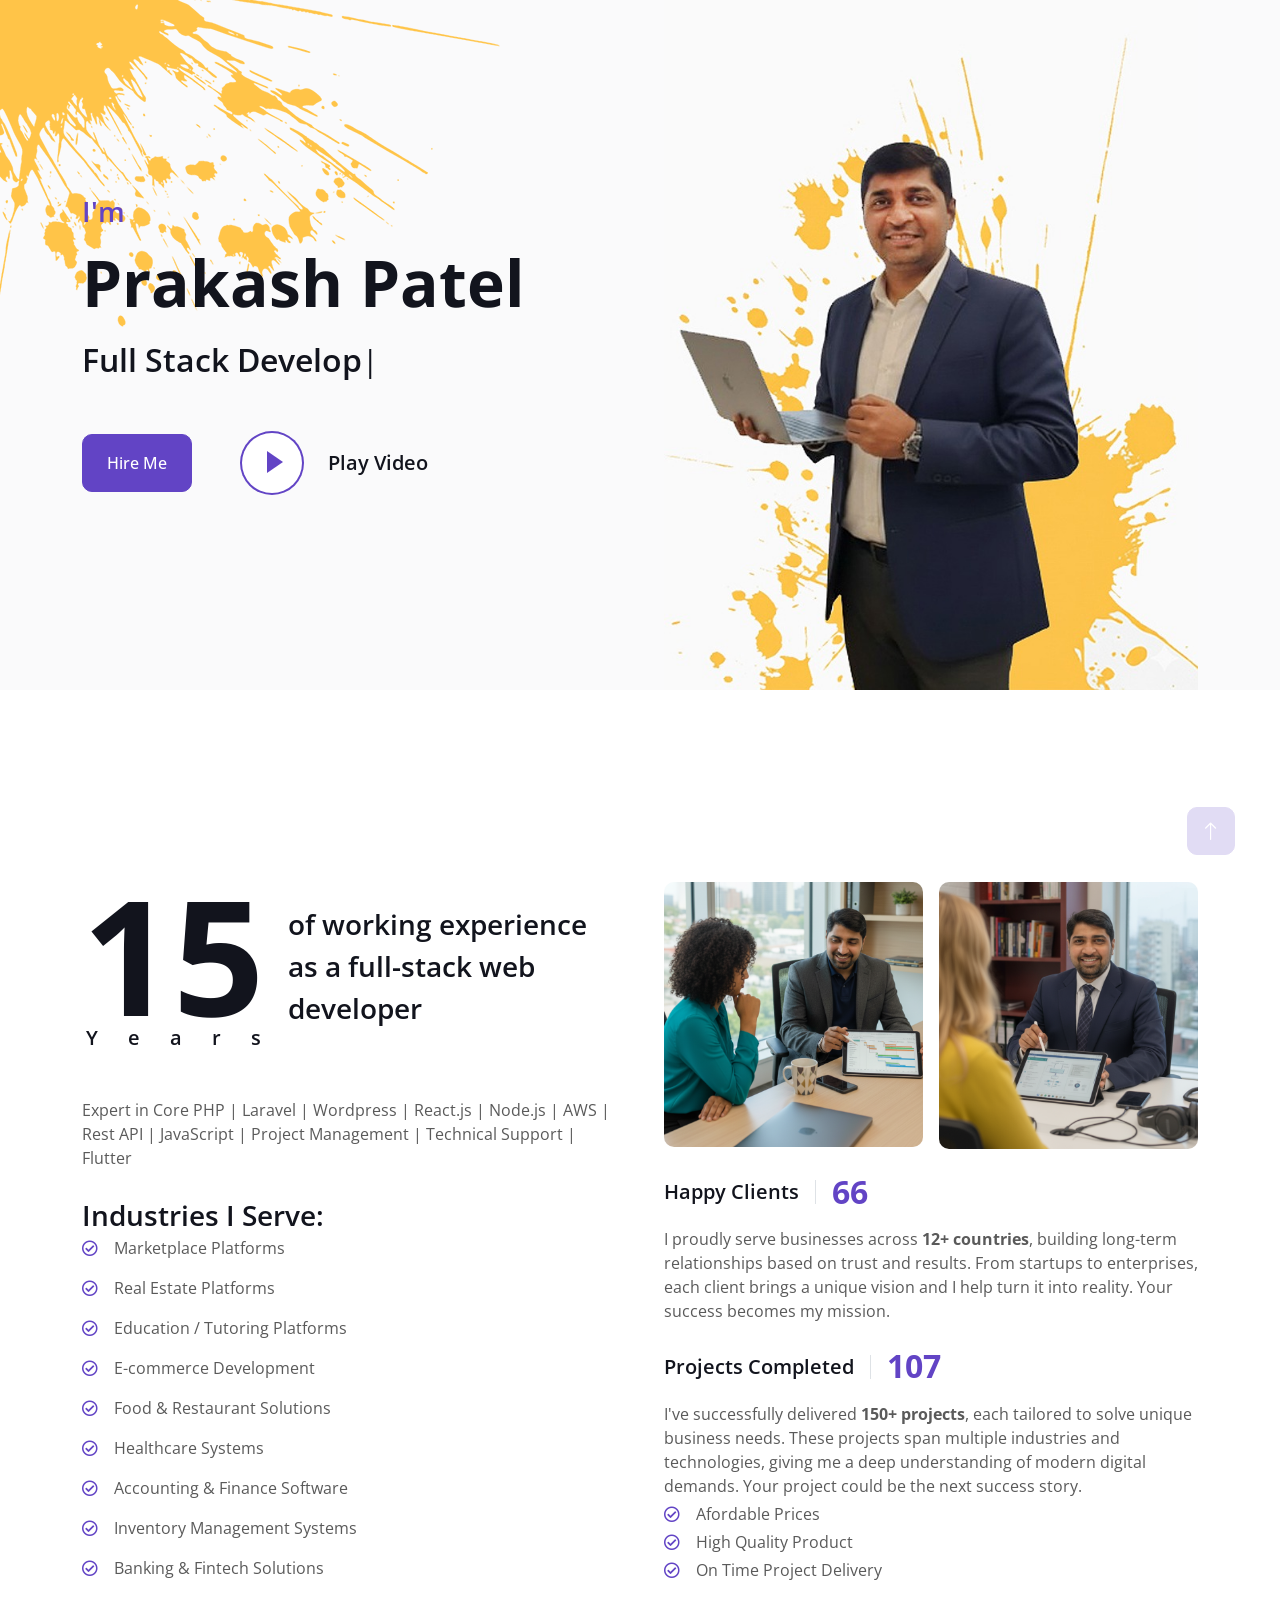
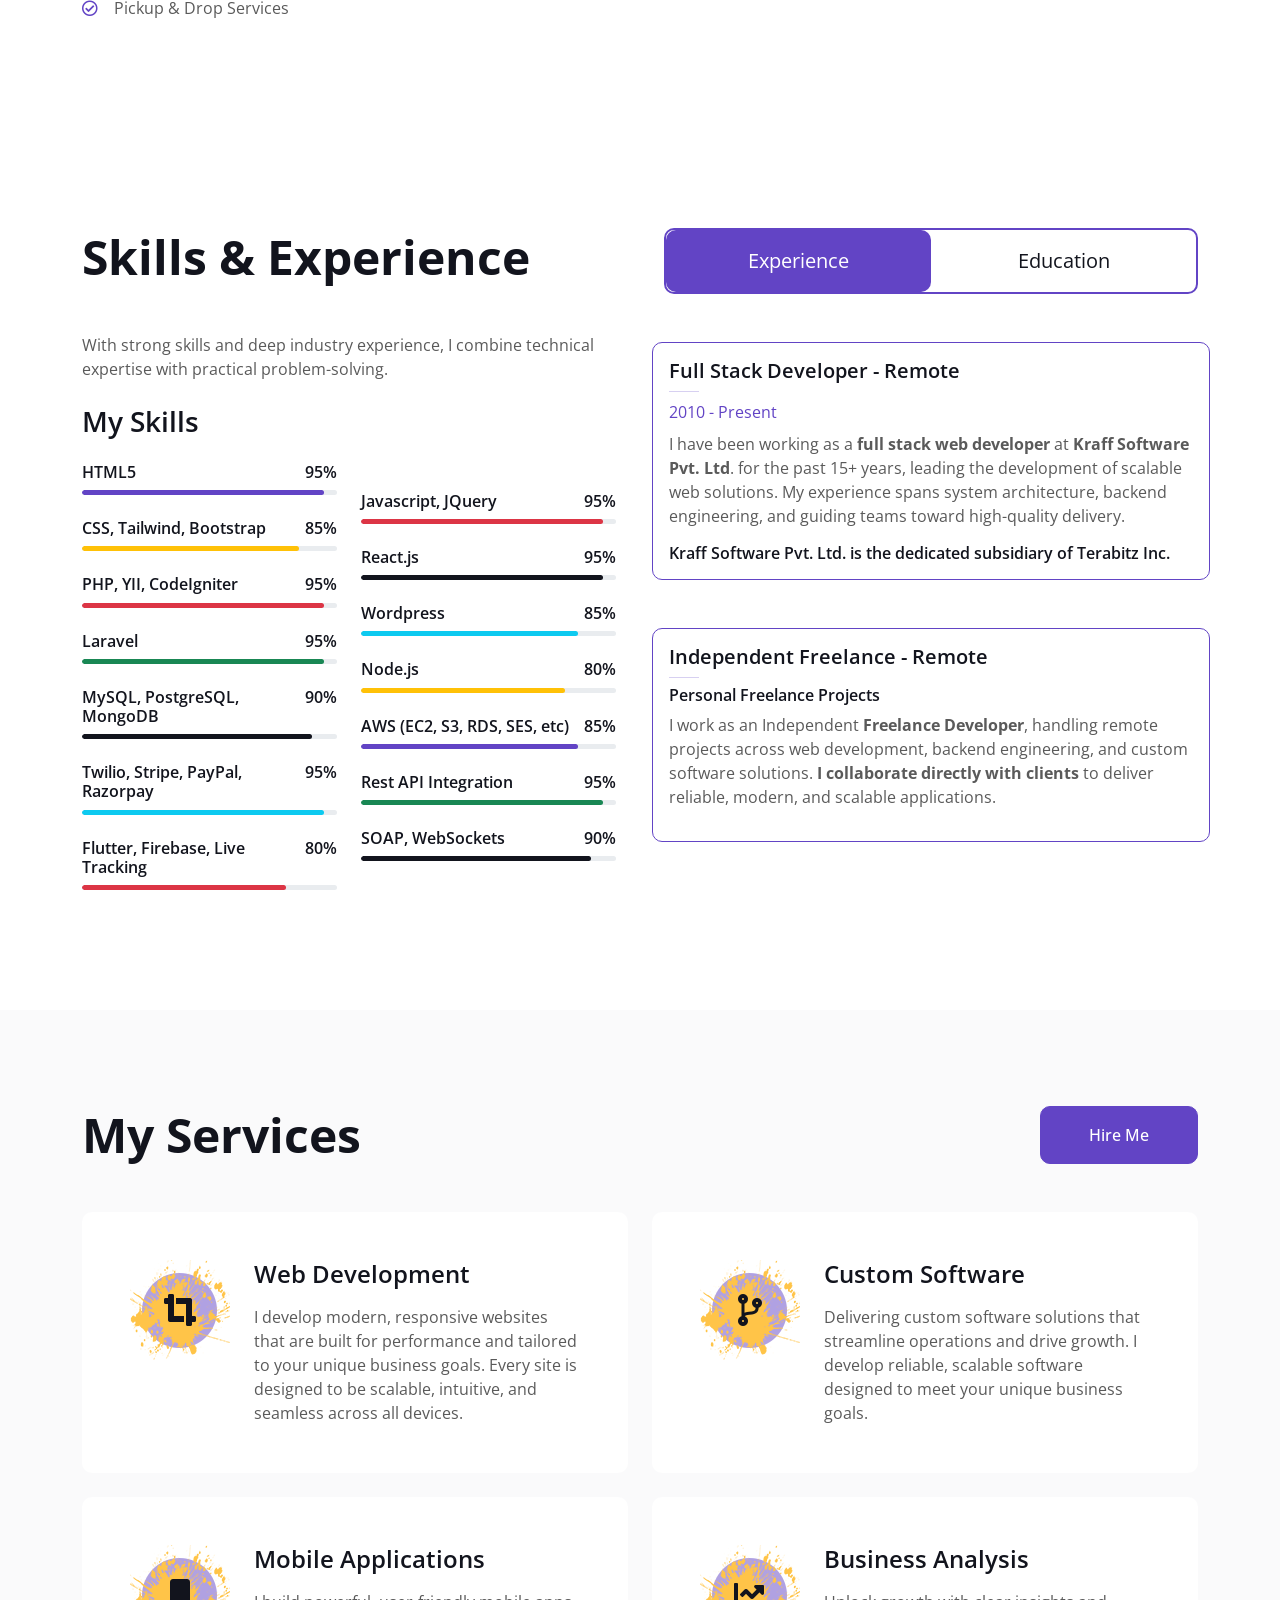
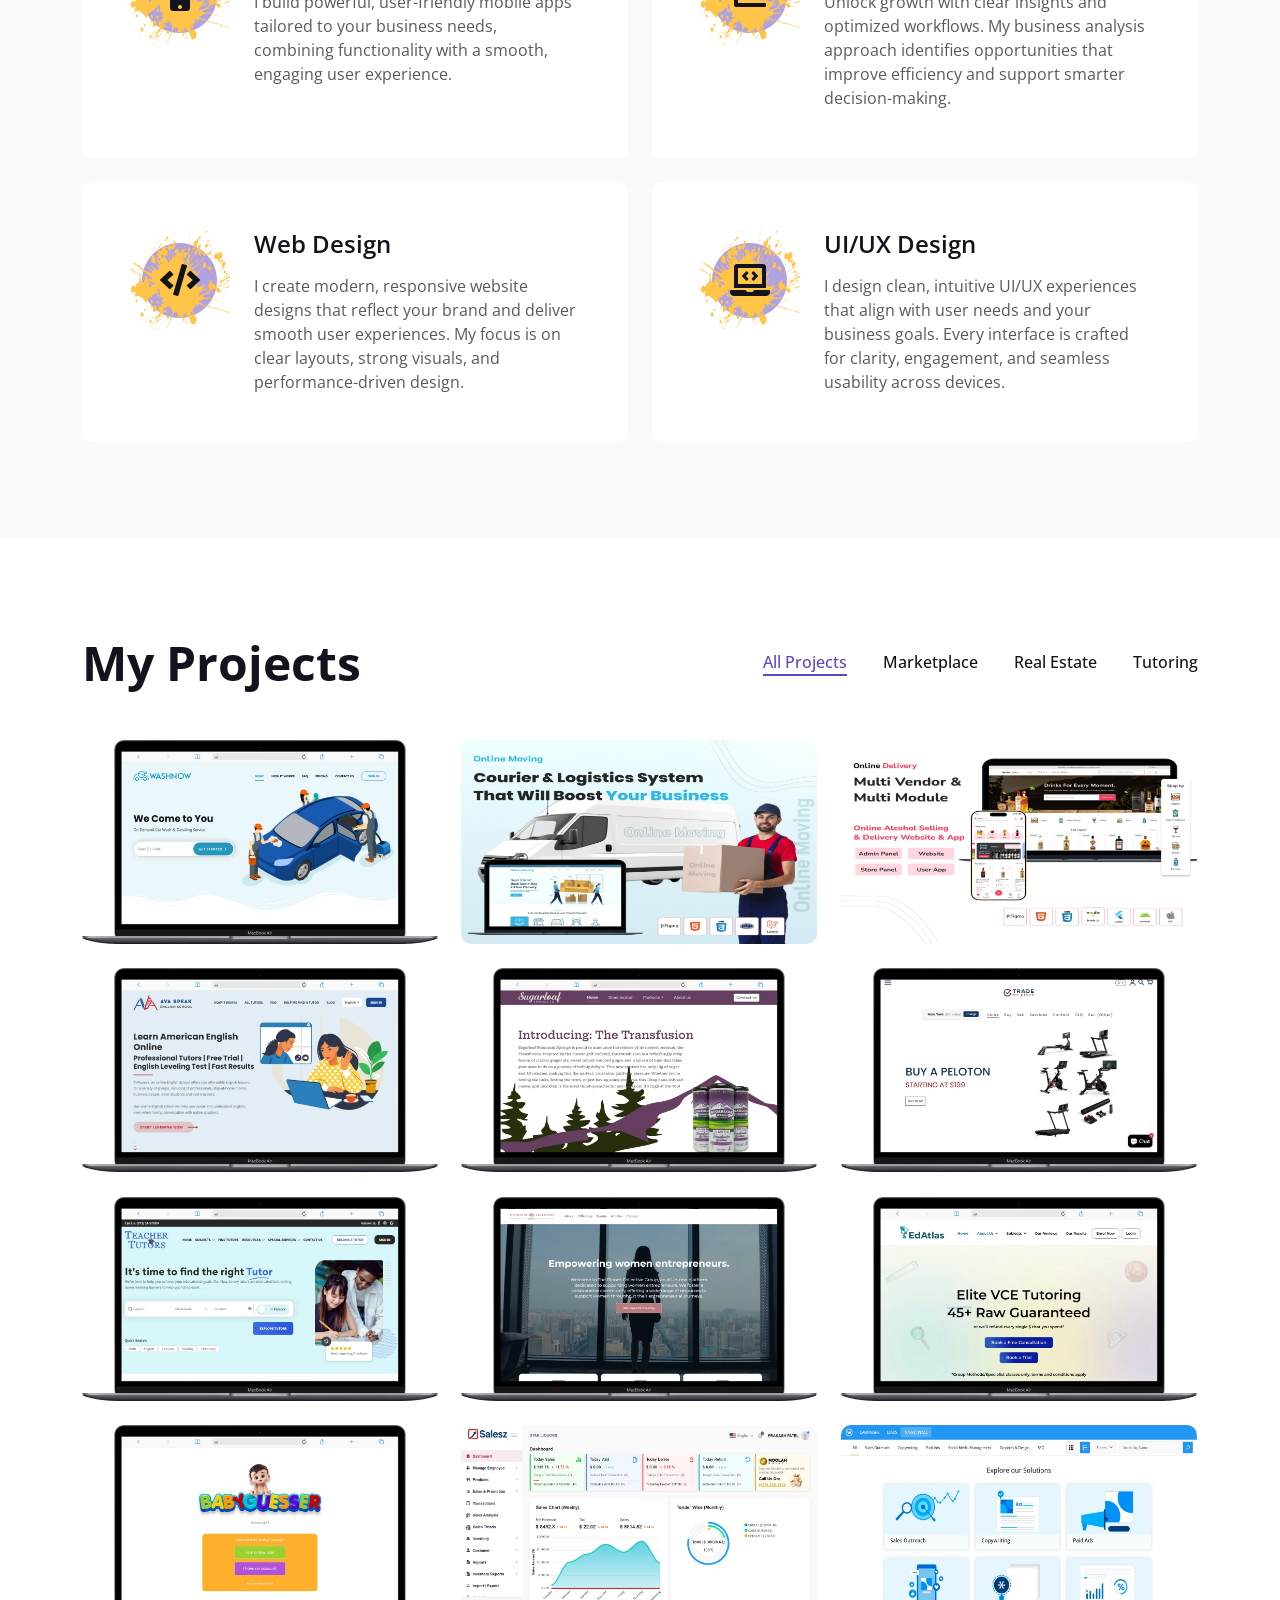
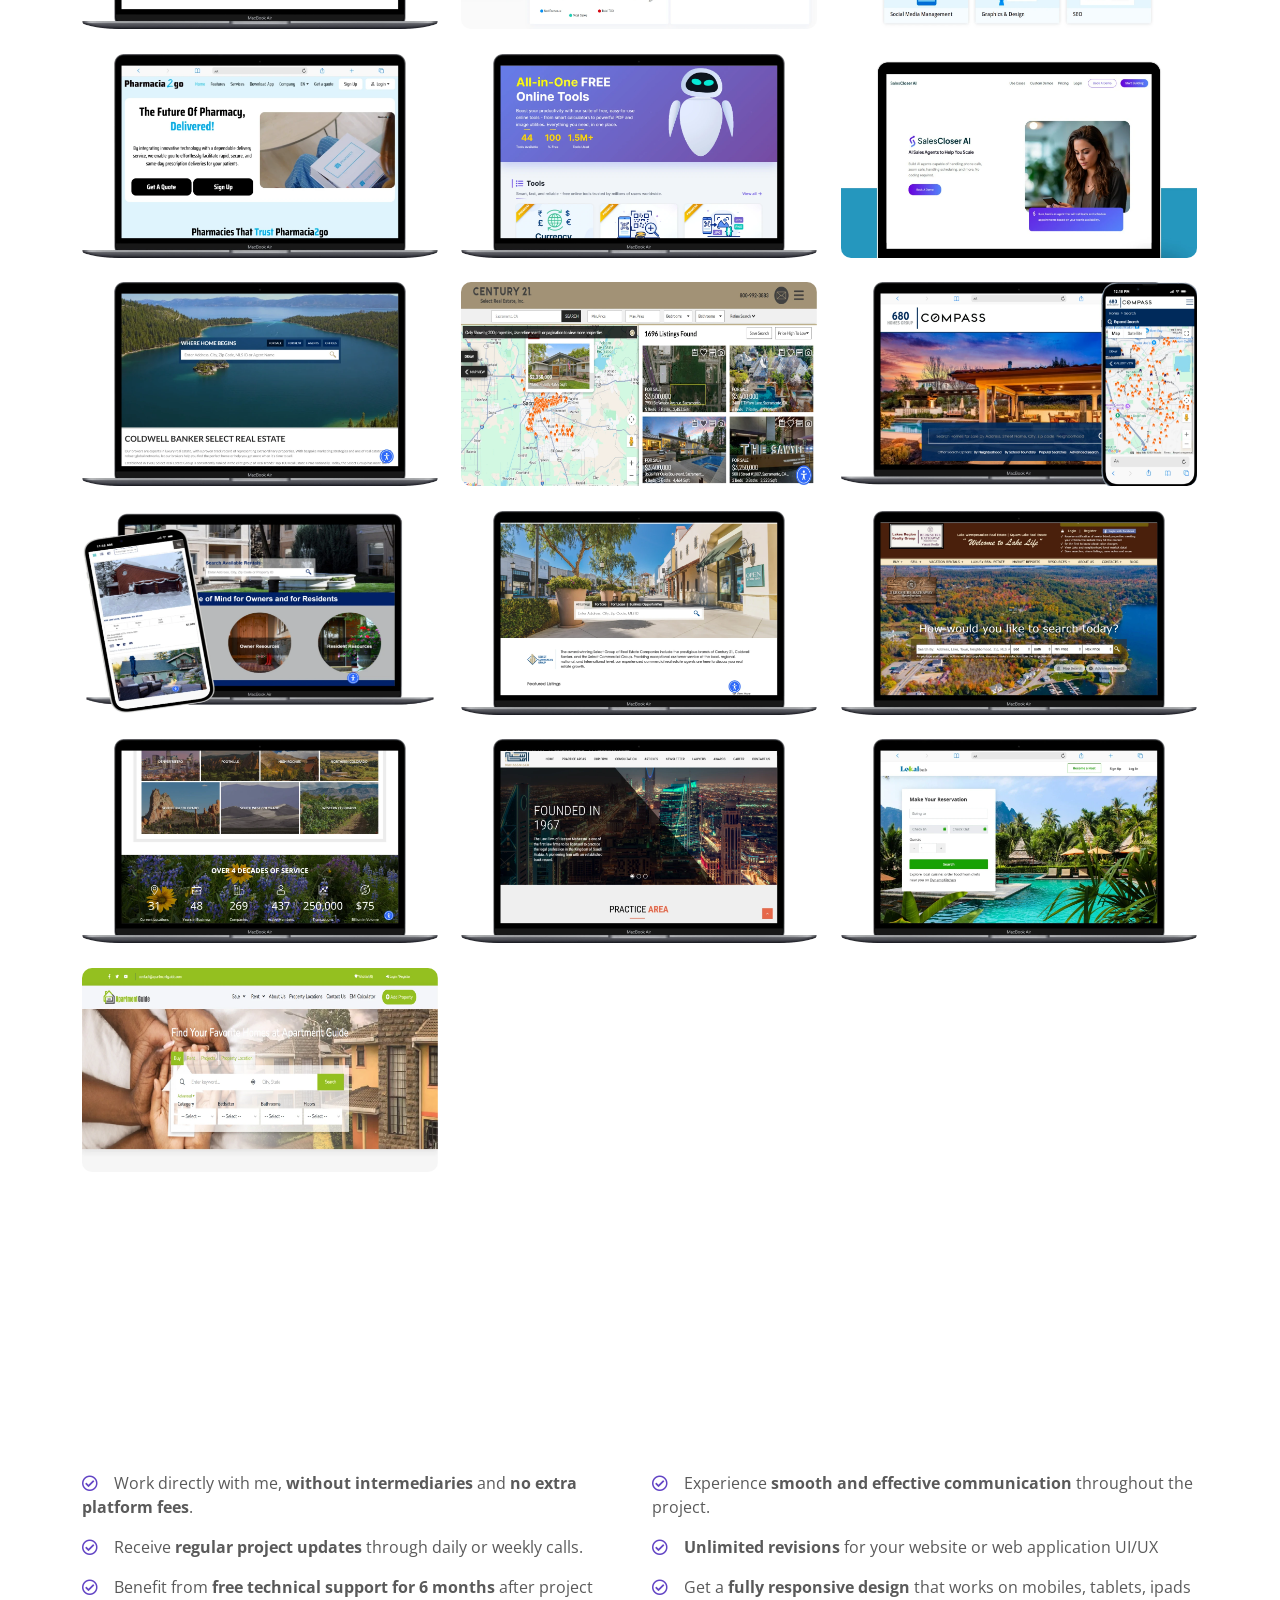
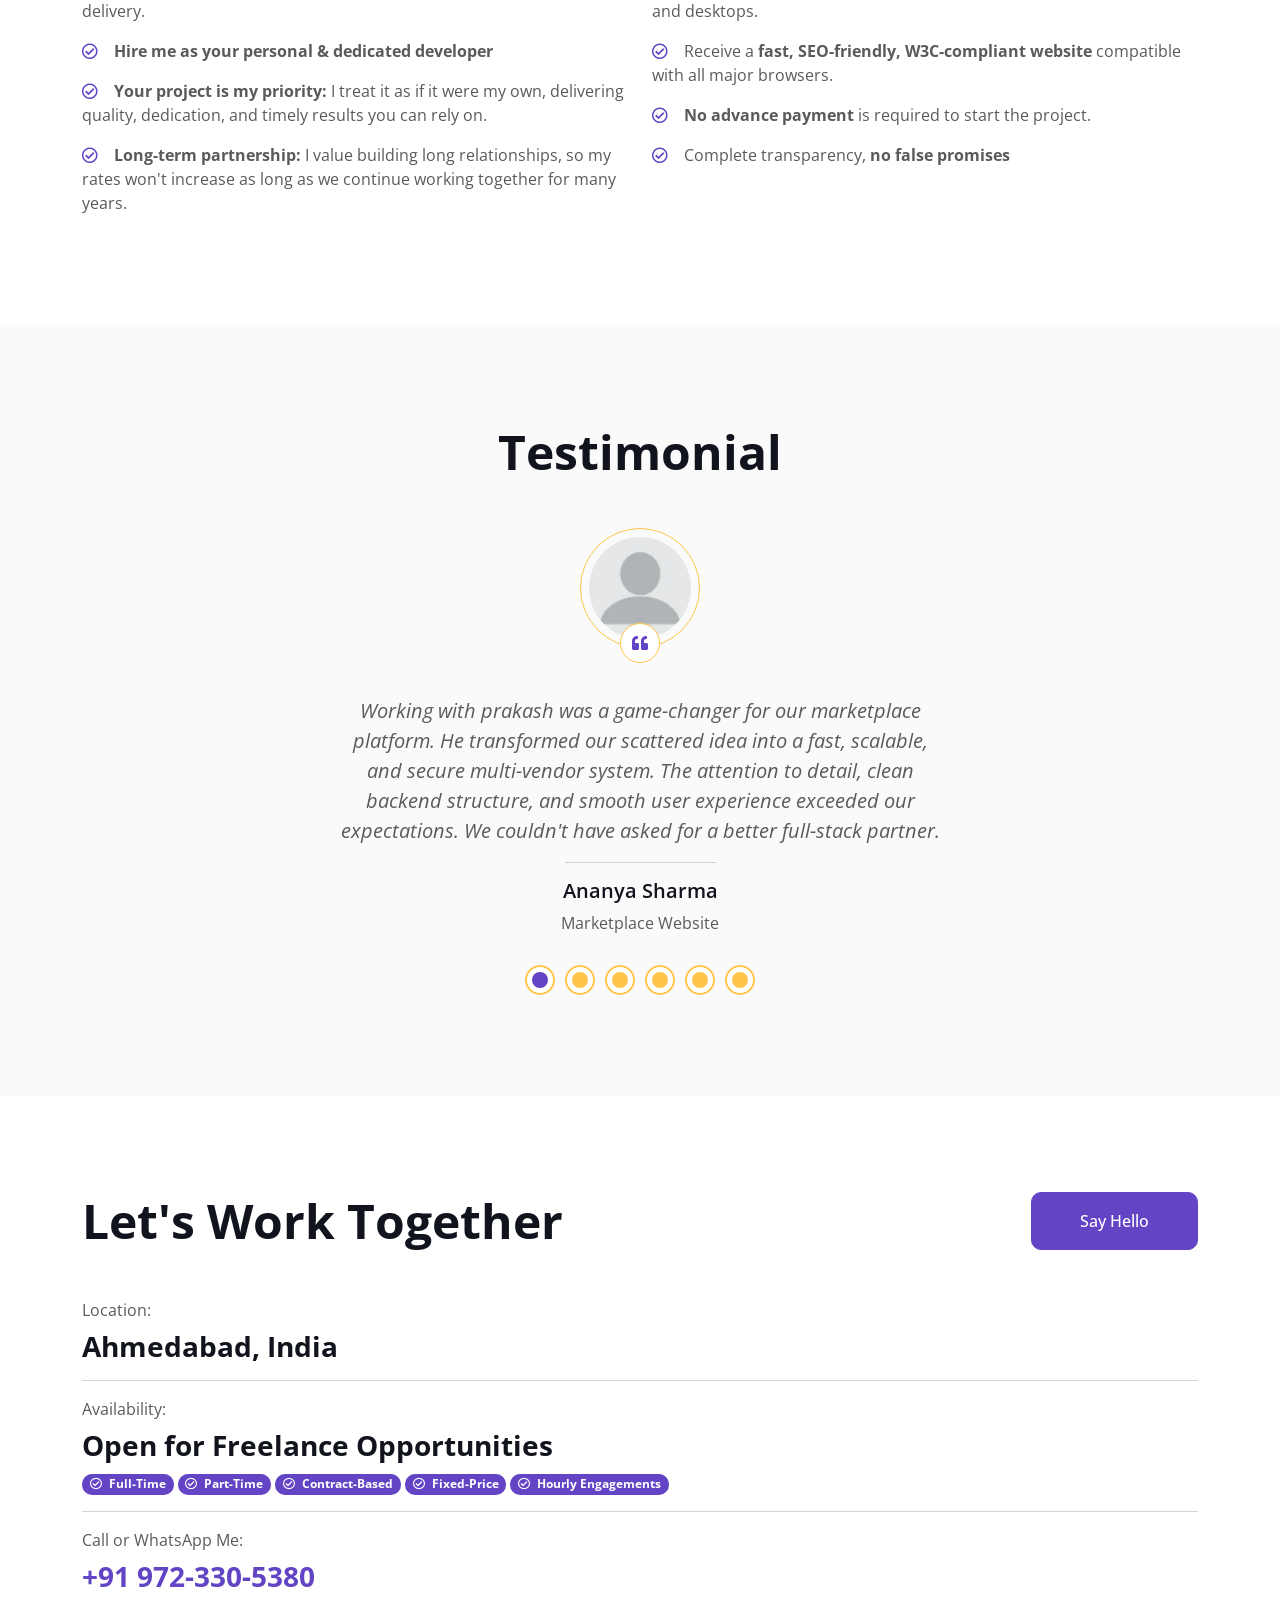
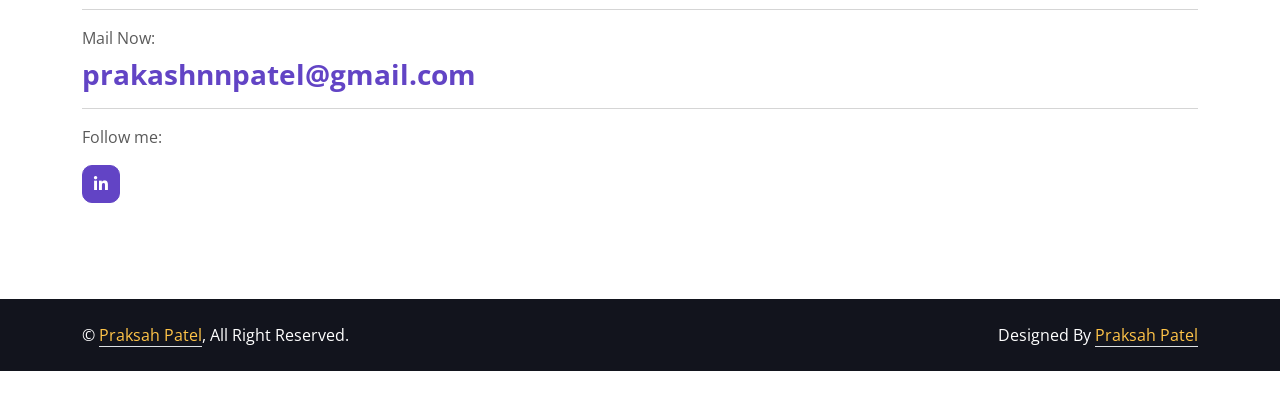
==== commit 2b1590a1: "scroll issue fixed in mobile" ====
--- a/index.html
+++ b/index.html
@@ -129,7 +129,7 @@
                 <div class="col-lg-6 wow fadeInUp" data-wow-delay="0.1s">
                     <div class="d-flex align-items-center mb-5">
                         <div class="years flex-shrink-0 text-center me-4">
-                            <h1 class="display-1 mb-0">15+</h1>
+                            <h1 class="display-1 mb-0">15</h1>
                             <h5 class="mb-0">Years</h5>
                         </div>
                         <h3 class="lh-base mb-0">of working experience as a full-stack web developer</h3>
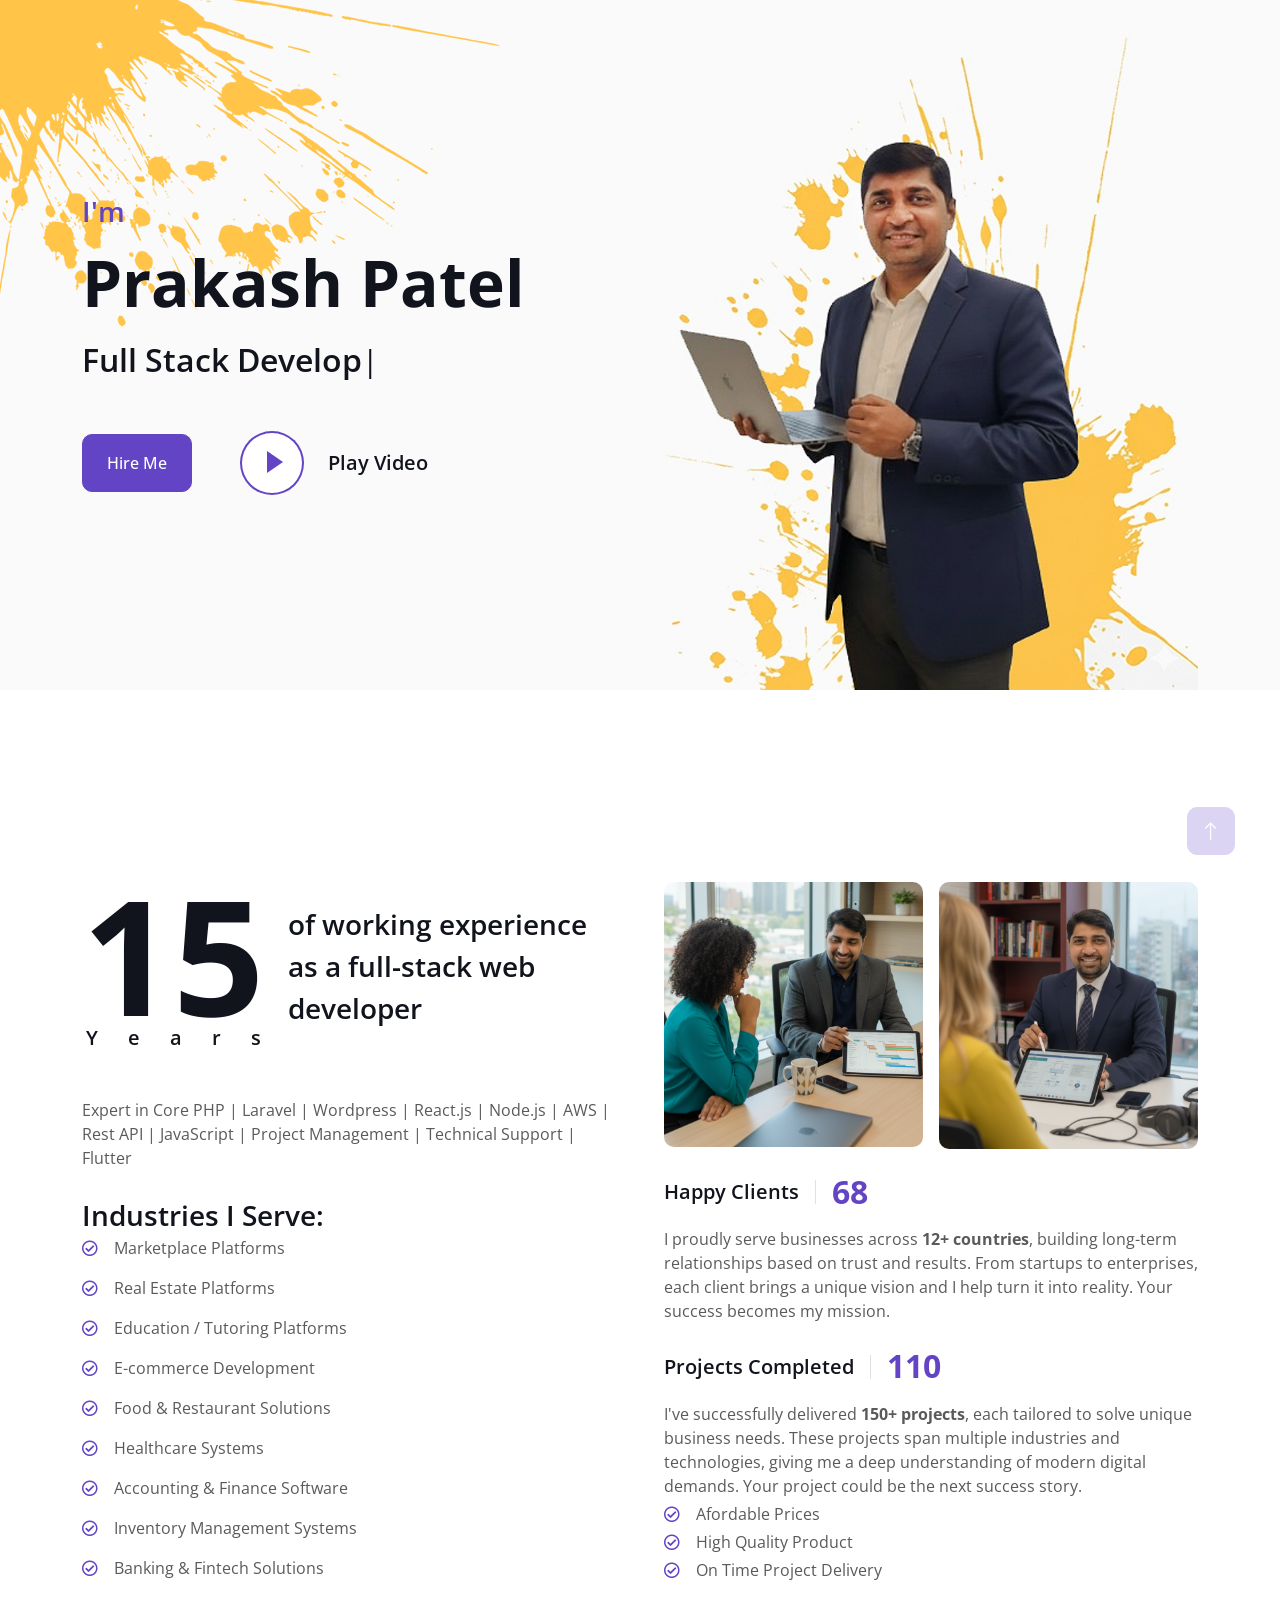
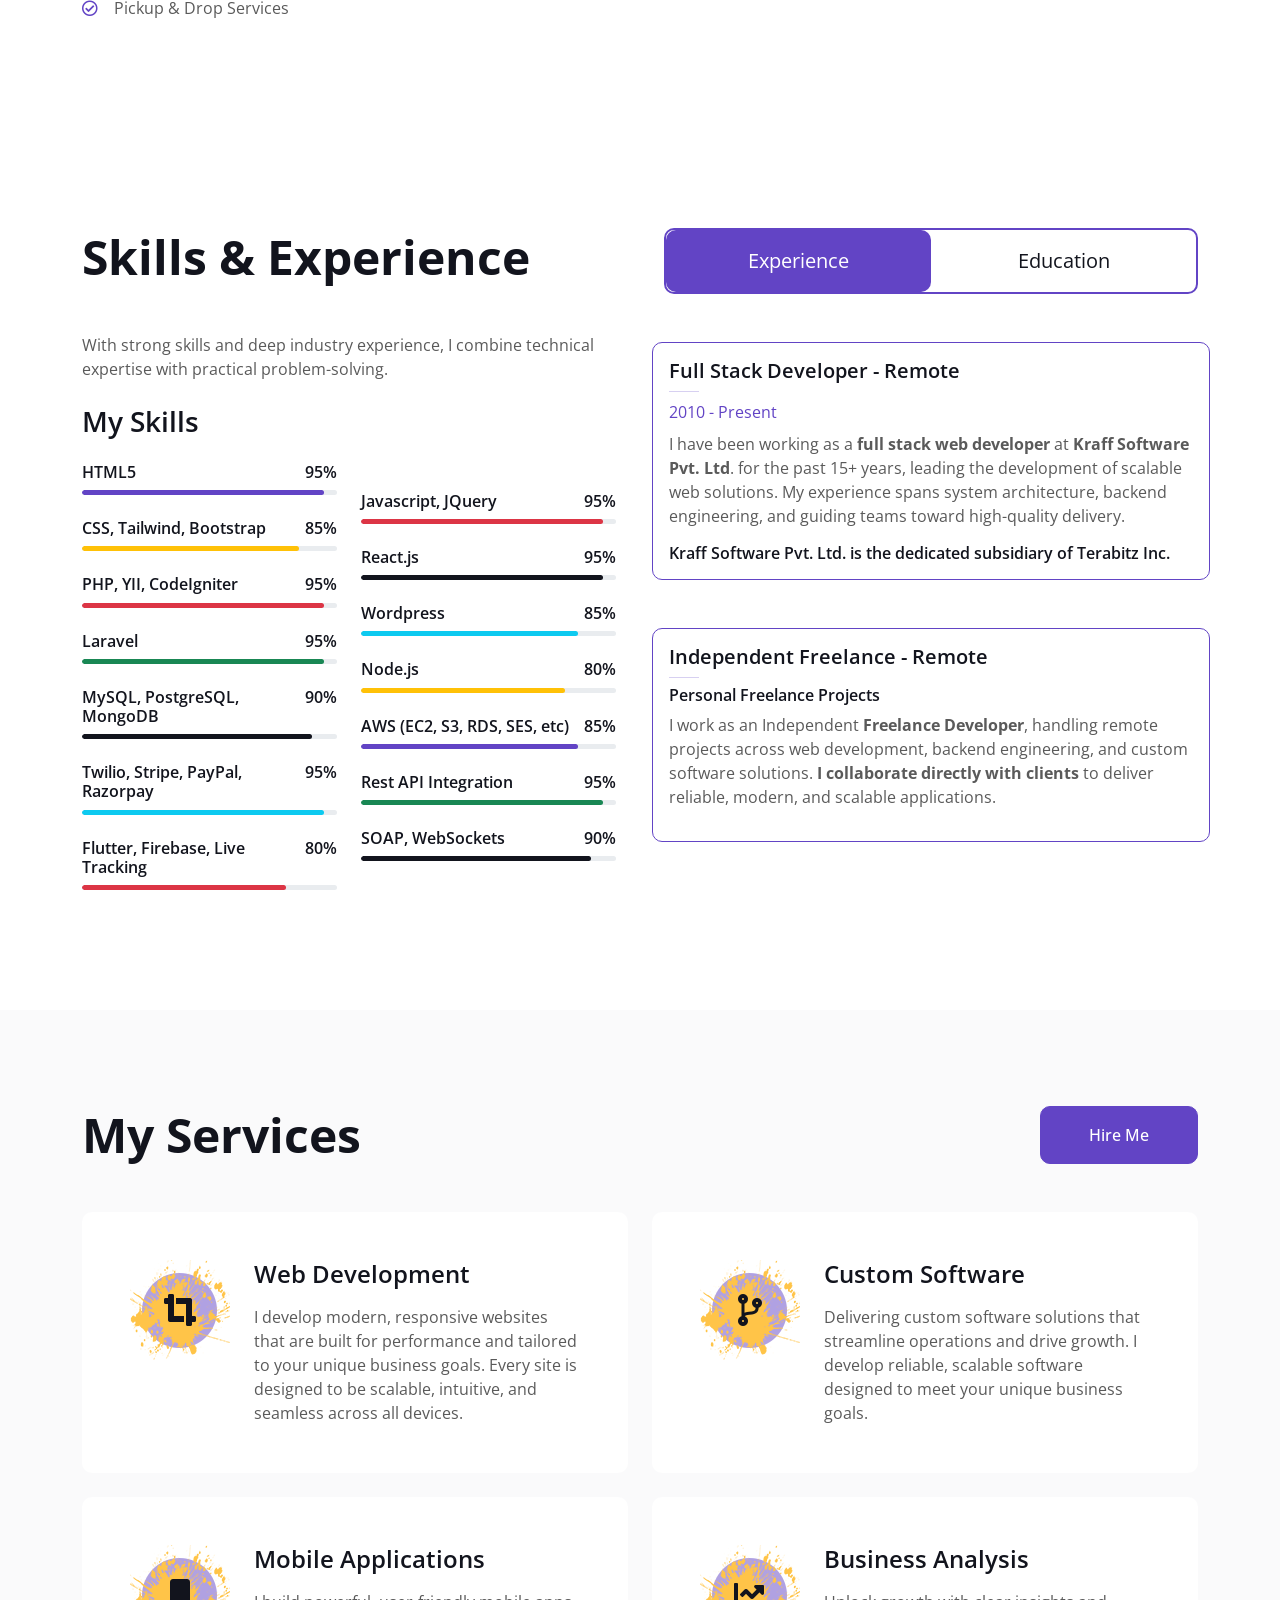
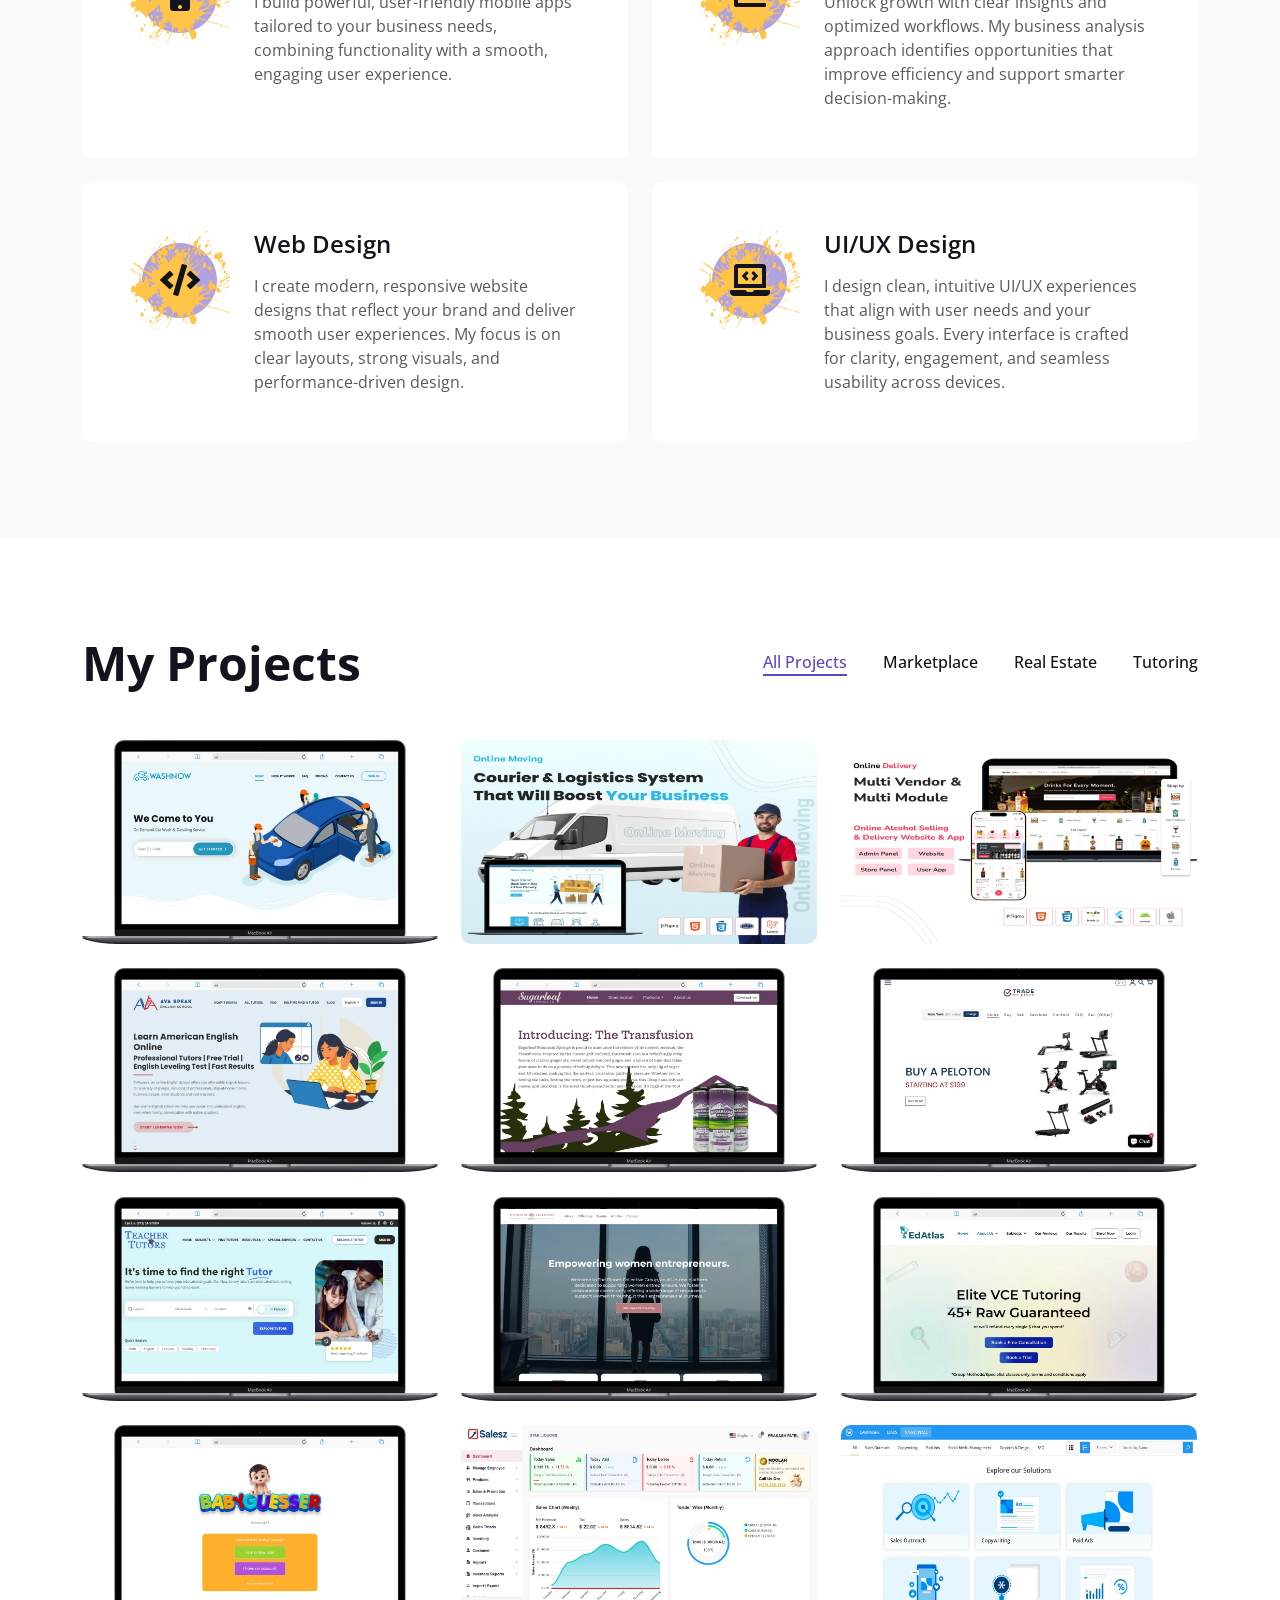
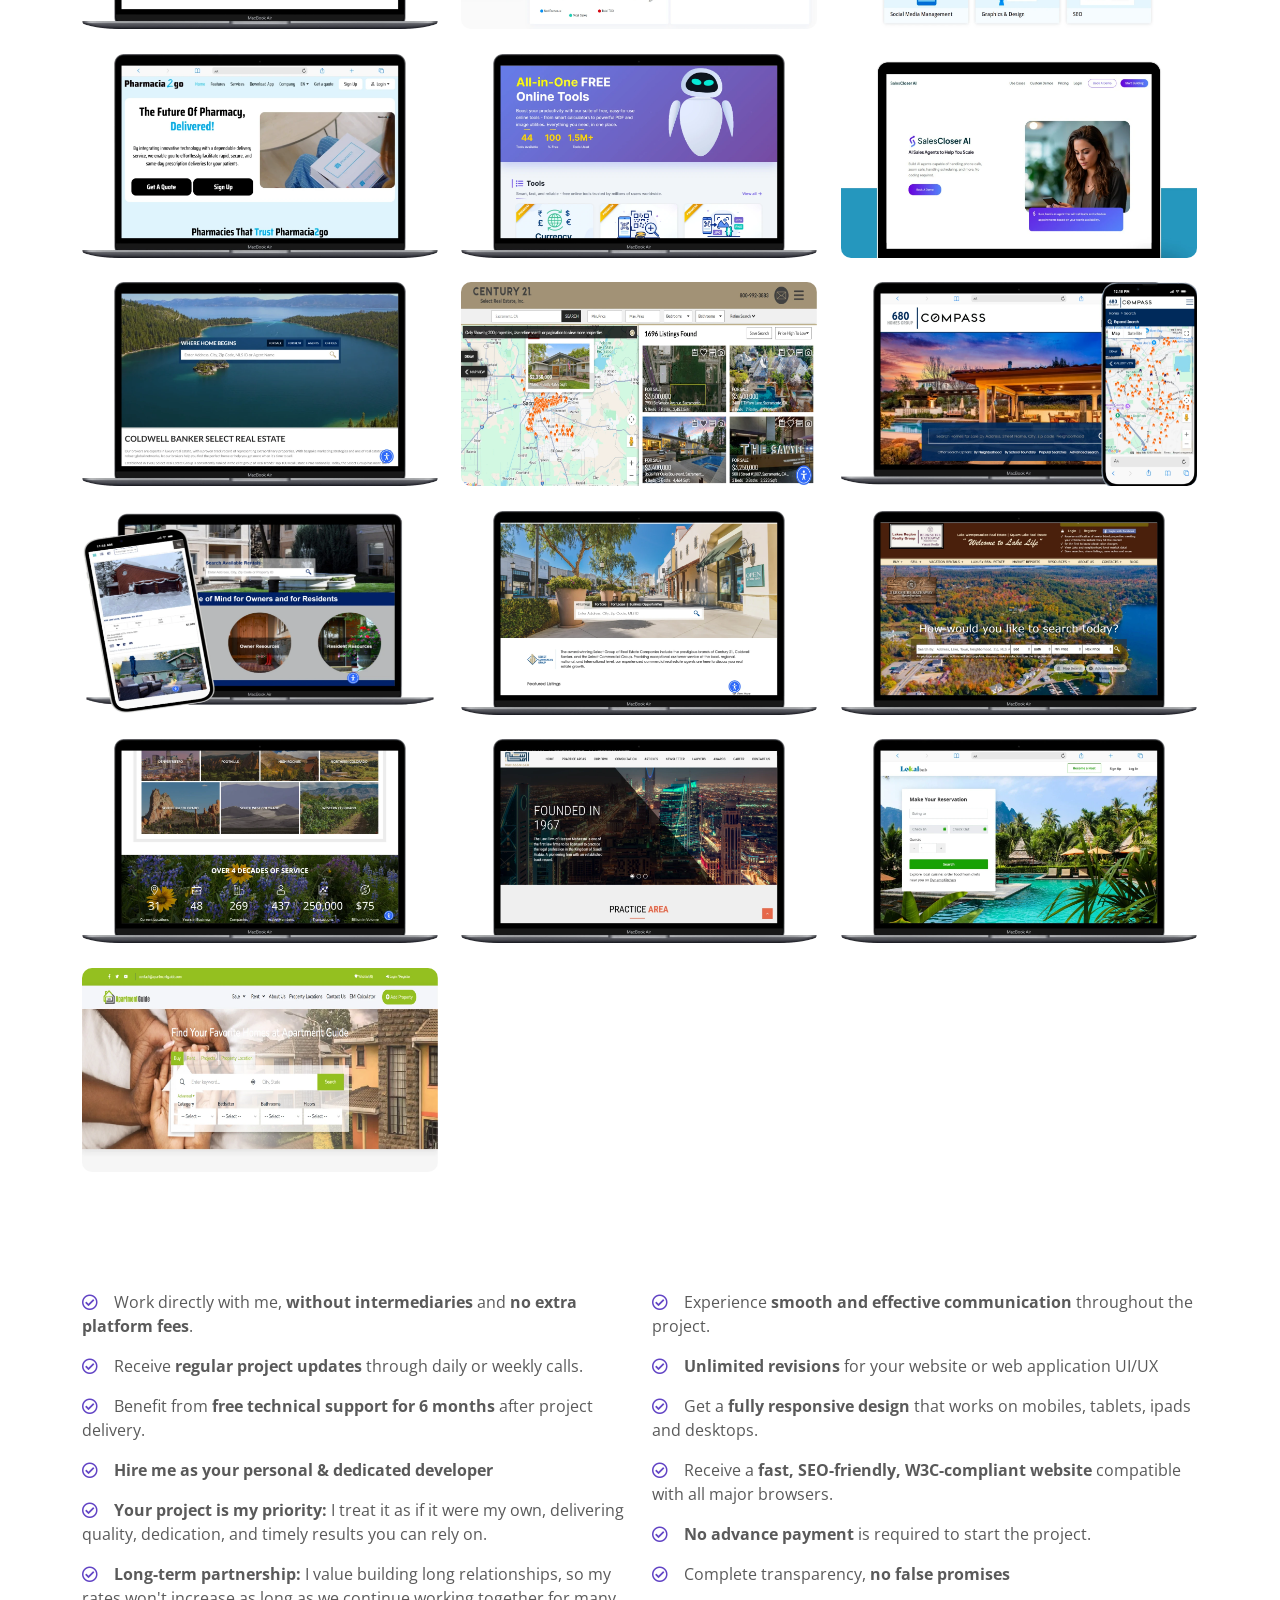
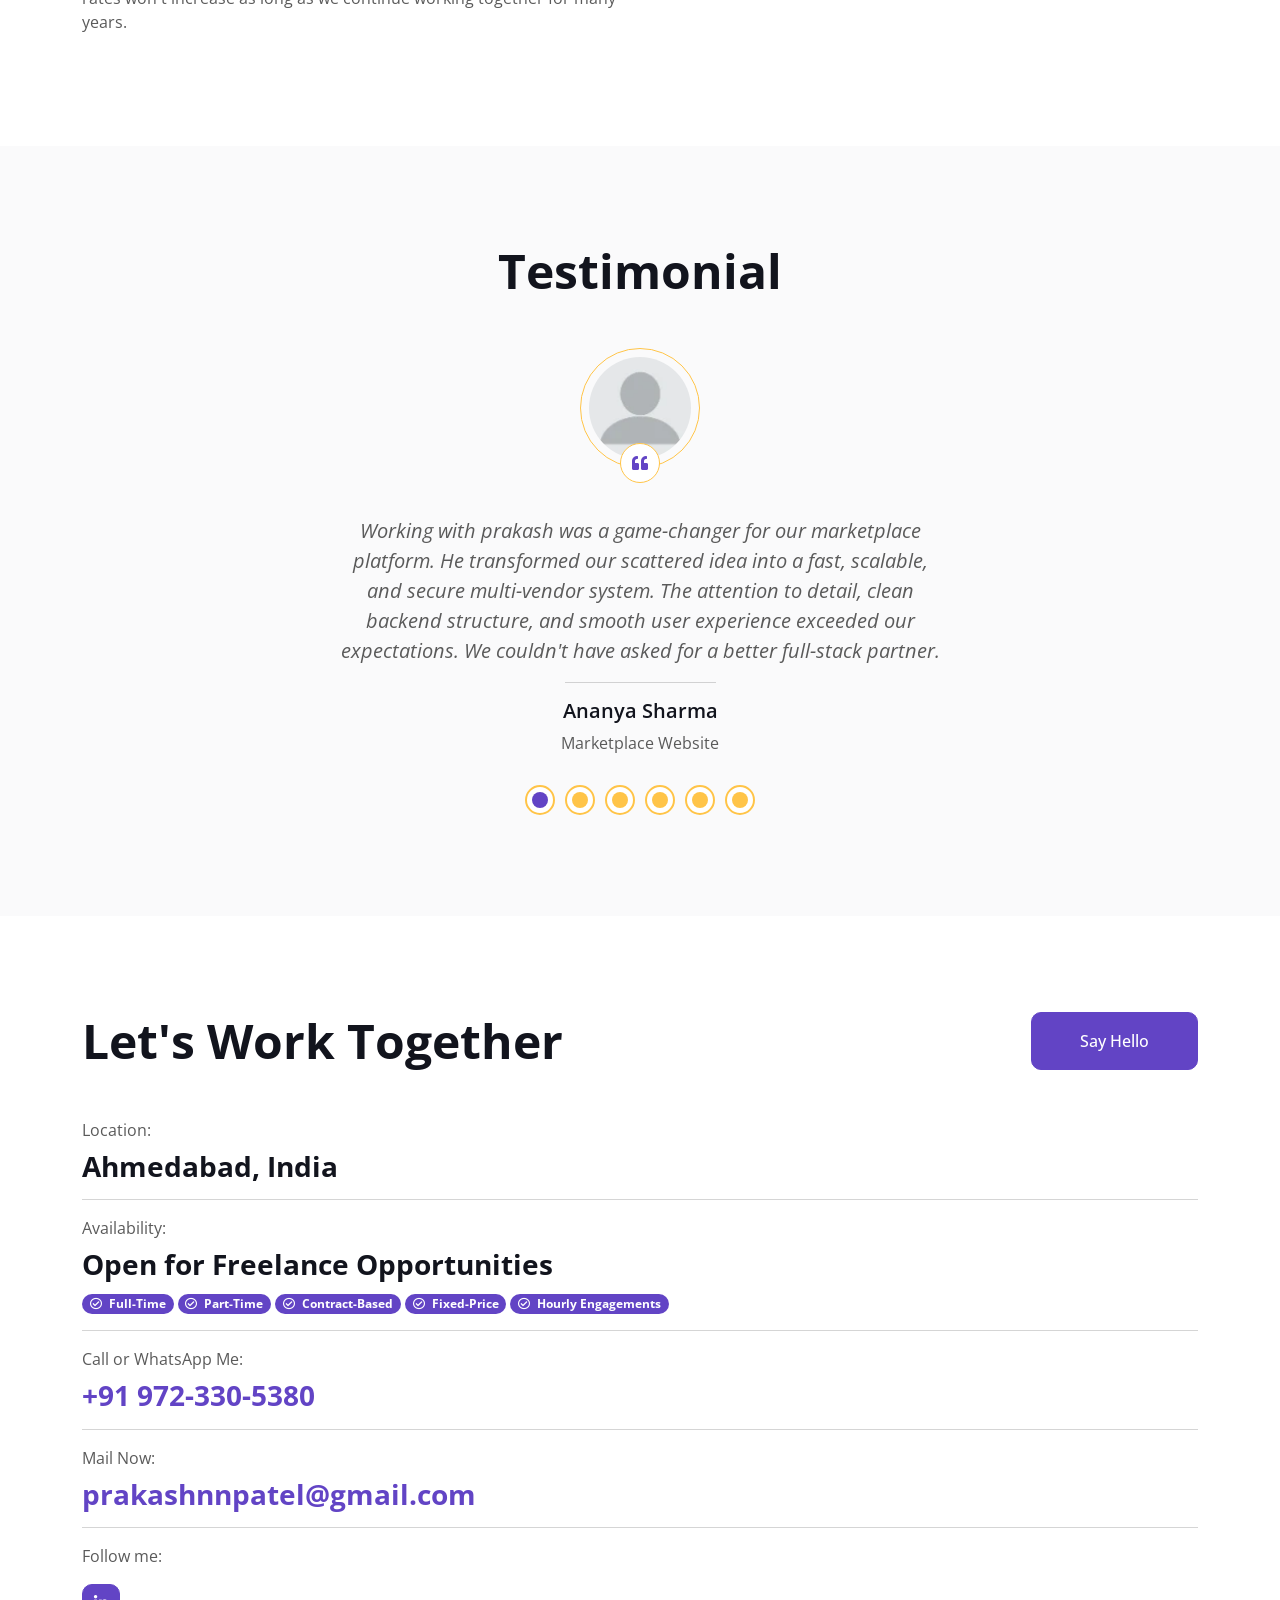
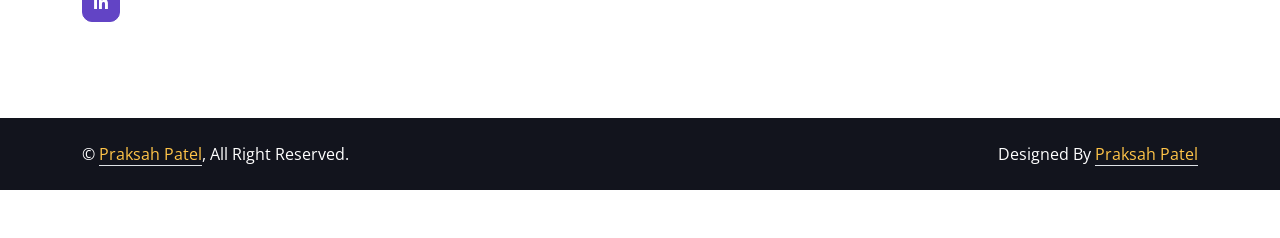
==== commit 6939047d: "Text revised, make it smaller for the mobile screen" ====
--- a/index.html
+++ b/index.html
@@ -597,8 +597,8 @@
                         <img class="img-fluid" src="img/projects/bloom-group.webp" alt="Bloom Group">
                         <div class="portfolio-btn">
                             <div>
-                                <h5 class="hover-title">The Bloom Collective Group</h5>
-                                <p class="hover-text">provides a wide range of academic courses, subscription-based access, and online tutoring services.</p>
+                                <h5 class="hover-title">Bloom Collective Group</h5>
+                                <p class="hover-text">Provides a wide range of academic courses, subscription-based access, and online tutoring services.</p>
                             </div>
                             <div class="portfolio-links">
                                 <a class="btn btn-lg-square btn-outline-secondary border-2 mx-1" href="img/projects/bloom-group.webp" data-lightbox="portfolio" title="View Large"><i class="fa fa-eye"></i></a>
@@ -628,7 +628,7 @@
                         <div class="portfolio-btn">
                             <div>
                                 <h5 class="hover-title">Baby Guesser</h5>
-                                <p class="hover-text">Invite friends and family to guess a baby's appearance based on the parents features. Users can predict traits like eye color, hair color, and other characteristics, making it a fun and engaging way to celebrate upcoming arrivals</p>
+                                <p class="hover-text">Invite friends and family to guess a baby's appearance based on the parents features. making it a fun and engaging way to celebrate upcoming arrivals.</p>
                             </div>
                             <div class="portfolio-links">
                                 <a class="btn btn-lg-square btn-outline-secondary border-2 mx-1" href="img/projects/baby-guesser.webp" data-lightbox="portfolio" title="View Large"><i class="fa fa-eye"></i></a>
@@ -778,7 +778,7 @@
                         <div class="portfolio-btn">
                             <div>
                                 <h5 class="hover-title">Commercial Real Estate</h5>
-                                <p class="hover-text">Providing service at the local, regional, national, and international level, experienced commercial real estate</p>
+                                <p class="hover-text">Providing service at the regional, national, and international level, experienced commercial real estate</p>
                             </div>
                             <div class="portfolio-links">
                                 <a class="btn btn-lg-square btn-outline-secondary border-2 mx-1" href="img/projects/cb-commercial.webp" data-lightbox="portfolio" title="View Large"><i class="fa fa-eye"></i></a>
@@ -793,7 +793,7 @@
                         <div class="portfolio-btn">
                             <div>
                                 <h5 class="hover-title">Residential Real Estate</h5>
-                                <p class="hover-text">IDX Integrated, CRM, Marketing, Polygon Search, Email Alert, Open House, Agents' Websites</p>
+                                <p class="hover-text">IDX Integrated, CRM, Marketing, Polygon Search, Email Alert, Agents Websites</p>
                             </div>
                             <div class="portfolio-links">
                                 <a class="btn btn-lg-square btn-outline-secondary border-2 mx-1" href="img/projects/lakesregion.webp" data-lightbox="portfolio" title="View Large"><i class="fa fa-eye"></i></a>
@@ -823,7 +823,7 @@
                         <div class="portfolio-btn">
                             <div>
                                 <h5 class="hover-title">International Law Firm</h5>
-                                <p class="hover-text">The Law Firm of Hassan Mahassni is one of the first law firms to be licensed to practice the legal profession in the Kingdom of Saudi Arabia.</p>
+                                <p class="hover-text">The International Law Firm in the Kingdom of Saudi Arabia.</p>
                             </div>
                             <div class="portfolio-links">
                                 <a class="btn btn-lg-square btn-outline-secondary border-2 mx-1" href="img/projects/mahassni.webp" data-lightbox="portfolio" title="View Large"><i class="fa fa-eye"></i></a>
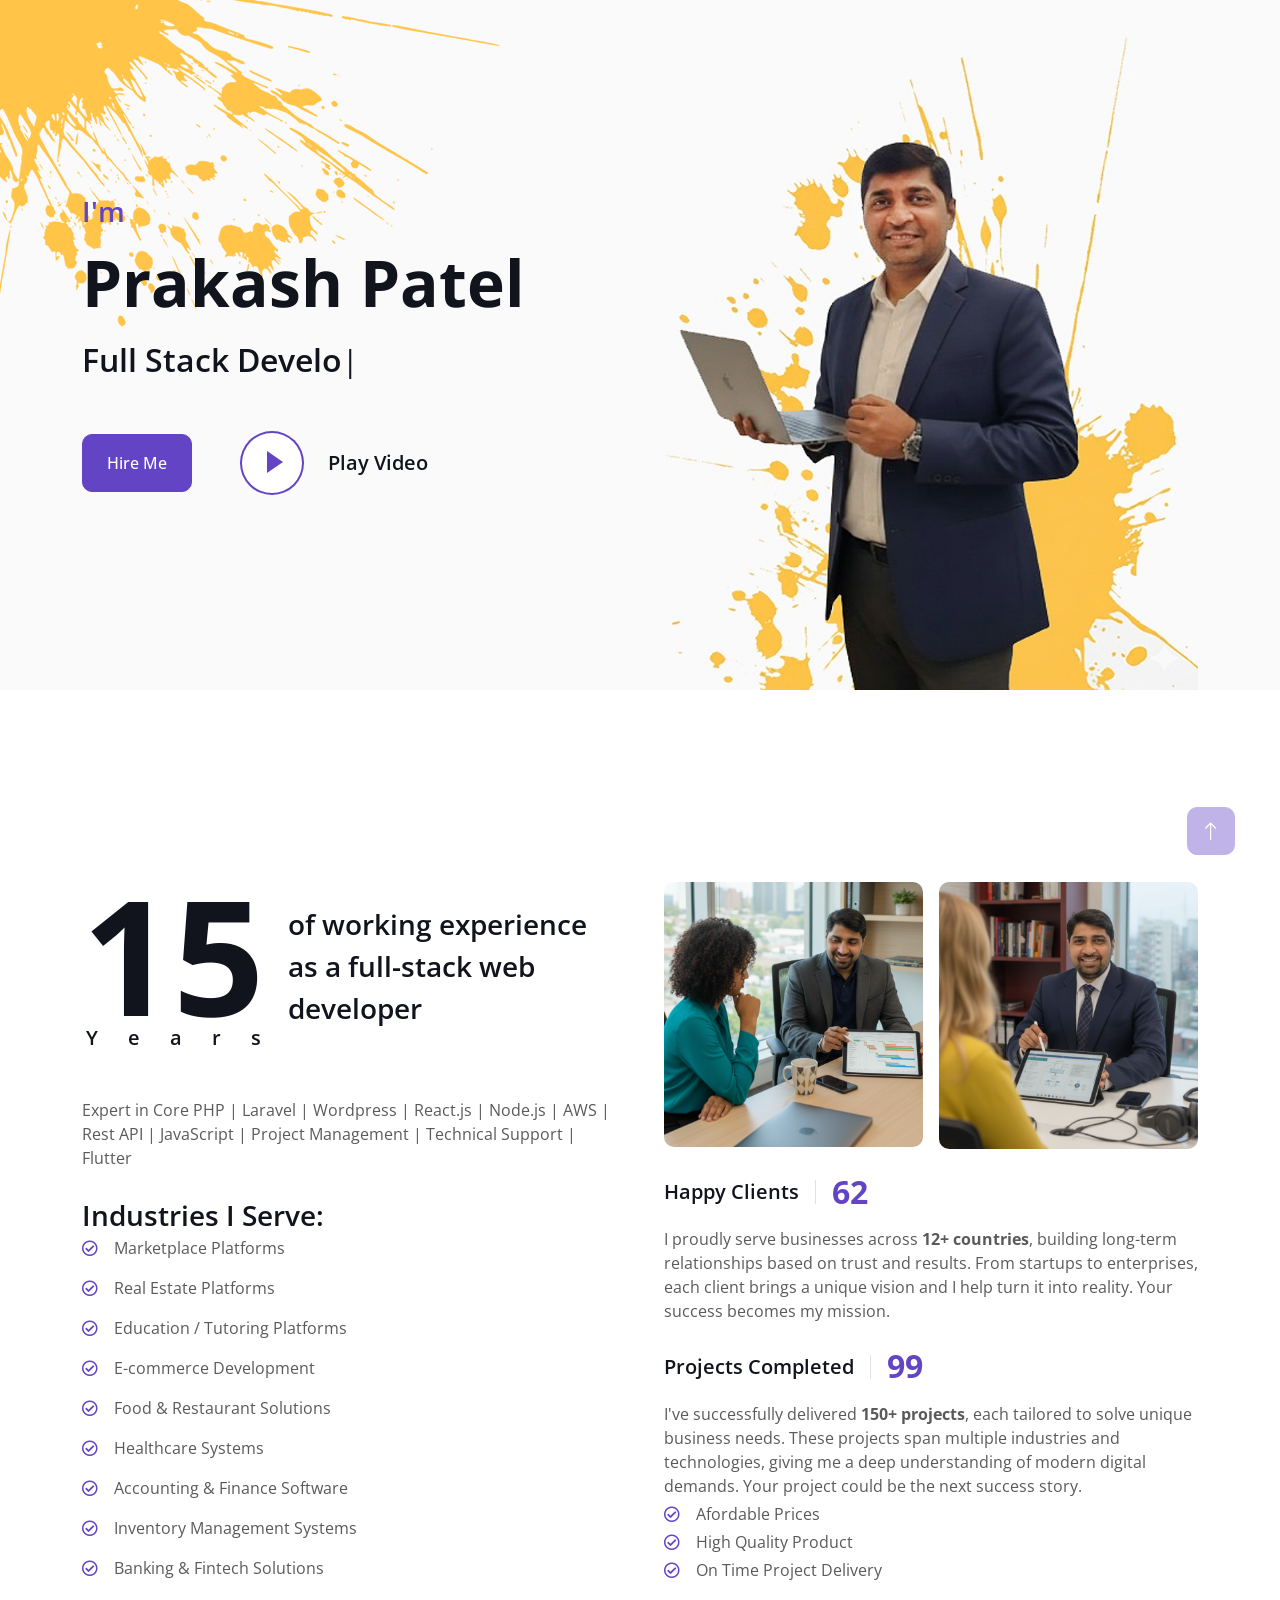
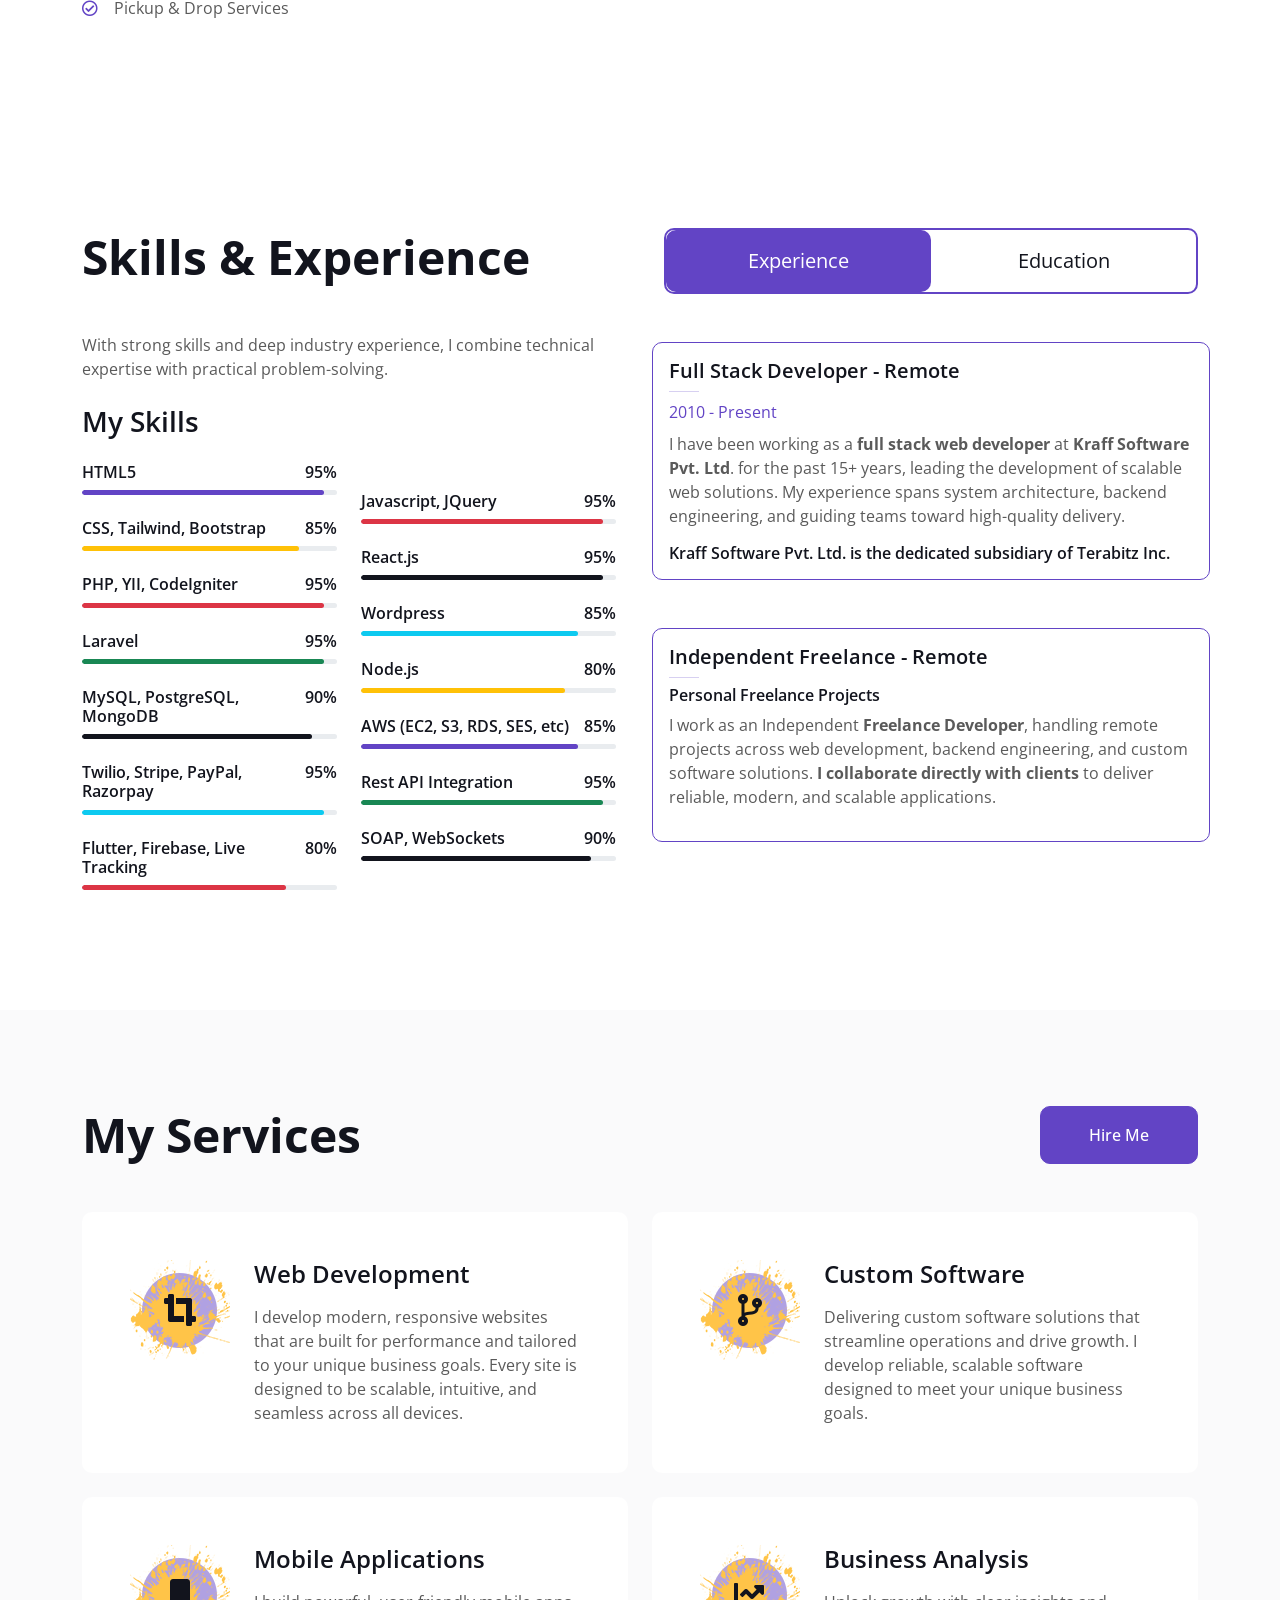
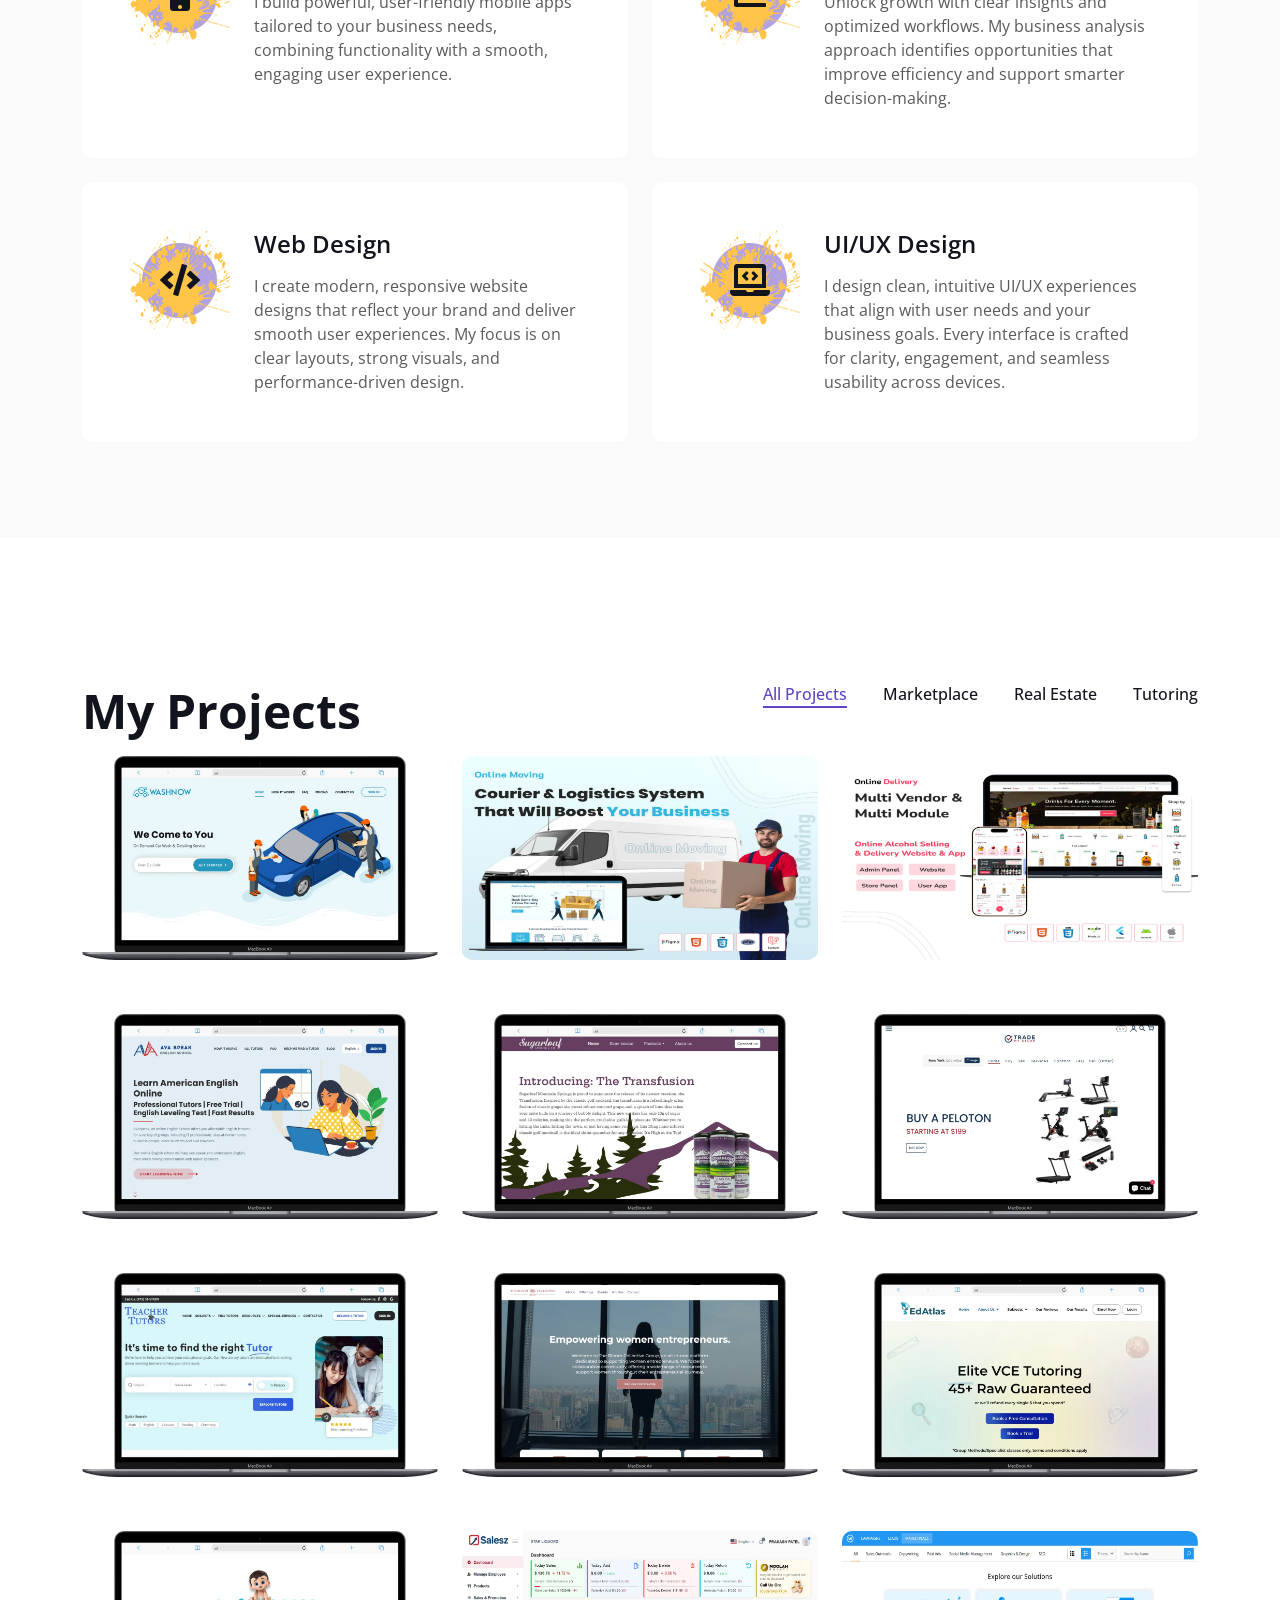
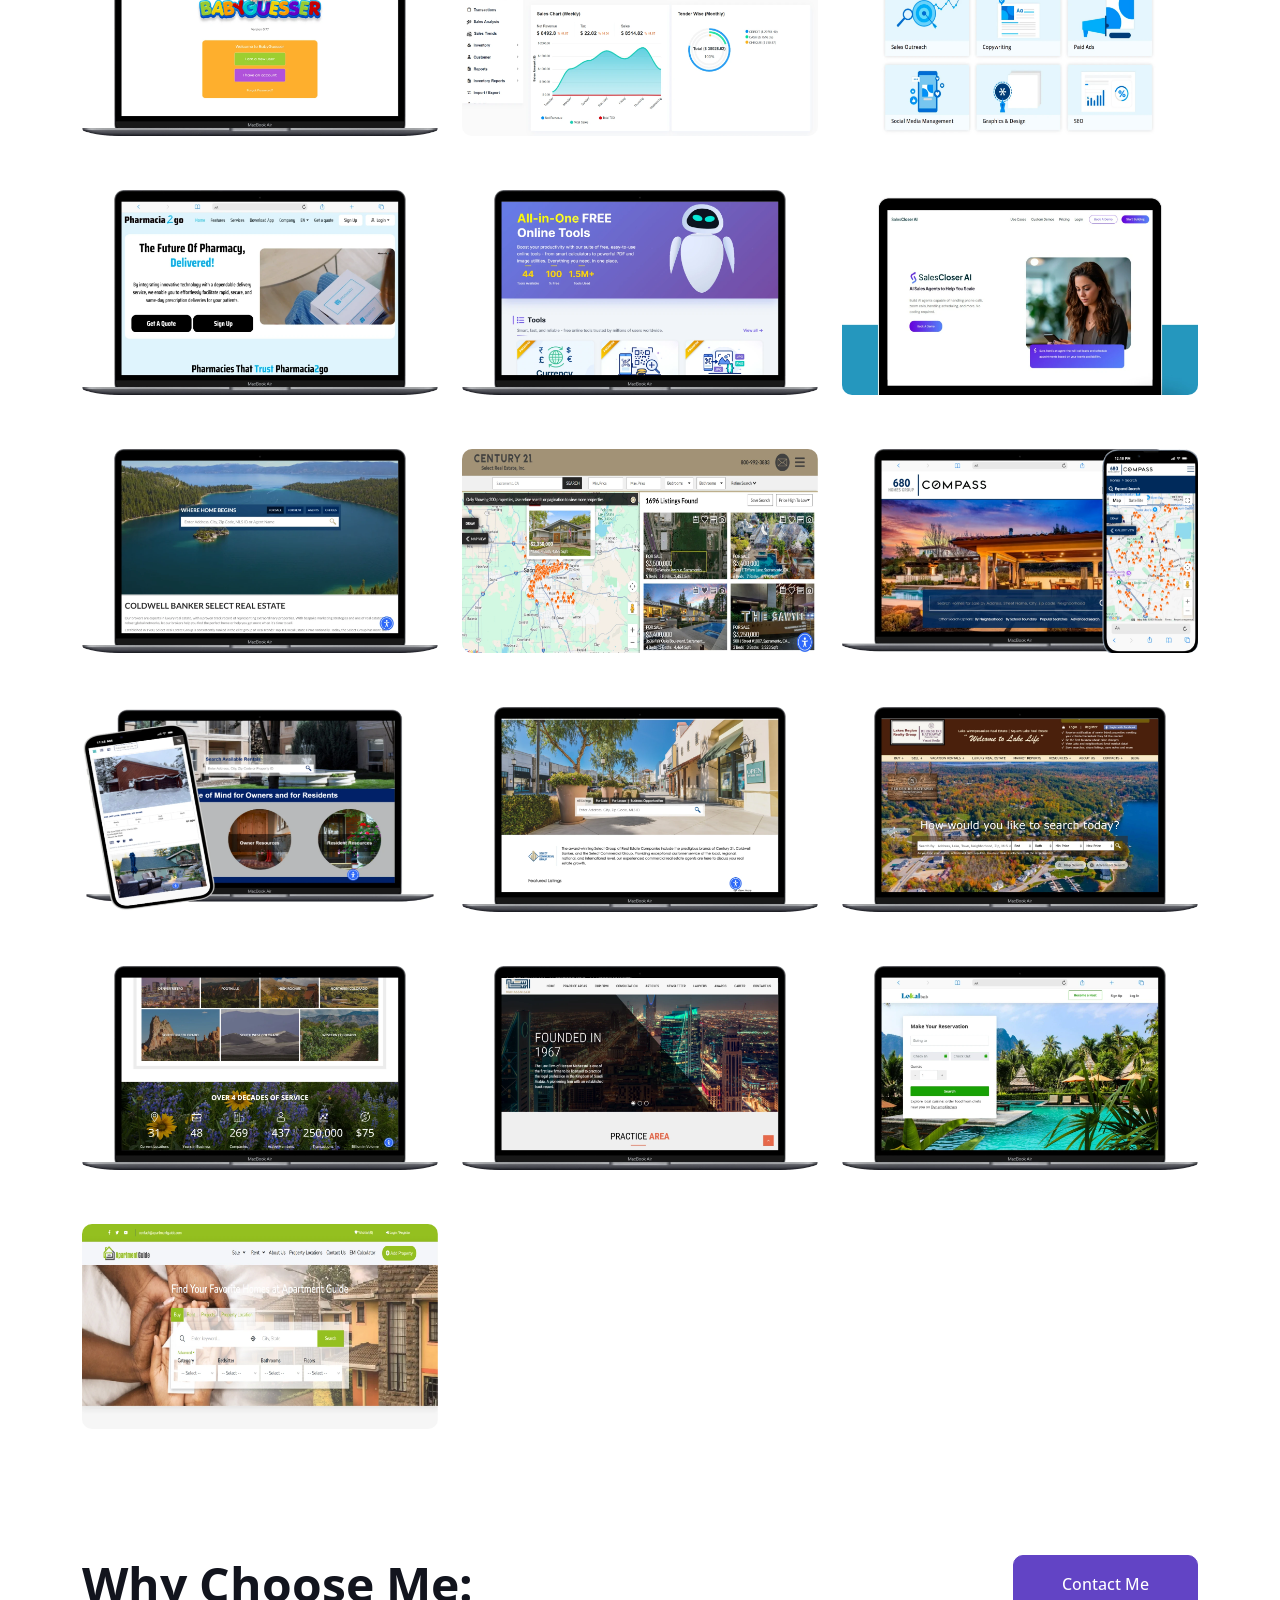
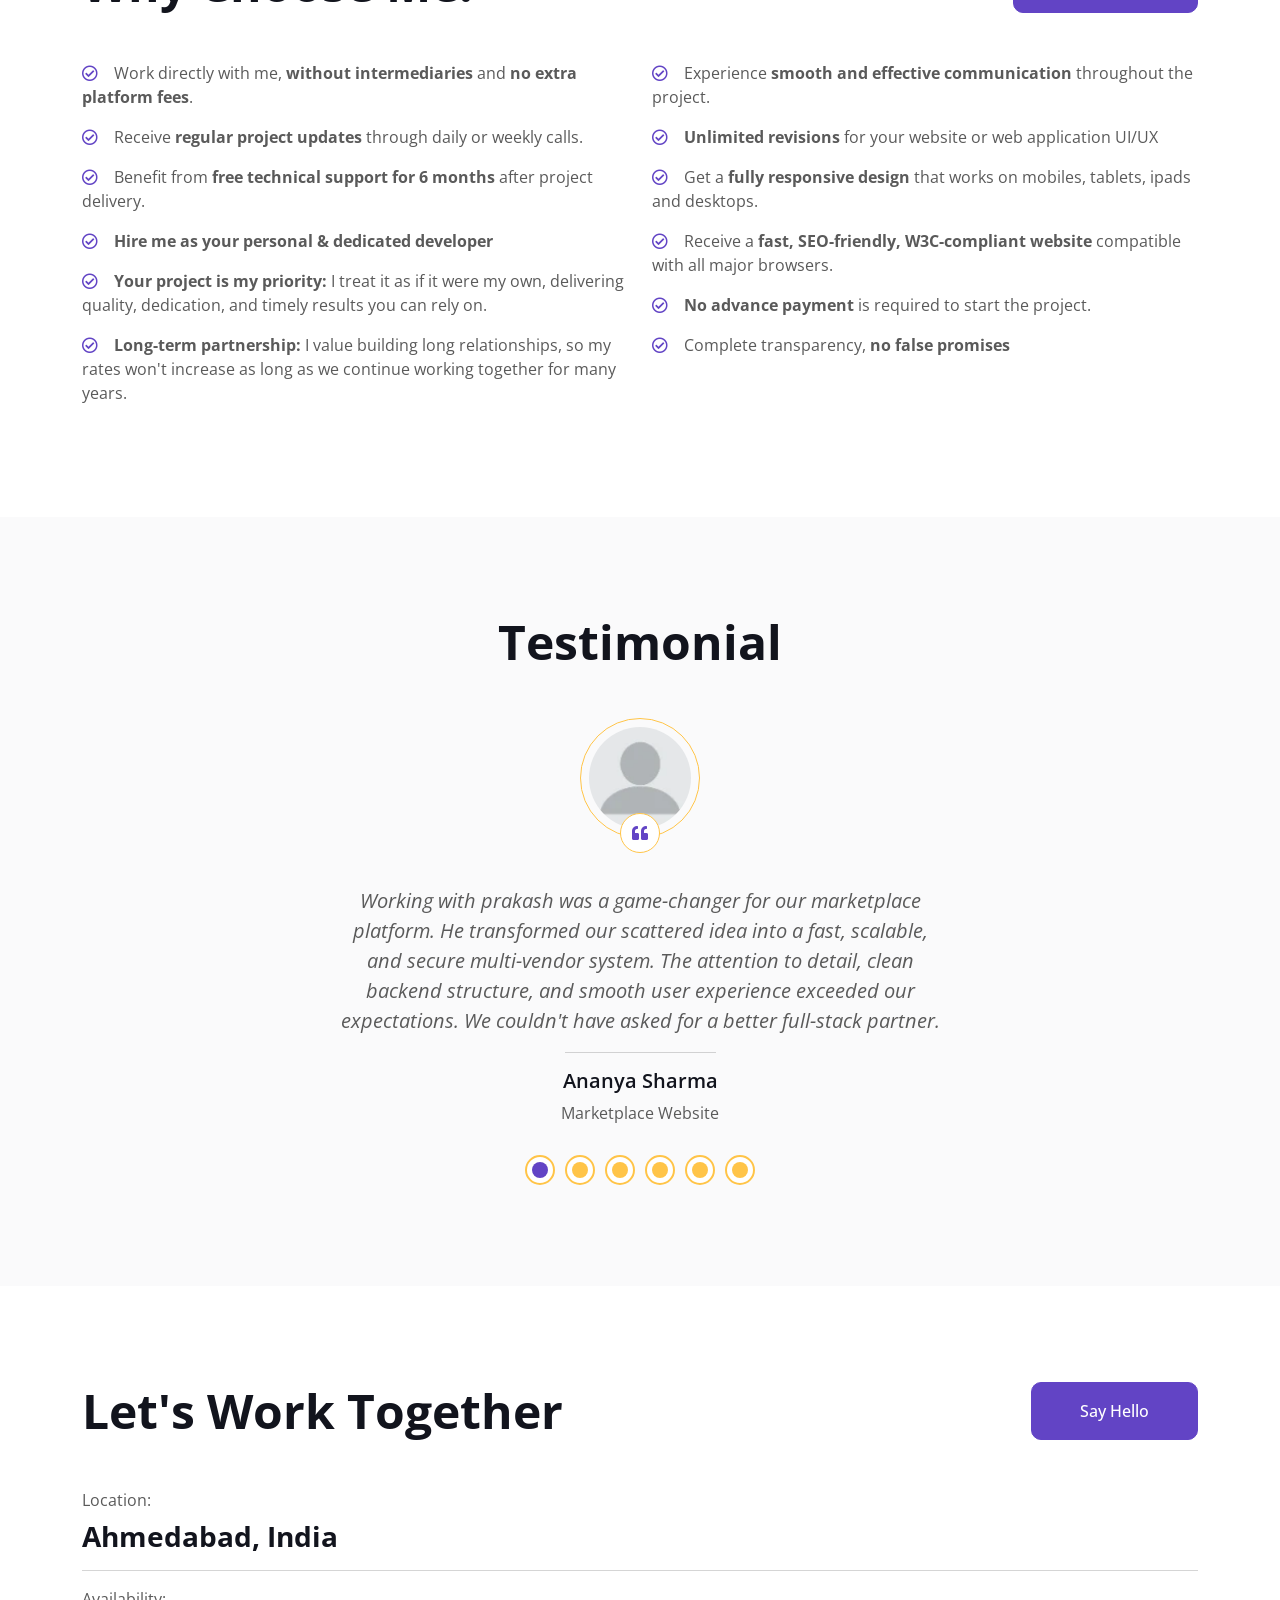
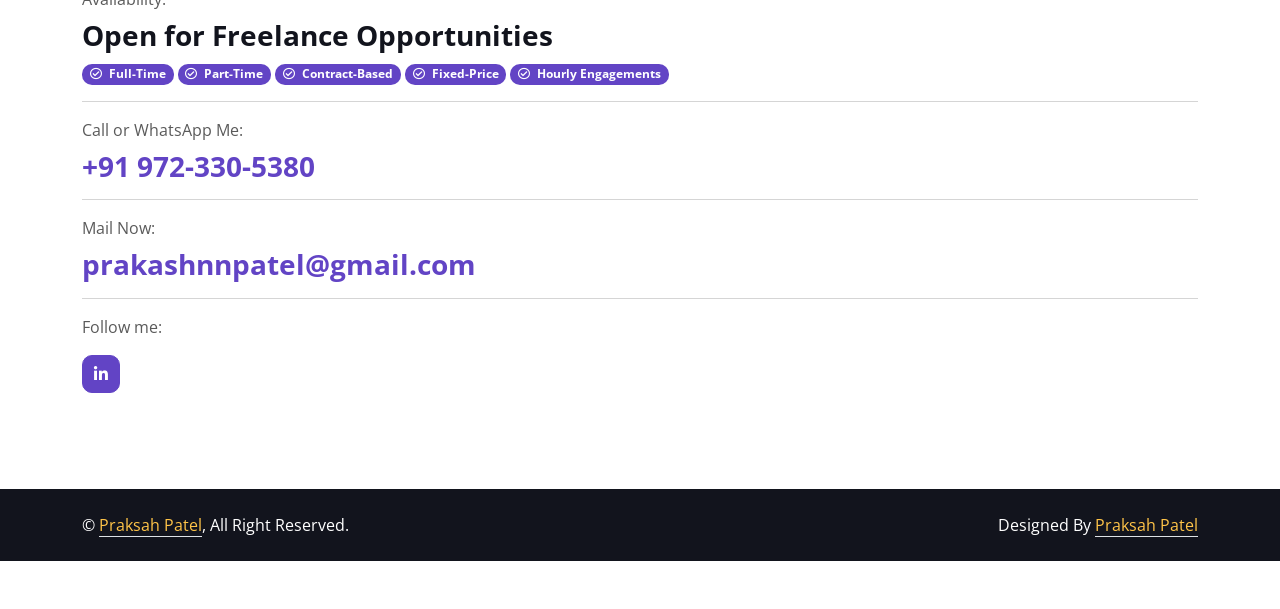
==== commit 3eb714da: "Portfolio changes" ====
--- a/index.html
+++ b/index.html
@@ -468,9 +468,9 @@
 
 
     <!-- Projects Start -->
-    <div class="container-xxl py-6 pt-5" id="project">
+    <div class="container-xxl py-6" id="project">
         <div class="container">
-            <div class="row g-5 mb-5 align-items-center">
+            <div class="row g-4 mb-3">
                 <div class="col-lg-6">
                     <h1 class="display-5 mb-0">My Projects</h1>
                 </div>
@@ -482,8 +482,8 @@
                         <li class="mx-3" data-filter=".tutoring">Tutoring</li>
                     </ul>
                 </div>
-            </div>            
-            <div class="row g-4 portfolio-container">
+            </div>
+            <div class="row g-4">
                 <div class="col-lg-4 col-md-6 portfolio-item marketplace">
                     <div class="portfolio-img rounded overflow-hidden">
                         <img class="img-fluid" src="img/projects/washnow.webp" alt="Car Washnow">
@@ -868,7 +868,7 @@
     <!-- Projects End -->
 
     <!-- Team Start -->
-    <div class="container-xxl py-6 pb-5" id="team">
+    <div class="container-xxl pb-5" id="choose">
         <div class="container">
             <div class="row g-5 mb-5 wow fadeInUp" data-wow-delay="0.1s">
                 <div class="col-lg-6">
--- a/css/style.css
+++ b/css/style.css
@@ -287,9 +287,9 @@
     align-items: flex-end;
     justify-content: flex-start;
     padding: 30px;
-    padding-bottom: 100px !important;
+    padding-bottom: 30px !important;
     opacity: 0;
-    transition: .5s;
+    transition: .5s;    
 }
 
 .portfolio-btn .hover-title {
@@ -446,4 +446,19 @@
 
 .testimonial-carousel .owl-dot.active::after {
     background: var(--primary);
-}+}
+
+/* ===== FIX OVERLAPPING PROJECT IMAGES ===== */
+.portfolio-item {
+    position: relative;
+    overflow: hidden;
+    margin-bottom: 30px;
+}
+
+/* Ensure all images scale properly */
+.portfolio-item img {
+    width: 100%;
+    height: auto;
+    display: block;
+}
+
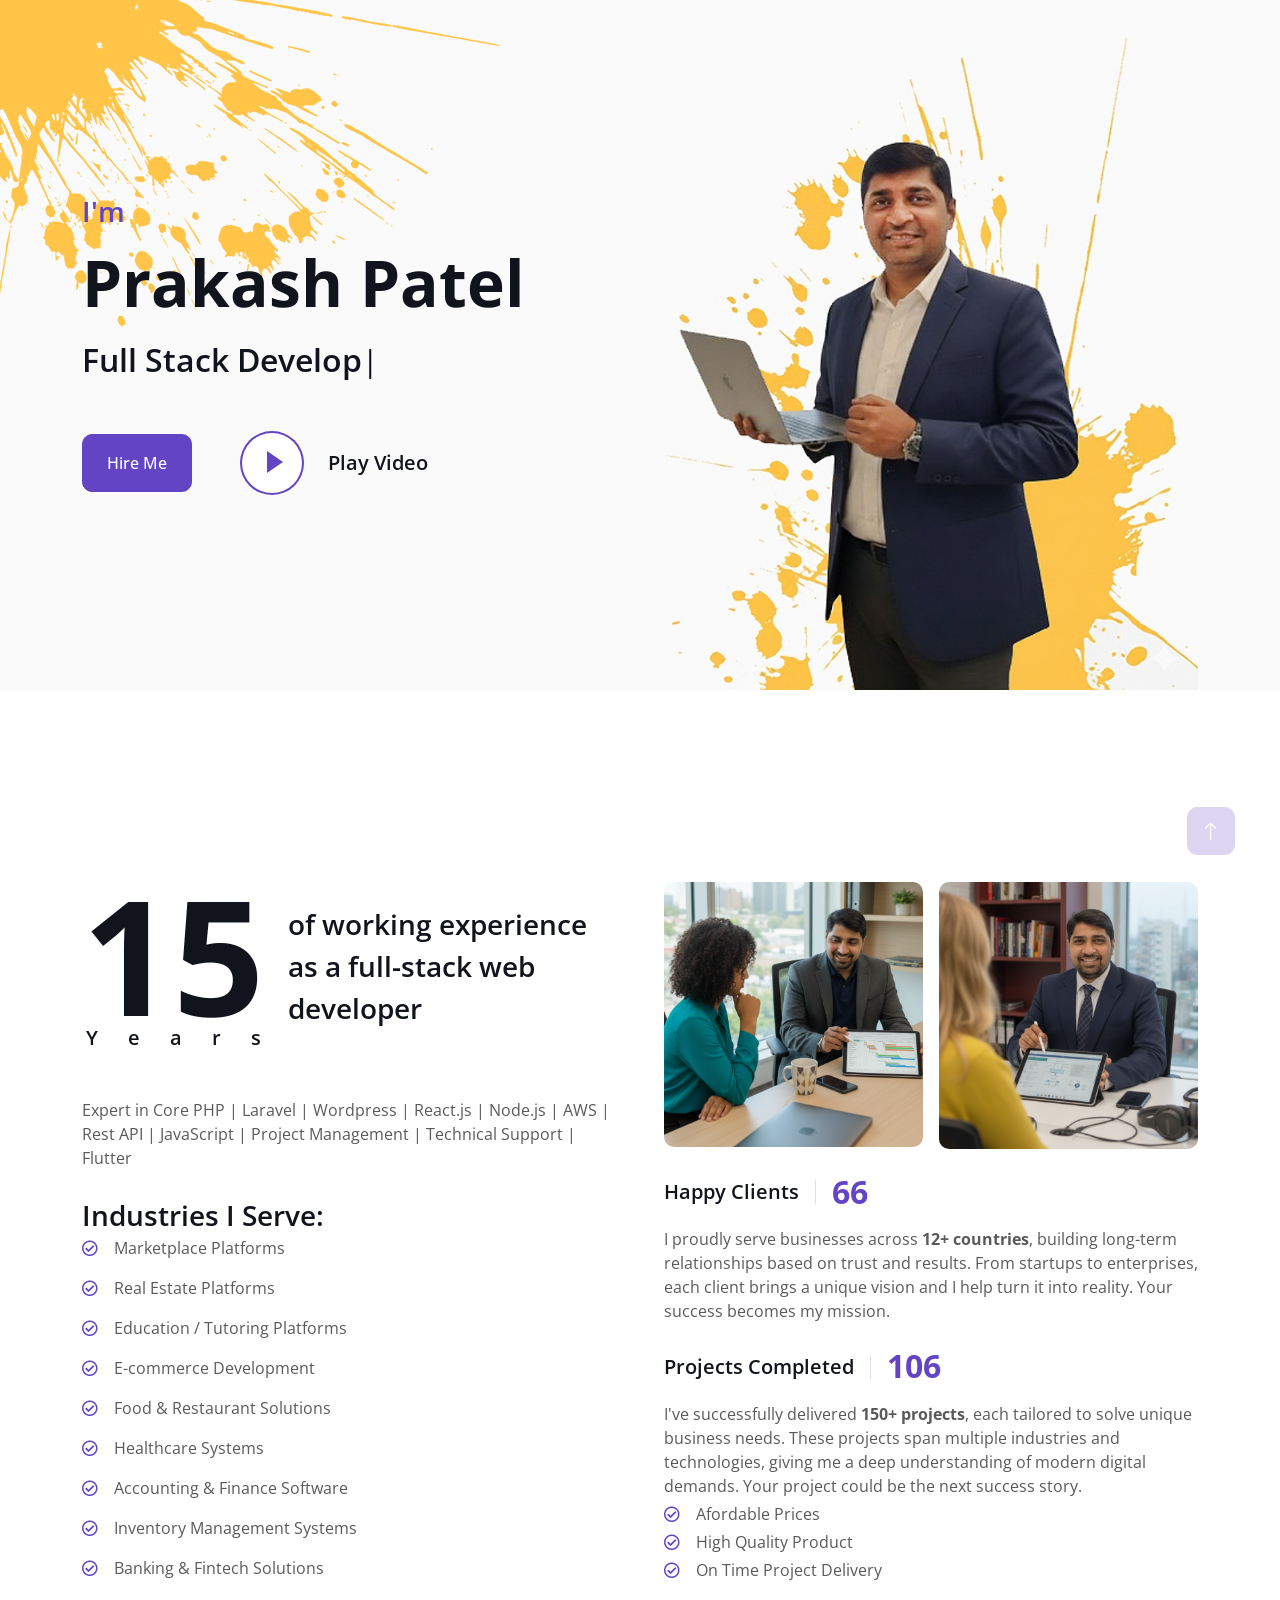
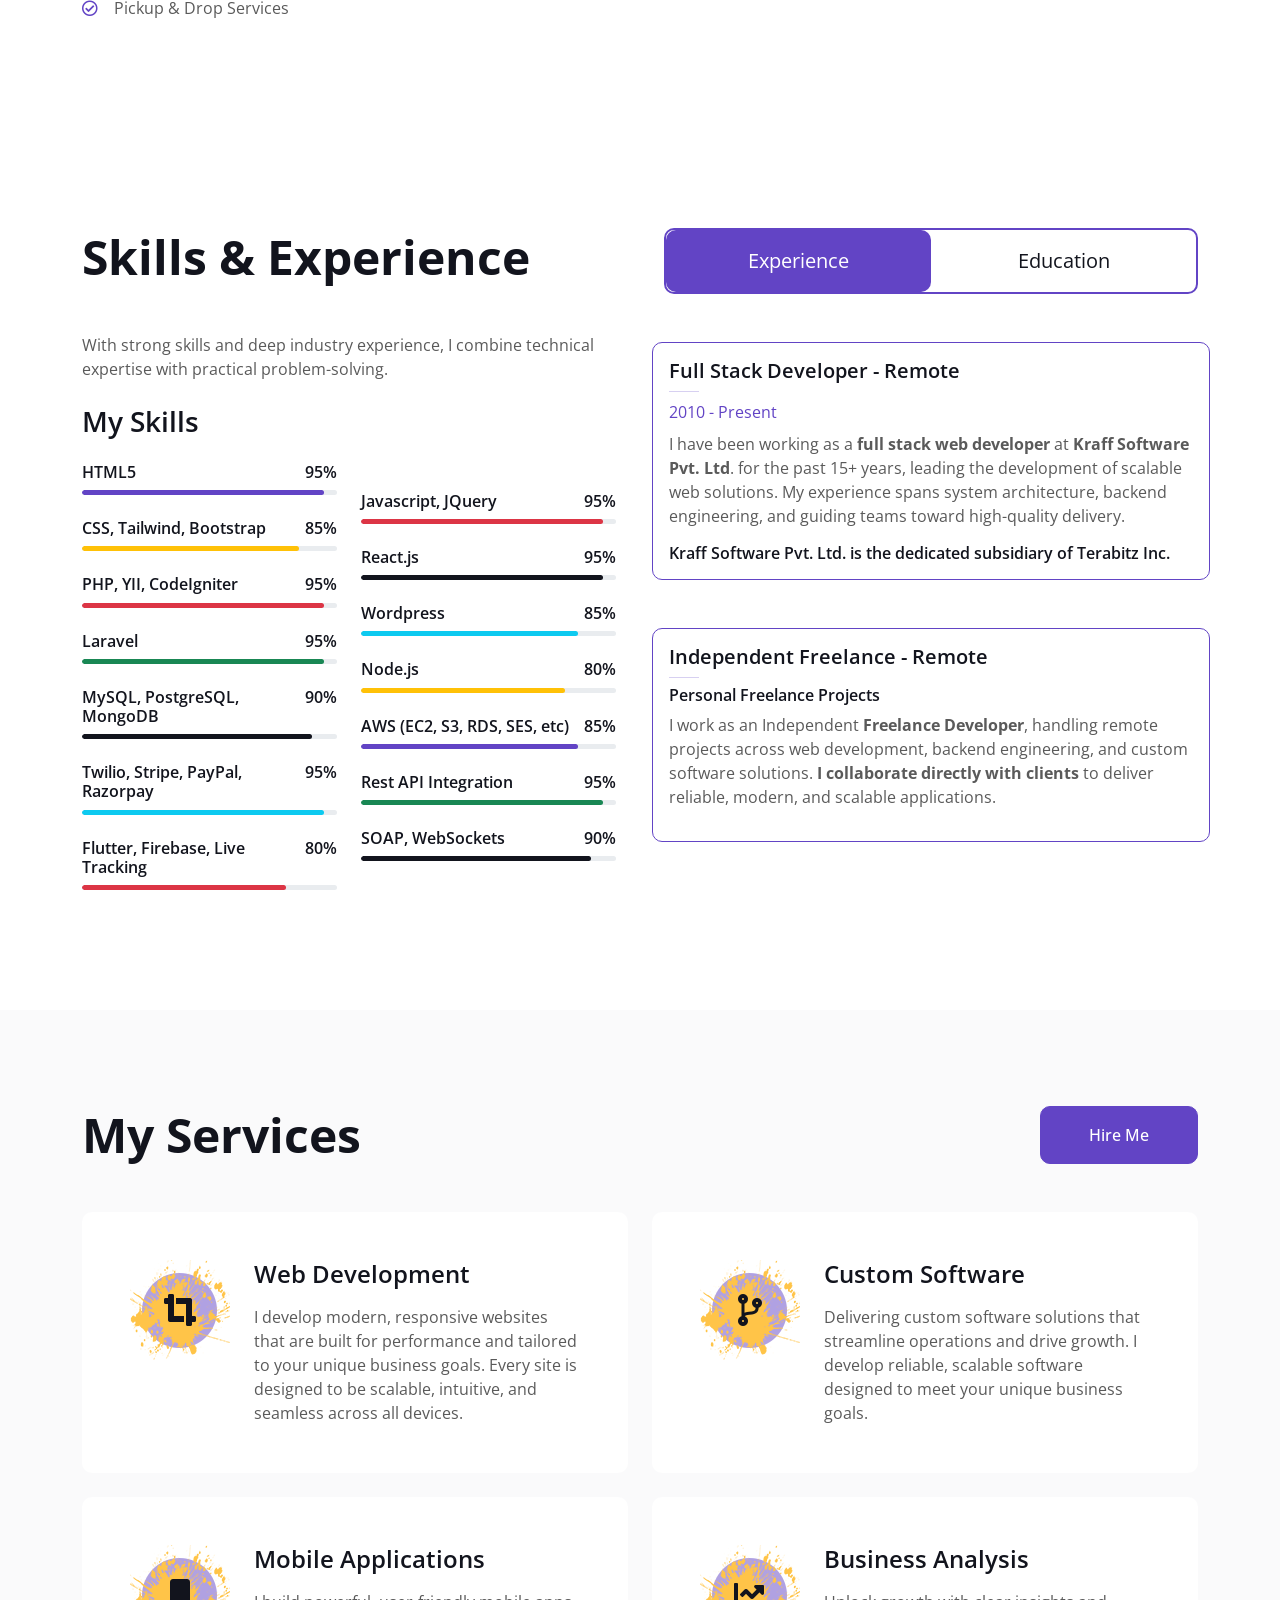
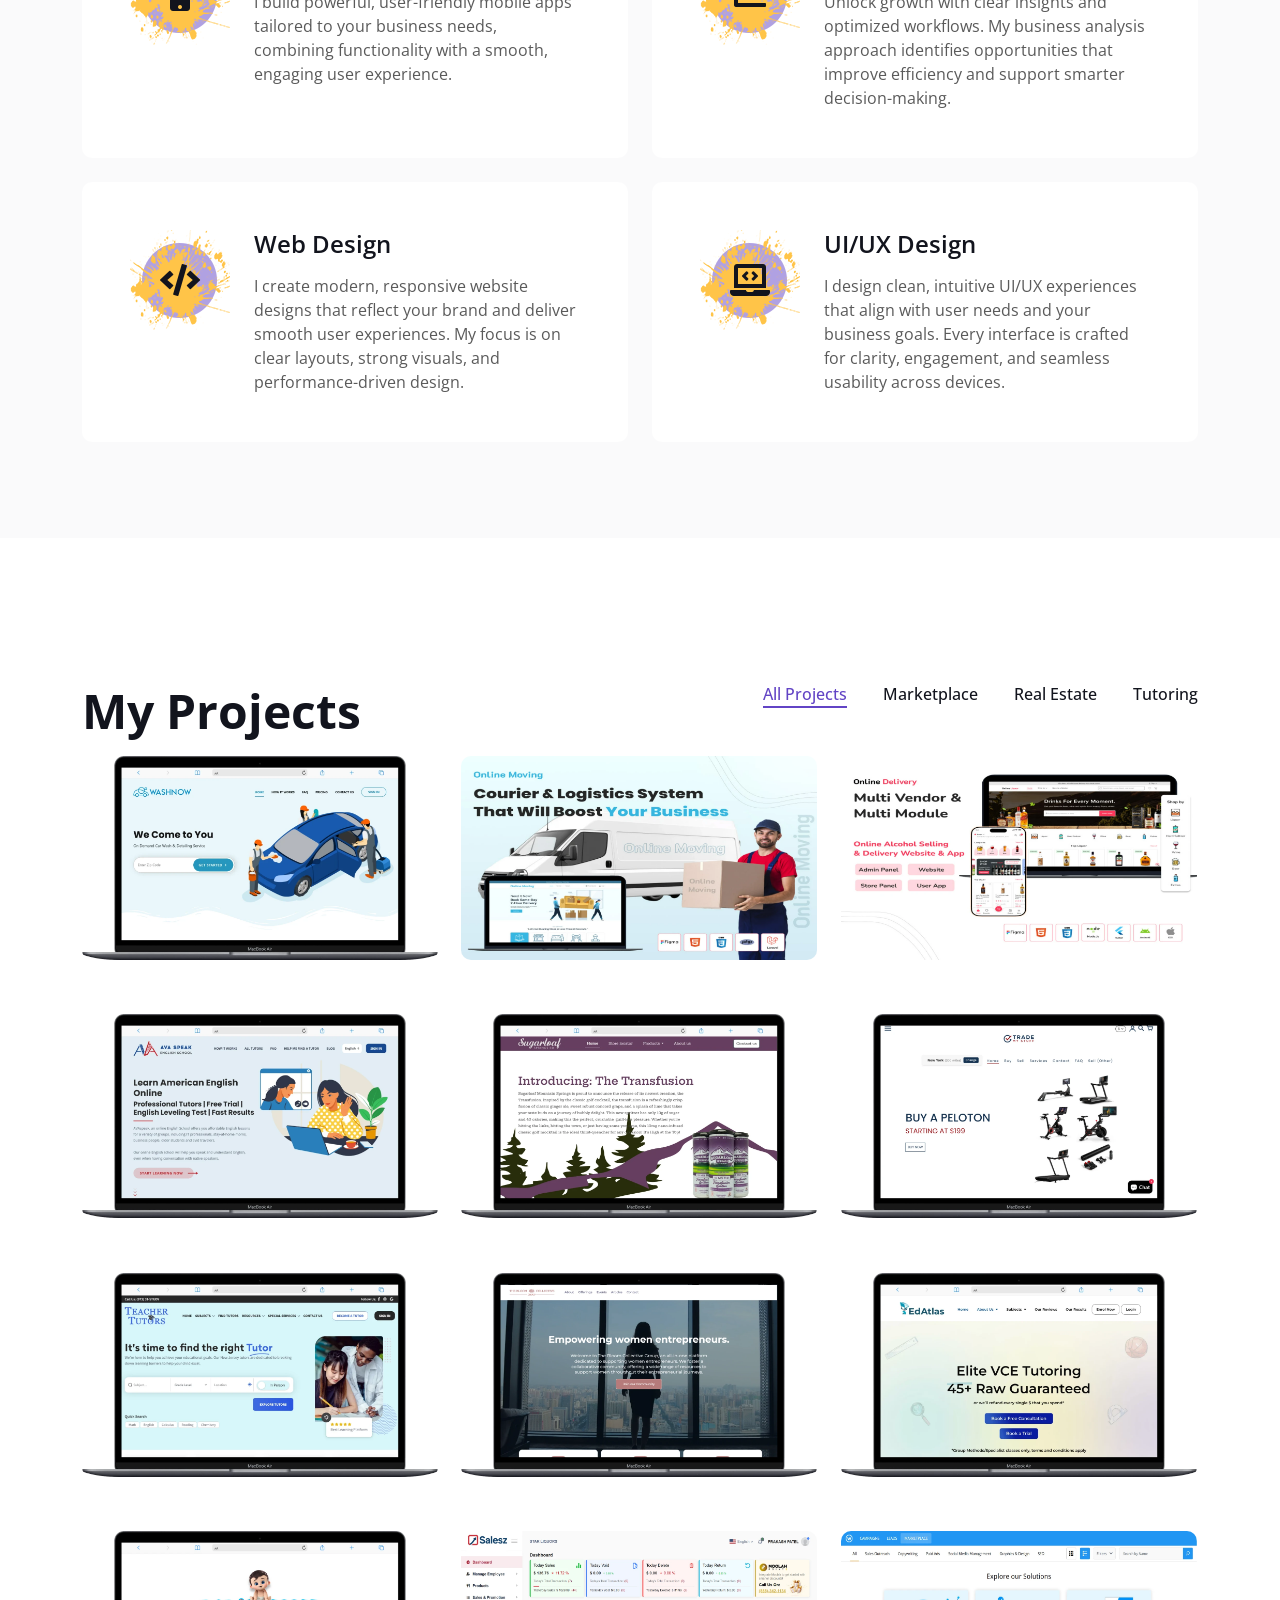
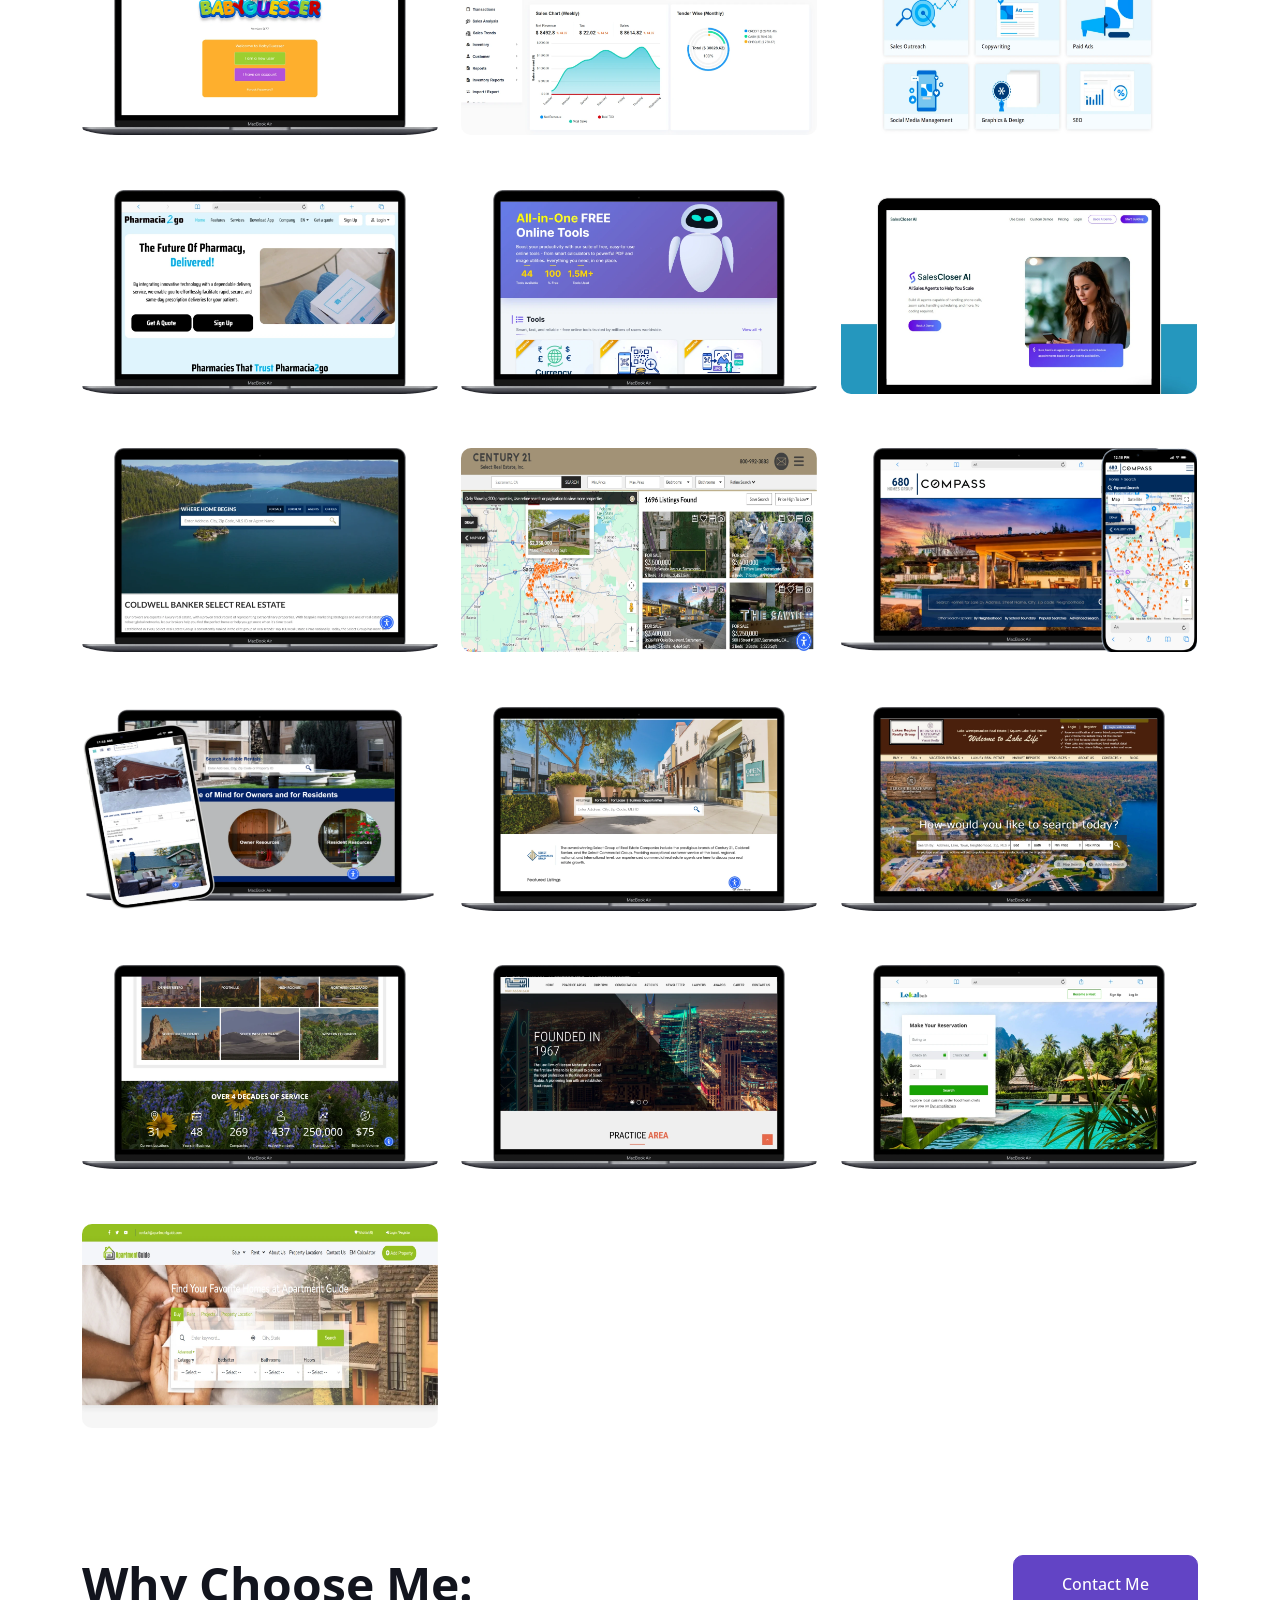
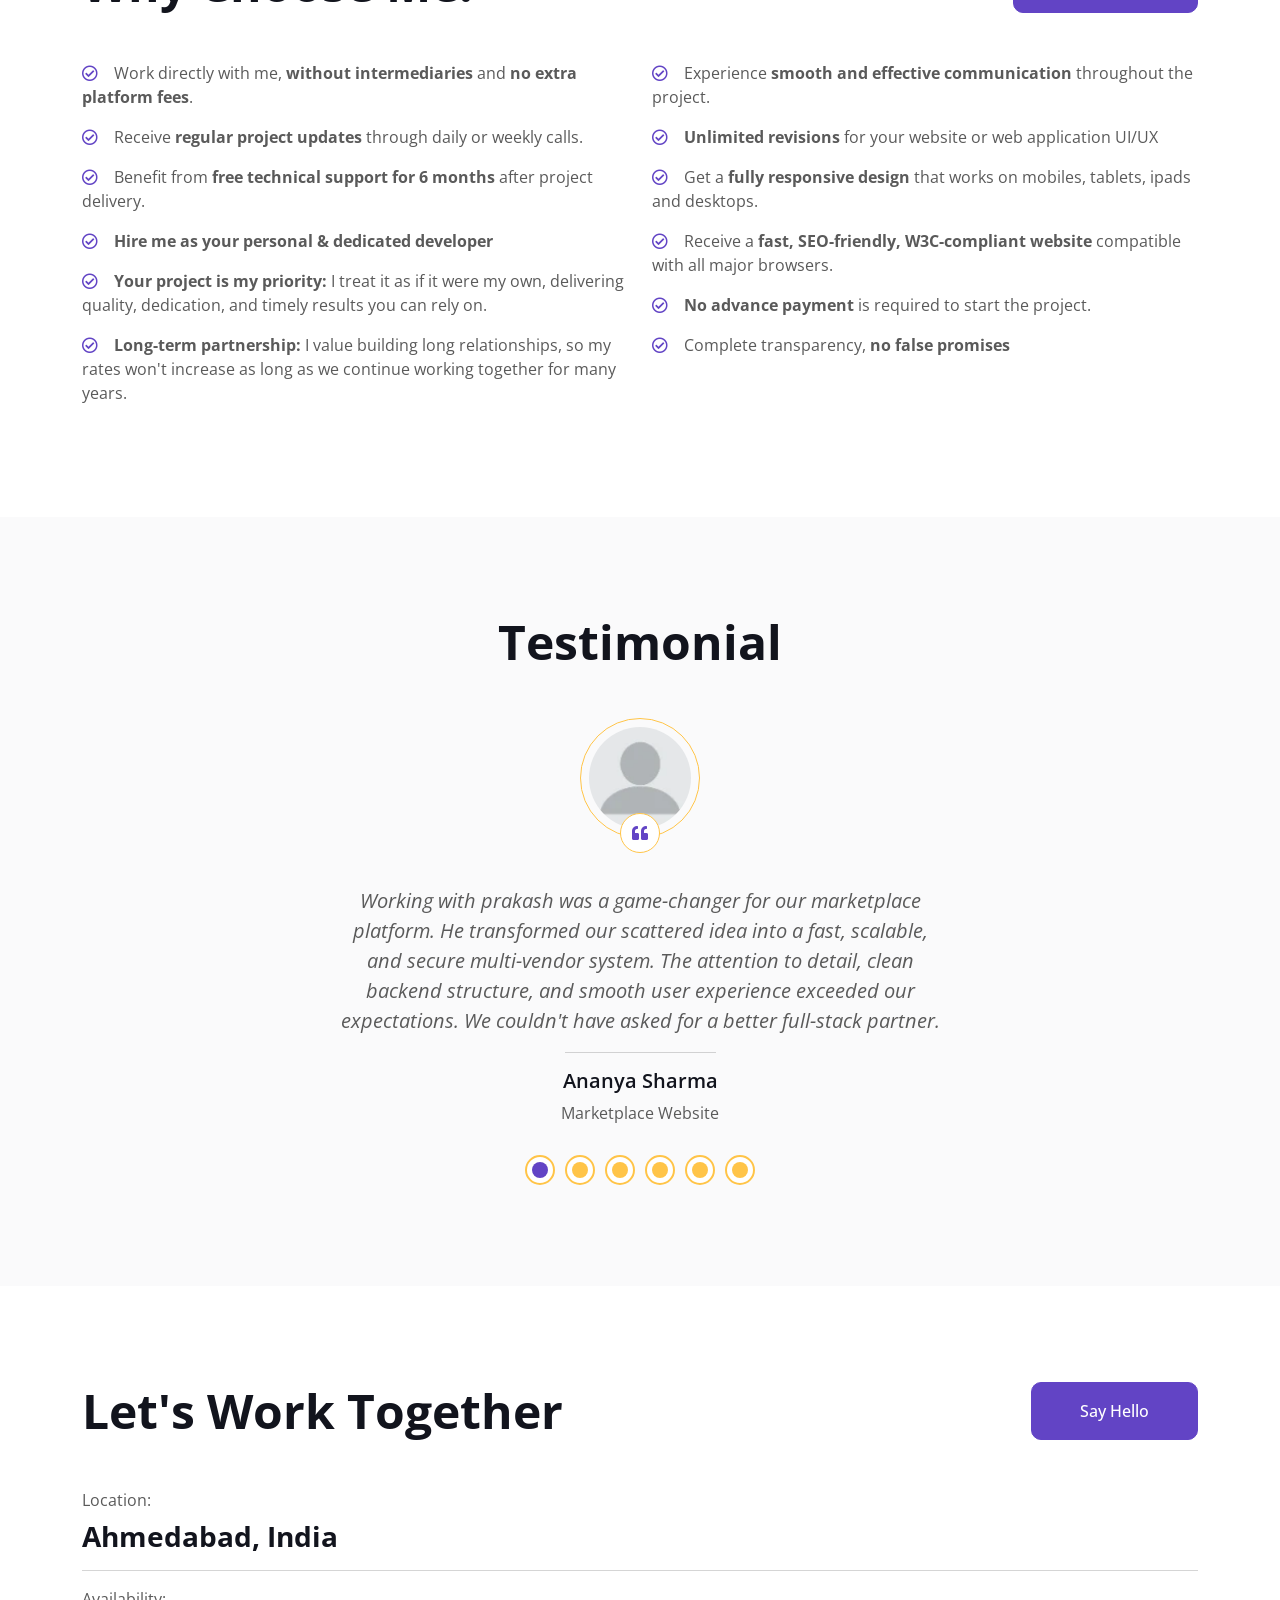
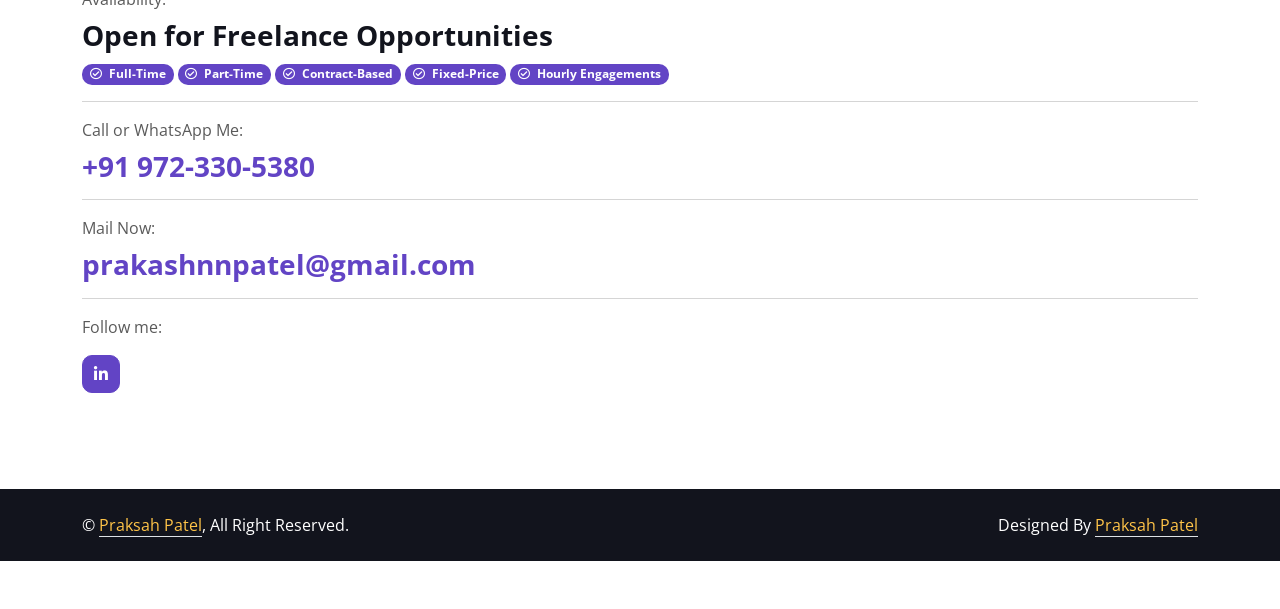
==== commit aeec8fe0: "Timeout added on image loading" ====
--- a/index.html
+++ b/index.html
@@ -483,7 +483,7 @@
                     </ul>
                 </div>
             </div>
-            <div class="row g-4">
+            <div class="row g-4 portfolio-container">
                 <div class="col-lg-4 col-md-6 portfolio-item marketplace">
                     <div class="portfolio-img rounded overflow-hidden">
                         <img class="img-fluid" src="img/projects/washnow.webp" alt="Car Washnow">
